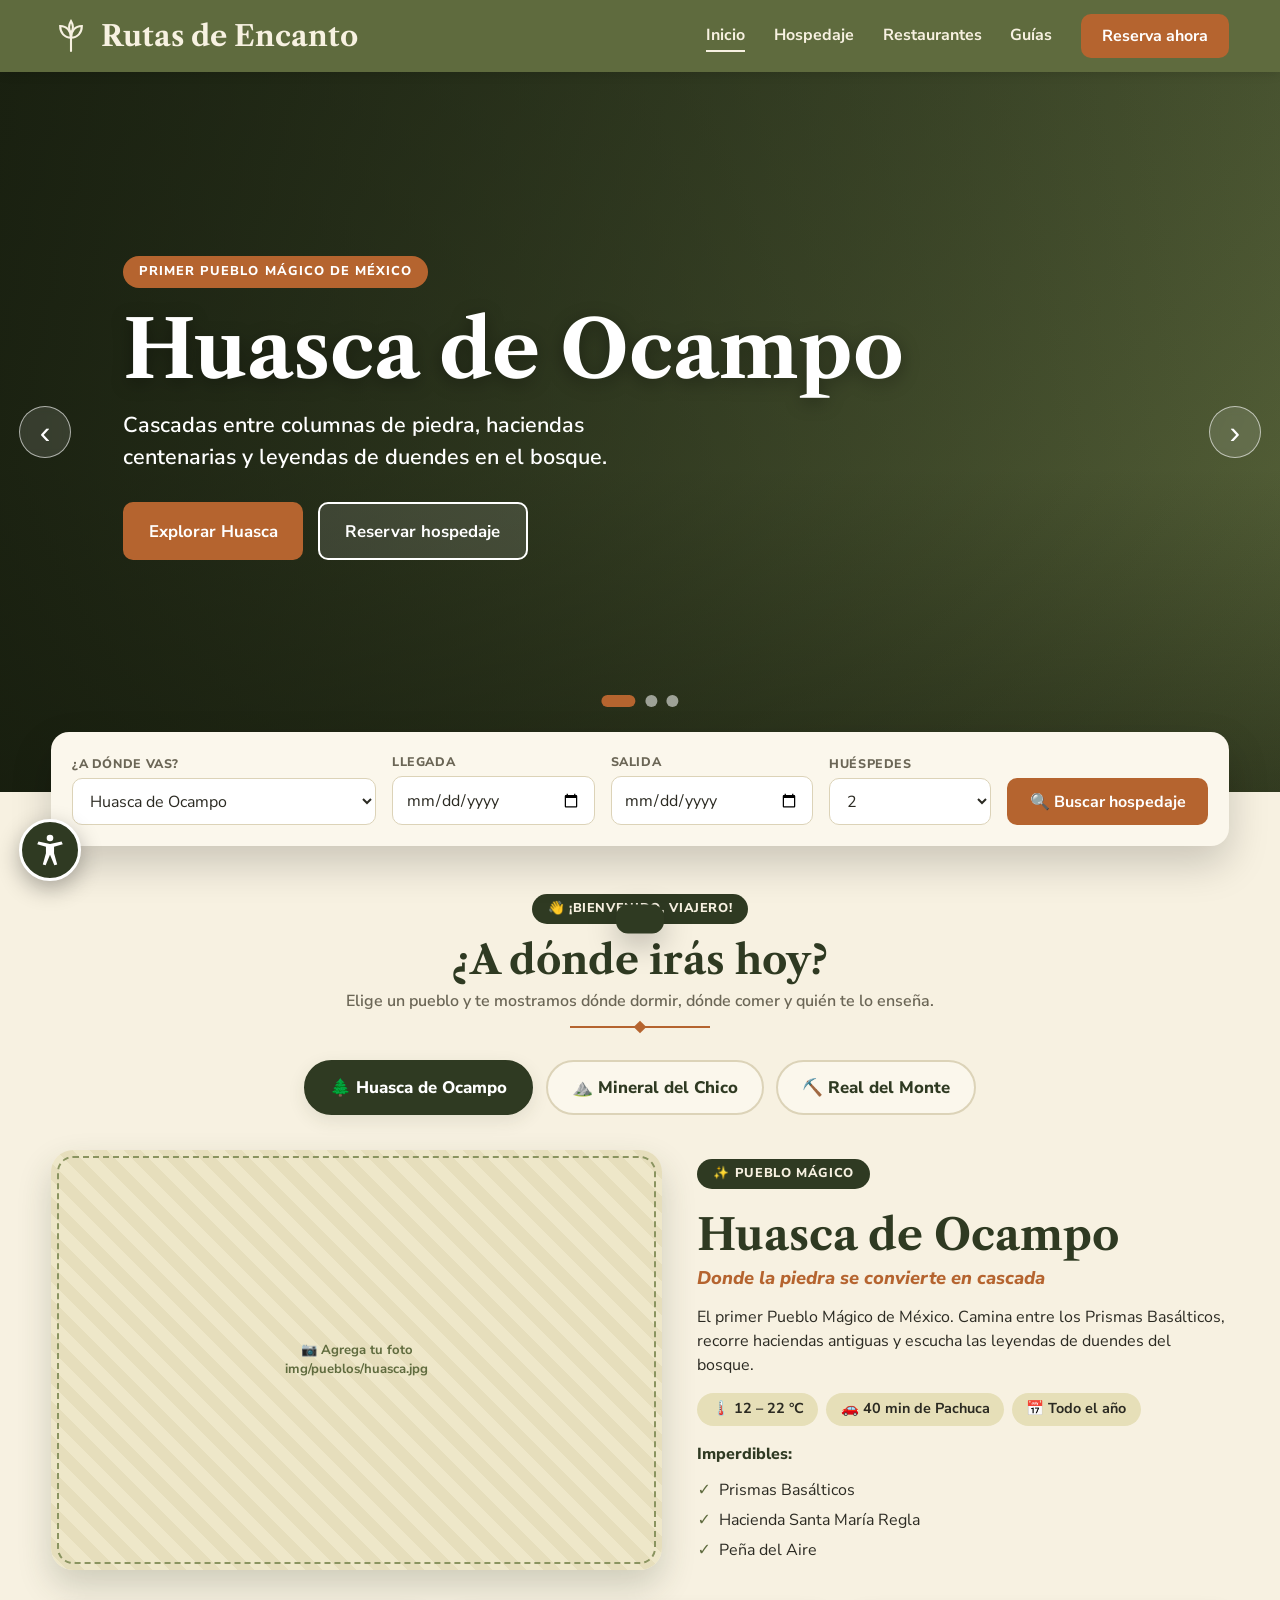
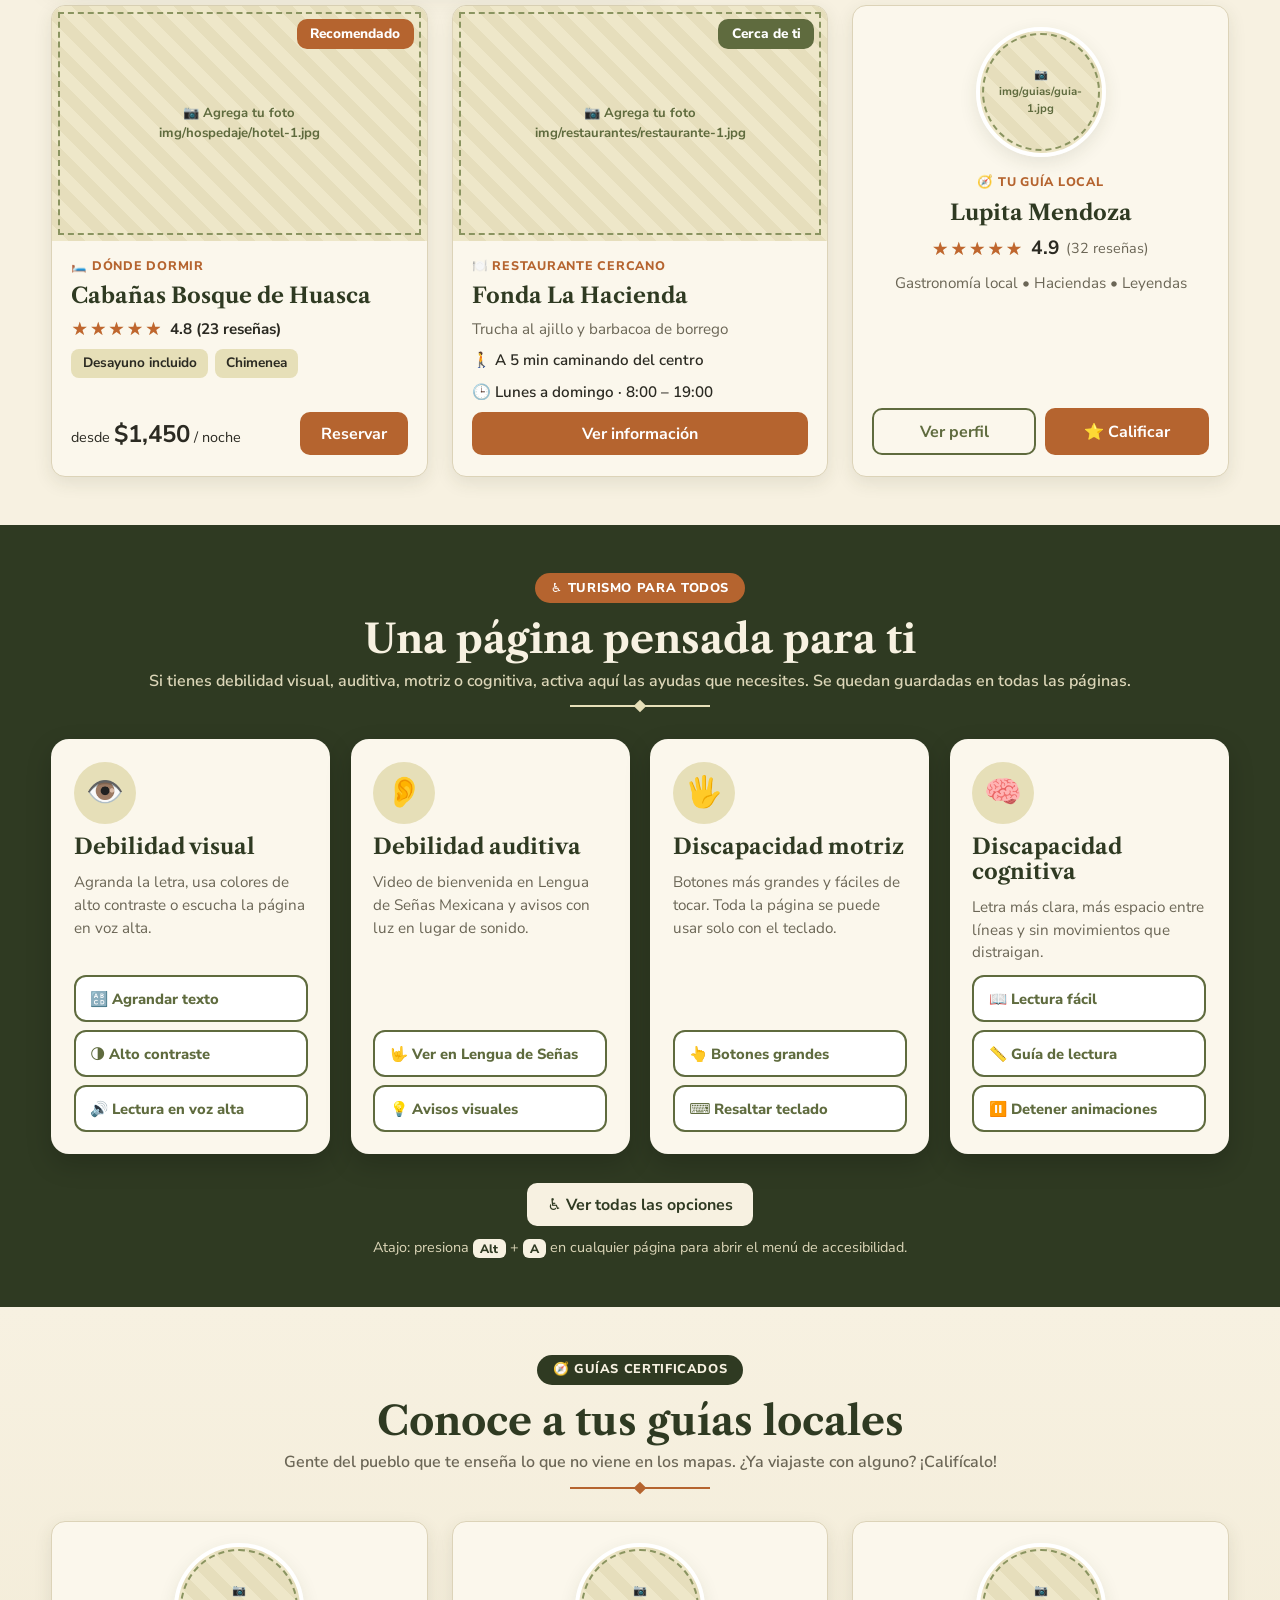
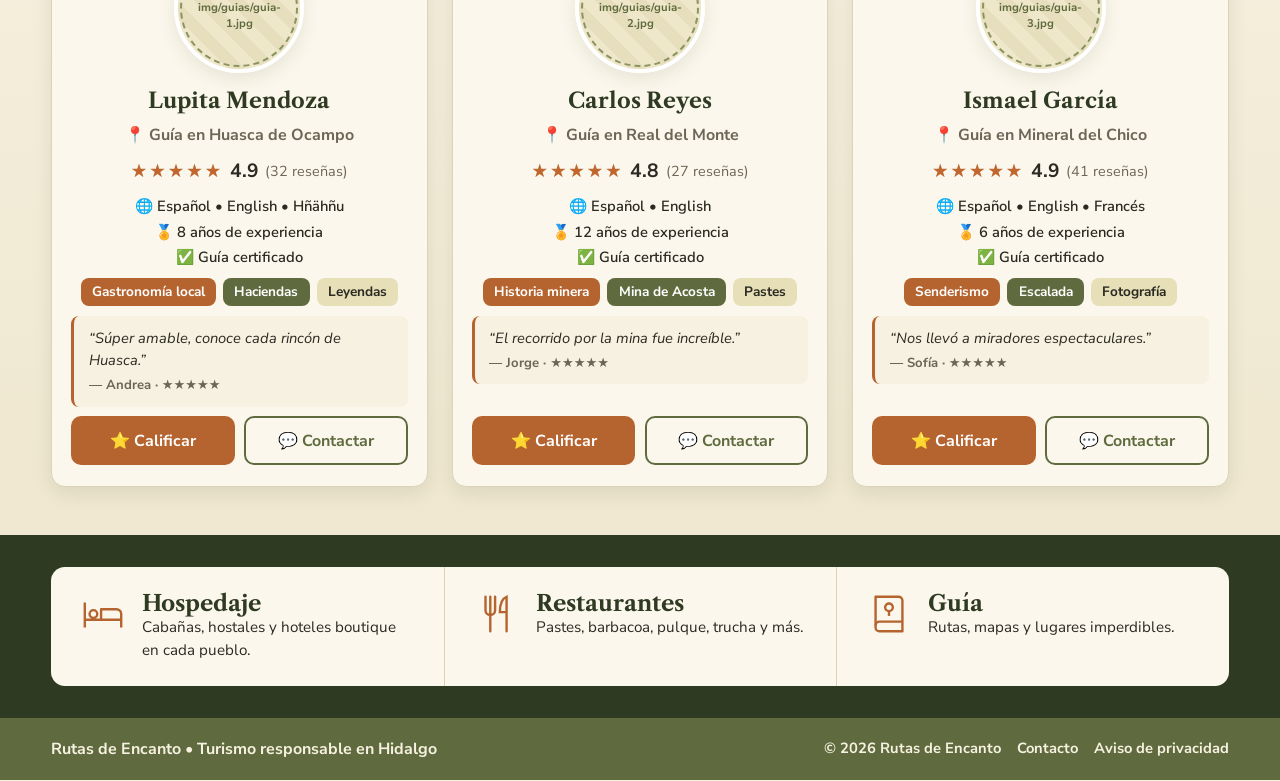
==== index.html @ 409a33c1 "Primera versión de Alba Guía" ====
<!DOCTYPE html>
<html lang="es">
<head>
  <meta charset="UTF-8">
  <meta name="viewport" content="width=device-width, initial-scale=1.0">
  <title>Rutas de Encanto | Pueblos Mágicos de Hidalgo</title>
  <link rel="preconnect" href="https://fonts.googleapis.com">
  <link href="https://fonts.googleapis.com/css2?family=Libre+Caslon+Text:wght@400;700&family=Nunito+Sans:wght@400;600;700;800&display=swap" rel="stylesheet">
  <link rel="stylesheet" href="css/styles.css">
  <link rel="stylesheet" href="css/accesibilidad.css">
</head>
<body>

  <!-- ========== ENCABEZADO ========== -->
  <header class="header">
    <div class="contenedor">
      <a href="index.html" class="logo">
        <svg viewBox="0 0 48 48" fill="none" stroke="currentColor" stroke-width="2.5" stroke-linecap="round"><path d="M24 42V20"/><path d="M24 26c-8 0-13-6-13-14 8 0 13 6 13 14Z"/><path d="M24 26c8 0 13-6 13-14-8 0-13 6-13 14Z"/><path d="M24 20c-3-4-3-9 0-14 3 5 3 10 0 14Z"/></svg>
        Rutas de Encanto
      </a>
      <button class="menu-btn" aria-label="Abrir menú">
        <svg viewBox="0 0 24 24" fill="none" stroke="currentColor" stroke-width="2"><path d="M3 6h18M3 12h18M3 18h18"/></svg>
      </button>
      <nav class="nav">
        <a href="index.html" class="activo">Inicio</a>
        <a href="hospedaje.html">Hospedaje</a>
        <a href="restaurantes.html">Restaurantes</a>
        <a href="#guias">Guías</a>
        <a href="#buscar" class="btn">Reserva ahora</a>
      </nav>
    </div>
  </header>

  <!-- ========== 1. PORTADA CON LOS 3 PUEBLOS (se cambian solas) ========== -->
  <section class="slider">

    <div class="slide activo">
      <img class="slide-img" src="img/pueblos/huasca.jpg" alt="" onerror="this.remove()">
      <div class="slide-texto contenedor">
        <span class="slide-etiqueta">Primer Pueblo Mágico de México</span>
        <h1>Huasca de Ocampo</h1>
        <p>Cascadas entre columnas de piedra, haciendas centenarias y leyendas de duendes en el bosque.</p>
        <div class="slide-botones">
          <a href="#explorar" class="btn" data-ir="huasca">Explorar Huasca</a>
          <a href="#" class="btn btn-claro" data-reservar="huasca">Reservar hospedaje</a>
        </div>
      </div>
    </div>

    <div class="slide">
      <img class="slide-img" src="img/pueblos/mineral-del-chico.jpg" alt="" onerror="this.remove()">
      <div class="slide-texto contenedor">
        <span class="slide-etiqueta">Bosque &amp; Aventura</span>
        <h1>Mineral del Chico</h1>
        <p>Un pueblo escondido entre pinos y peñas gigantes. Senderismo, escalada y aire puro.</p>
        <div class="slide-botones">
          <a href="#explorar" class="btn" data-ir="chico">Explorar Mineral del Chico</a>
          <a href="#" class="btn btn-claro" data-reservar="chico">Reservar hospedaje</a>
        </div>
      </div>
    </div>

    <div class="slide">
      <img class="slide-img" src="img/pueblos/real-del-monte.jpg" alt="" onerror="this.remove()">
      <div class="slide-texto contenedor">
        <span class="slide-etiqueta">Historia &amp; Sabor</span>
        <h1>Real del Monte</h1>
        <p>Calles empedradas, minas de plata y el aroma de los pastes recién horneados.</p>
        <div class="slide-botones">
          <a href="#explorar" class="btn" data-ir="real">Explorar Real del Monte</a>
          <a href="#" class="btn btn-claro" data-reservar="real">Reservar hospedaje</a>
        </div>
      </div>
    </div>

    <button class="slider-flecha izq" aria-label="Anterior">‹</button>
    <button class="slider-flecha der" aria-label="Siguiente">›</button>
    <div class="slider-puntos"></div>
  </section>

  <!-- ========== 2. BUSCADOR DE HOSPEDAJE ========== -->
  <section class="buscador-wrap" id="buscar">
    <div class="contenedor">
      <form class="buscador" id="buscador">
        <div class="campo">
          <label>¿A dónde vas?</label>
          <select name="destino">
            <option value="huasca">Huasca de Ocampo</option>
            <option value="chico">Mineral del Chico</option>
            <option value="real">Real del Monte</option>
          </select>
        </div>
        <div class="campo"><label>Llegada</label><input type="date" name="llegada"></div>
        <div class="campo"><label>Salida</label><input type="date" name="salida"></div>
        <div class="campo">
          <label>Huéspedes</label>
          <select name="huespedes"><option>1</option><option selected>2</option><option>3</option><option>4</option><option>5</option><option>6</option></select>
        </div>
        <button class="btn" type="submit">🔍 Buscar hospedaje</button>
      </form>
    </div>
  </section>

  <!-- ========== 3. BIENVENIDA: ¿A DÓNDE IRÁS HOY? ========== -->
  <section class="seccion" id="explorar">
    <div class="contenedor">
      <div class="titulo-seccion">
        <span class="pastilla">👋 ¡BIENVENIDO, VIAJERO!</span>
        <h2>¿A dónde irás hoy?</h2>
        <p>Elige un pueblo y te mostramos dónde dormir, dónde comer y quién te lo enseña.</p>
        <div class="adorno"></div>
      </div>

      <div class="tabs-pueblos">
        <button class="tab-pueblo" data-pueblo="huasca">🌲 Huasca de Ocampo</button>
        <button class="tab-pueblo" data-pueblo="chico">⛰️ Mineral del Chico</button>
        <button class="tab-pueblo" data-pueblo="real">⛏️ Real del Monte</button>
      </div>

      <!-- El contenido de aquí se llena solo desde js/main.js -->
      <div id="panel-pueblo" class="panel-pueblo"></div>
    </div>
  </section>

  <!-- ========== INCLUSIÓN: TURISMO PARA TODOS ========== -->
  <section class="seccion seccion-inclusion" id="inclusion">
    <div class="contenedor">
      <div class="titulo-seccion">
        <span class="pastilla">♿ TURISMO PARA TODOS</span>
        <h2>Una página pensada para ti</h2>
        <p>Si tienes debilidad visual, auditiva, motriz o cognitiva, activa aquí las ayudas que necesites.
           Se quedan guardadas en todas las páginas.</p>
        <div class="adorno"></div>
      </div>

      <div class="inclusion-grid">
        <article class="inclusion-card">
          <div class="inclusion-icono" aria-hidden="true">👁️</div>
          <h3>Debilidad visual</h3>
          <p>Agranda la letra, usa colores de alto contraste o escucha la página en voz alta.</p>
          <div class="inclusion-botones">
            <button data-a11y="texto+">🔠 Agrandar texto</button>
            <button data-a11y="contraste" aria-pressed="false">🌗 Alto contraste</button>
            <button data-a11y="voz" aria-pressed="false">🔊 Lectura en voz alta</button>
          </div>
        </article>

        <article class="inclusion-card">
          <div class="inclusion-icono" aria-hidden="true">👂</div>
          <h3>Debilidad auditiva</h3>
          <p>Video de bienvenida en Lengua de Señas Mexicana y avisos con luz en lugar de sonido.</p>
          <div class="inclusion-botones">
            <button data-a11y="lsm">🤟 Ver en Lengua de Señas</button>
            <button data-a11y="avisos" aria-pressed="false">💡 Avisos visuales</button>
          </div>
        </article>

        <article class="inclusion-card">
          <div class="inclusion-icono" aria-hidden="true">🖐️</div>
          <h3>Discapacidad motriz</h3>
          <p>Botones más grandes y fáciles de tocar. Toda la página se puede usar solo con el teclado.</p>
          <div class="inclusion-botones">
            <button data-a11y="botones" aria-pressed="false">👆 Botones grandes</button>
            <button data-a11y="foco" aria-pressed="false">⌨️ Resaltar teclado</button>
          </div>
        </article>

        <article class="inclusion-card">
          <div class="inclusion-icono" aria-hidden="true">🧠</div>
          <h3>Discapacidad cognitiva</h3>
          <p>Letra más clara, más espacio entre líneas y sin movimientos que distraigan.</p>
          <div class="inclusion-botones">
            <button data-a11y="lectura" aria-pressed="false">📖 Lectura fácil</button>
            <button data-a11y="regla" aria-pressed="false">📏 Guía de lectura</button>
            <button data-a11y="pausa" aria-pressed="false">⏸️ Detener animaciones</button>
          </div>
        </article>
      </div>

      <div class="inclusion-pie">
        <button class="btn" data-a11y="panel">♿ Ver todas las opciones</button>
        <p>Atajo: presiona <kbd>Alt</kbd> + <kbd>A</kbd> en cualquier página para abrir el menú de accesibilidad.</p>
      </div>
    </div>
  </section>

  <!-- ========== 4. GUÍAS LOCALES CON CALIFICACIÓN ========== -->
  <section class="seccion seccion-guias" id="guias">
    <div class="contenedor">
      <div class="titulo-seccion">
        <span class="pastilla">🧭 GUÍAS CERTIFICADOS</span>
        <h2>Conoce a tus guías locales</h2>
        <p>Gente del pueblo que te enseña lo que no viene en los mapas. ¿Ya viajaste con alguno? ¡Califícalo!</p>
        <div class="adorno"></div>
      </div>
      <!-- Las tarjetas se llenan solas desde js/main.js -->
      <div class="rejilla" id="lista-guias"></div>
    </div>
  </section>

  <!-- ========== 5. SERVICIOS ========== -->
  <section class="servicios">
    <div class="contenedor">
      <div class="servicios-caja">
        <a href="hospedaje.html" class="servicio">
          <svg viewBox="0 0 48 48" fill="none" stroke="currentColor" stroke-width="2.5" stroke-linejoin="round"><path d="M5 38V12M5 30h38v8M43 30v-6a5 5 0 0 0-5-5H22v11M10 24a4 4 0 1 0 8 0 4 4 0 0 0-8 0"/></svg>
          <div><h3>Hospedaje</h3><p>Cabañas, hostales y hoteles boutique en cada pueblo.</p></div>
        </a>
        <a href="restaurantes.html" class="servicio">
          <svg viewBox="0 0 48 48" fill="none" stroke="currentColor" stroke-width="2.5" stroke-linecap="round"><path d="M12 6v14a5 5 0 0 0 10 0V6M17 6v36M34 42V6c-5 2-7 8-7 16h7"/></svg>
          <div><h3>Restaurantes</h3><p>Pastes, barbacoa, pulque, trucha y más.</p></div>
        </a>
        <a href="guia.html" class="servicio">
          <svg viewBox="0 0 48 48" fill="none" stroke="currentColor" stroke-width="2.5" stroke-linejoin="round"><path d="M10 6h24a4 4 0 0 1 4 4v32H14a4 4 0 0 1-4-4Z"/><path d="M10 36a4 4 0 0 1 4-4h24"/><circle cx="24" cy="17" r="4"/><path d="M24 21v5"/></svg>
          <div><h3>Guía</h3><p>Rutas, mapas y lugares imperdibles.</p></div>
        </a>
      </div>
    </div>
  </section>

  <!-- ========== PIE ========== -->
  <footer class="footer">
    <div class="contenedor">
      <span>Rutas de Encanto • Turismo responsable en Hidalgo</span>
      <div class="footer-links">
        <span>© 2026 Rutas de Encanto</span>
        <a href="#">Contacto</a>
        <a href="#">Aviso de privacidad</a>
      </div>
    </div>
  </footer>

  <!-- Ventana emergente (reservar, restaurante, calificar) y aviso -->
  <div class="modal" id="modal" hidden>
    <div class="modal-caja">
      <button class="modal-cerrar" data-cerrar aria-label="Cerrar">×</button>
      <div id="modal-contenido"></div>
    </div>
  </div>
  <div class="toast" id="toast"></div>

  <script src="js/main.js"></script>
  <script src="js/accesibilidad.js"></script>
</body>
</html>
---- css/styles.css ----
/* =========================================================
   ALBA GUÍA — Estilos generales
   Cambia los colores aquí y se actualiza todo el sitio
   ========================================================= */
:root {
  --crema: #F7F1E1;
  --crema-2: #FBF7EC;
  --verde: #2F3A22;
  --olivo: #5F6B3E;
  --olivo-claro: #8A9460;
  --terracota: #B5642F;
  --terracota-osc: #97501F;
  --beige: #E6DFB8;
  --texto: #2B2A22;
  --gris: #6B6656;
  --borde: #DCD3B8;
  --estrella: #C0662E;
  --sombra: 0 6px 18px rgba(47, 58, 34, .10);
  --radio: 14px;
}

* { box-sizing: border-box; margin: 0; padding: 0; }
html { scroll-behavior: smooth; }
body {
  font-family: 'Nunito Sans', system-ui, sans-serif;
  background: var(--crema);
  color: var(--texto);
  line-height: 1.5;
}
img { max-width: 100%; display: block; }
a { color: inherit; text-decoration: none; }
h1, h2, h3, .logo { font-family: 'Libre Caslon Text', Georgia, serif; line-height: 1.15; }
.contenedor { width: min(1200px, 92%); margin-inline: auto; }

/* ---------- Encabezado ---------- */
.header {
  background: var(--olivo);
  color: var(--crema);
  position: sticky; top: 0; z-index: 50;
  box-shadow: 0 2px 10px rgba(0,0,0,.12);
}
.header .contenedor {
  display: flex; align-items: center; justify-content: space-between;
  gap: 1rem; padding: .85rem 0;
}
.logo { display: flex; align-items: center; gap: .6rem; font-size: 1.8rem; font-weight: 700; }
.logo svg { width: 40px; height: 40px; color: var(--crema); }
.nav { display: flex; align-items: center; gap: 1.8rem; }
.nav a:not(.btn) { font-weight: 700; padding: .2rem 0; border-bottom: 2px solid transparent; transition: border-color .2s; }
.nav a:not(.btn):hover, .nav a.activo { border-color: var(--crema); }
.menu-btn { display: none; background: none; border: 0; color: inherit; cursor: pointer; }
.menu-btn svg { width: 30px; height: 30px; }

.btn {
  display: inline-flex; align-items: center; justify-content: center; gap: .45rem;
  background: var(--terracota); color: #fff; font-weight: 700; font-family: inherit; font-size: 1rem;
  padding: .65rem 1.3rem; border-radius: 10px; border: 0; cursor: pointer;
  transition: background .2s, transform .2s;
}
.btn:hover { background: var(--terracota-osc); }
.btn svg { width: 18px; height: 18px; }
.btn-bloque { width: 100%; }

/* ---------- Hero (portada) ---------- */
.hero {
  min-height: 430px; display: grid; place-items: center; text-align: center; color: #fff;
  padding: 4rem 1rem;
  /* Pon tu foto en img/hero.jpg */
  background: linear-gradient(rgba(28, 36, 18, .55), rgba(28, 36, 18, .60)),
              url('../img/hero.jpg') center / cover no-repeat var(--verde);
}
.hero h1 { font-size: clamp(2.2rem, 6vw, 4rem); text-shadow: 0 3px 12px rgba(0,0,0,.4); }
.hero p { font-size: clamp(1rem, 2.2vw, 1.3rem); font-weight: 700; margin: .8rem auto 1.8rem; max-width: 760px; }
.hero-chips { display: flex; flex-wrap: wrap; gap: .8rem; justify-content: center; }
.hero-chip {
  display: inline-flex; align-items: center; gap: .5rem; font-weight: 700;
  padding: .6rem 1.2rem; border: 1px solid rgba(255,255,255,.6); border-radius: 12px;
  background: rgba(47, 58, 34, .55); backdrop-filter: blur(3px);
}

/* ---------- Encabezado de páginas internas ---------- */
.cabecera-pagina {
  padding: 3.5rem 0 1.5rem;
  background:
    radial-gradient(circle at 10% 0%, rgba(138,148,96,.18), transparent 40%),
    radial-gradient(circle at 90% 100%, rgba(181,100,47,.12), transparent 40%);
}
.cabecera-pagina h1 { font-size: clamp(2rem, 4.5vw, 3rem); color: var(--verde); }
.cabecera-pagina p { font-weight: 600; font-size: 1.1rem; margin-top: .6rem; max-width: 720px; }
.pastilla {
  display: inline-flex; align-items: center; gap: .4rem; background: var(--verde); color: var(--crema);
  font-size: .8rem; font-weight: 800; letter-spacing: .05em; padding: .35rem 1rem; border-radius: 999px; margin-bottom: 1rem;
}

/* ---------- Títulos de sección ---------- */
.seccion { padding: 3rem 0; }
.titulo-seccion { text-align: center; margin-bottom: 2rem; }
.titulo-seccion h2 { font-size: clamp(1.8rem, 4vw, 2.5rem); color: var(--verde); }
.titulo-seccion p { color: var(--gris); font-weight: 600; margin-top: .4rem; }
.adorno { width: 140px; height: 2px; margin: .8rem auto 0; background: var(--terracota); position: relative; }
.adorno::after {
  content: ""; position: absolute; left: 50%; top: 50%; width: 9px; height: 9px;
  background: var(--terracota); transform: translate(-50%, -50%) rotate(45deg);
}
.titulo-lateral { display: flex; align-items: baseline; flex-wrap: wrap; gap: .4rem 1.2rem; margin-bottom: 1.5rem; }
.titulo-lateral h2 { font-size: clamp(1.7rem, 3.5vw, 2.3rem); color: var(--verde); }
.titulo-lateral p { font-weight: 700; color: var(--gris); }

/* ---------- Rejillas ---------- */
.rejilla { display: grid; gap: 1.5rem; grid-template-columns: repeat(auto-fill, minmax(300px, 1fr)); }
.rejilla-4 { grid-template-columns: repeat(auto-fill, minmax(240px, 1fr)); }

/* ---------- Tarjetas ---------- */
.card {
  background: var(--crema-2); border: 1px solid var(--borde); border-radius: var(--radio);
  overflow: hidden; box-shadow: var(--sombra); display: flex; flex-direction: column;
  transition: transform .2s, box-shadow .2s;
}
.card:hover { transform: translateY(-4px); box-shadow: 0 12px 26px rgba(47,58,34,.16); }
.card-cuerpo { padding: 1rem 1.2rem 1.3rem; display: flex; flex-direction: column; gap: .55rem; flex: 1; }
.card-cuerpo h3 { font-size: 1.35rem; color: var(--verde); }
.card-centro { text-align: center; align-items: center; }
.card-desc { color: var(--gris); font-size: .95rem; }
.ubicacion { display: flex; align-items: center; gap: .35rem; font-weight: 600; font-size: .95rem; }
.ubicacion svg { width: 17px; height: 17px; flex: none; color: var(--olivo); }

/* ---------- Espacio para FOTO ----------
   Si la foto no existe, se ve un recuadro punteado
   que te dice qué nombre de archivo poner. */
.foto { position: relative; aspect-ratio: 16 / 10; background: var(--beige); overflow: hidden; }
.foto img { width: 100%; height: 100%; object-fit: cover; }
.foto.sin-foto {
  display: grid; place-items: center; padding: 1rem;
  background: repeating-linear-gradient(45deg, #EEE7C9 0 12px, #E6DEBC 12px 24px);
  outline: 2px dashed var(--olivo-claro); outline-offset: -8px;
}
.foto.sin-foto::after {
  content: "📷 Agrega tu foto\A" attr(data-ruta);
  white-space: pre-wrap; text-align: center; font-size: .82rem; font-weight: 700; color: var(--olivo);
}
.avatar {
  width: 130px; height: 130px; border-radius: 50%; aspect-ratio: 1;
  border: 4px solid #fff; box-shadow: var(--sombra); margin: 1.3rem auto 0;
}
.avatar.sin-foto::after { content: "📷\A" attr(data-ruta); font-size: .7rem; }

.badge {
  position: absolute; top: .8rem; right: .8rem; z-index: 2;
  background: var(--terracota); color: #fff; font-weight: 800; font-size: .85rem;
  padding: .3rem .85rem; border-radius: 10px;
}
.badge.verde { background: var(--olivo); }

/* ---------- Etiquetas y chips ---------- */
.etiquetas { display: flex; flex-wrap: wrap; gap: .45rem; }
.etiqueta { background: var(--beige); font-size: .85rem; font-weight: 700; padding: .25rem .7rem; border-radius: 8px; }
.etiqueta.terracota { background: var(--terracota); color: #fff; }
.etiqueta.olivo { background: var(--olivo); color: #fff; }
.categoria {
  align-self: center; background: var(--terracota); color: #fff; font-size: .82rem; font-weight: 800;
  padding: .2rem 1rem; border-radius: 8px;
}

.filtros { display: flex; flex-wrap: wrap; align-items: center; gap: .7rem; margin: 1.8rem 0 2rem; }
.chip {
  font-family: inherit; font-size: 1rem; font-weight: 700; color: var(--texto);
  background: var(--crema-2); border: 1.5px solid var(--borde); border-radius: 10px;
  padding: .5rem 1.1rem; cursor: pointer; transition: all .2s;
}
.chip:hover { border-color: var(--olivo); }
.chip.activo { background: var(--olivo); border-color: var(--olivo); color: #fff; }
.contador { margin-left: auto; font-weight: 800; }

/* ---------- Estrellas y precio ---------- */
.estrellas { display: flex; align-items: center; gap: .4rem; font-weight: 700; font-size: .95rem; }
.estrellas span { color: var(--estrella); letter-spacing: 2px; font-size: 1.1rem; }
.card-pie { display: flex; align-items: center; justify-content: space-between; gap: .8rem; margin-top: auto; padding-top: .6rem; }
.precio { font-size: .9rem; white-space: nowrap; }
.precio strong { font-size: 1.5rem; }

/* ---------- Franja de servicios ---------- */
.servicios { background: var(--verde); padding: 2rem 0; }
.servicios-caja {
  background: var(--crema-2); border-radius: var(--radio);
  display: grid; grid-template-columns: repeat(3, 1fr);
}
.servicio { display: flex; gap: 1rem; padding: 1.5rem 1.8rem; transition: background .2s; }
.servicio:hover { background: #F2EBD6; }
.servicio + .servicio { border-left: 1px solid var(--borde); }
.servicio svg { width: 46px; height: 46px; flex: none; color: var(--terracota); }
.servicio h3 { font-size: 1.4rem; color: var(--verde); }
.servicio p { font-size: .95rem; }

/* ---------- Pie de página ---------- */
.footer { background: var(--olivo); color: var(--crema); padding: 1.2rem 0; font-weight: 700; }
.footer .contenedor { display: flex; flex-wrap: wrap; justify-content: space-between; gap: .8rem; }
.footer-links { display: flex; flex-wrap: wrap; gap: .4rem 1rem; font-size: .92rem; }
.footer-links a:hover { text-decoration: underline; }

.separador {
  text-align: center; color: var(--terracota); letter-spacing: .5rem; margin: 2.5rem 0 1rem; font-size: 1.1rem;
}

/* ---------- Responsivo (celular / tablet) ---------- */
@media (max-width: 900px) {
  .menu-btn { display: block; }
  .nav {
    position: absolute; top: 100%; left: 0; right: 0; background: var(--olivo);
    flex-direction: column; align-items: stretch; gap: 0; padding: .5rem 4% 1.2rem;
    display: none;
  }
  .nav.abierto { display: flex; }
  .nav a:not(.btn) { padding: .8rem 0; border-bottom: 1px solid rgba(255,255,255,.15); }
  .nav .btn { margin-top: .8rem; }
  .servicios-caja { grid-template-columns: 1fr; }
  .servicio + .servicio { border-left: 0; border-top: 1px solid var(--borde); }
  .contador { margin-left: 0; width: 100%; }
}
/* =========================================================
   PÁGINA DE INICIO NUEVA
   ========================================================= */

/* ---------- Slider de portada ---------- */
.slider {
  position: relative;
  height: min(88vh, 720px);
  min-height: 540px;
  overflow: hidden;
  background: linear-gradient(135deg, var(--verde), var(--olivo));
}
.slide {
  position: absolute; inset: 0;
  display: flex; align-items: center;
  color: #fff;
  opacity: 0; visibility: hidden;
  transition: opacity 1s, visibility 1s;
}
.slide.activo { opacity: 1; visibility: visible; z-index: 1; }
.slide-img {
  position: absolute; inset: 0;
  width: 100%; height: 100%; object-fit: cover;
  transform: scale(1.12);
  transition: transform 7s ease-out;
}
.slide.activo .slide-img { transform: scale(1); }
.slide::after {
  content: ""; position: absolute; inset: 0;
  background:
    linear-gradient(90deg, rgba(20,26,12,.80) 0%, rgba(20,26,12,.35) 60%, rgba(20,26,12,.10) 100%),
    linear-gradient(0deg, rgba(20,26,12,.55), transparent 45%);
}
.slide-texto { position: relative; z-index: 2; padding-bottom: 3rem; }
.slide-texto > * { opacity: 0; }
.slide.activo .slide-texto > * { animation: subir .8s ease both; }
.slide.activo .slide-texto > *:nth-child(2) { animation-delay: .15s; }
.slide.activo .slide-texto > *:nth-child(3) { animation-delay: .3s; }
.slide.activo .slide-texto > *:nth-child(4) { animation-delay: .45s; }
.slide-etiqueta {
  display: inline-block;
  background: var(--terracota);
  font-size: .8rem; font-weight: 800; letter-spacing: .08em; text-transform: uppercase;
  padding: .4rem 1rem; border-radius: 999px;
}
.slide-texto h1 {
  font-size: clamp(2.6rem, 7vw, 5rem);
  margin: 1rem 0 .8rem;
  text-shadow: 0 4px 18px rgba(0,0,0,.35);
}
.slide-texto p { font-size: clamp(1.05rem, 2.2vw, 1.35rem); font-weight: 600; max-width: 560px; }
.slide-botones { display: flex; flex-wrap: wrap; gap: .9rem; margin-top: 1.8rem; }
.slide-botones .btn { padding: .9rem 1.6rem; font-size: 1.05rem; }
.btn-claro {
  background: rgba(255,255,255,.12);
  border: 2px solid #fff;
  backdrop-filter: blur(4px);
}
.btn-claro:hover { background: #fff; color: var(--verde); }

.slider-flecha {
  position: absolute; top: 50%; z-index: 3; transform: translateY(-50%);
  width: 52px; height: 52px; border-radius: 50%;
  border: 1.5px solid rgba(255,255,255,.6);
  background: rgba(255,255,255,.12); color: #fff;
  font-size: 2rem; line-height: 1; cursor: pointer;
  backdrop-filter: blur(4px); transition: background .2s;
}
.slider-flecha:hover { background: var(--terracota); border-color: var(--terracota); }
.slider-flecha.izq { left: 1.2rem; }
.slider-flecha.der { right: 1.2rem; }
.slider-puntos {
  position: absolute; bottom: 85px; left: 50%; transform: translateX(-50%);
  z-index: 3; display: flex; gap: .6rem;
}
.slider-puntos button {
  width: 12px; height: 12px; border-radius: 999px; border: 0;
  background: rgba(255,255,255,.55); cursor: pointer; transition: all .3s;
}
.slider-puntos button.activo { width: 34px; background: var(--terracota); }

/* ---------- Buscador ---------- */
.buscador-wrap { position: relative; z-index: 5; margin-top: -60px; }
.buscador {
  background: var(--crema-2);
  border-radius: 18px;
  box-shadow: 0 18px 40px rgba(0,0,0,.18);
  padding: 1.3rem;
  display: grid;
  grid-template-columns: 1.5fr 1fr 1fr .8fr auto;
  gap: 1rem; align-items: end;
}
.buscador .btn { padding: .78rem 1.4rem; }
.campo { min-width: 0; }
.campo label {
  display: block; margin-bottom: .3rem;
  font-size: .78rem; font-weight: 800; letter-spacing: .05em; text-transform: uppercase;
  color: var(--gris);
}
.campo input, .campo select, .campo textarea {
  width: 100%; font: inherit; color: var(--texto);
  padding: .65rem .8rem;
  border: 1.5px solid var(--borde); border-radius: 10px; background: #fff;
}
.campo input:focus, .campo select:focus, .campo textarea:focus { outline: 2px solid var(--olivo); border-color: var(--olivo); }

/* ---------- ¿A dónde irás hoy? ---------- */
#explorar, #guias, #buscar { scroll-margin-top: 90px; }
.titulo-seccion .pastilla { margin-bottom: .8rem; }
.tabs-pueblos { display: flex; flex-wrap: wrap; justify-content: center; gap: .8rem; margin-bottom: 2.2rem; }
.tab-pueblo {
  font: inherit; font-size: 1.05rem; font-weight: 800; color: var(--verde);
  padding: .8rem 1.5rem; border-radius: 999px;
  border: 2px solid var(--borde); background: var(--crema-2);
  cursor: pointer; transition: all .2s;
}
.tab-pueblo:hover { border-color: var(--olivo); }
.tab-pueblo.activo { background: var(--verde); border-color: var(--verde); color: #fff; box-shadow: var(--sombra); }

.panel-pueblo.animar { animation: aparecer .5s ease; }
.panel-intro {
  display: grid; grid-template-columns: 1.15fr 1fr; gap: 2.2rem; align-items: center;
  margin-bottom: 2.2rem;
}
.panel-foto { border-radius: 22px; aspect-ratio: 16 / 11; box-shadow: 0 16px 34px rgba(47,58,34,.2); }
.panel-info h3 { font-size: clamp(1.9rem, 4vw, 2.7rem); color: var(--verde); margin: .3rem 0; }
.panel-info > p { margin-bottom: .8rem; }
.frase-pueblo { color: var(--terracota); font-weight: 800; font-style: italic; font-size: 1.15rem; }
.datos-pueblo { display: flex; flex-wrap: wrap; gap: .5rem; margin: 1rem 0; }
.datos-pueblo span { background: var(--beige); padding: .35rem .9rem; border-radius: 999px; font-weight: 700; font-size: .9rem; }
.imperdibles-titulo { font-weight: 800; color: var(--verde); }
.imperdibles { list-style: none; display: grid; gap: .35rem; }
.imperdibles li::before { content: "✓"; color: var(--olivo); font-weight: 900; margin-right: .5rem; }

.panel-tarjetas { display: grid; grid-template-columns: repeat(auto-fit, minmax(280px, 1fr)); gap: 1.5rem; }
.card-tipo { font-size: .78rem; font-weight: 800; letter-spacing: .06em; text-transform: uppercase; color: var(--terracota); }
.dos-botones { display: grid; grid-template-columns: 1fr 1fr; gap: .6rem; width: 100%; margin-top: auto; }
.btn-borde { background: transparent; color: var(--olivo); border: 2px solid var(--olivo); }
.btn-borde:hover { background: var(--olivo); color: #fff; }

/* ---------- Estrellas de calificación ---------- */
.calif-estrellas,
.estrellas .calif-estrellas {
  position: relative; display: inline-block;
  color: #D9CFB0; font-size: 1.15rem; letter-spacing: 2px; line-height: 1;
}
.calif-estrellas::before {
  content: "★★★★★";
  position: absolute; left: 0; top: 0;
  width: var(--p); overflow: hidden; white-space: nowrap;
  color: var(--estrella);
}

/* ---------- Guías ---------- */
.seccion-guias { background: linear-gradient(var(--crema), #EFE7CF); }
.guia-card .card-cuerpo { gap: .6rem; }
.guia-pueblo { font-weight: 700; color: var(--gris); }
.guia-calif { display: flex; align-items: center; gap: .4rem; font-size: 1rem; }
.guia-calif strong { font-size: 1.2rem; }
.guia-calif span:last-child { color: var(--gris); font-size: .9rem; }
.guia-datos { list-style: none; font-size: .92rem; font-weight: 600; display: grid; gap: .2rem; }
.guia-comentario {
  width: 100%; text-align: left;
  background: var(--crema); border-left: 3px solid var(--terracota);
  padding: .7rem .9rem; border-radius: 8px;
  font-style: italic; font-size: .92rem;
}
.guia-comentario span { display: block; font-style: normal; font-weight: 700; color: var(--gris); font-size: .82rem; margin-top: .3rem; }
.resaltar { animation: resaltar 1.6s ease; }

/* ---------- Ventana emergente ---------- */
.modal {
  position: fixed; inset: 0; z-index: 100;
  display: grid; place-items: center; padding: 1rem;
  background: rgba(20,26,12,.6); backdrop-filter: blur(4px);
}
.modal[hidden] { display: none; }
.modal-caja {
  position: relative;
  width: min(540px, 100%); max-height: 92vh; overflow: auto;
  background: var(--crema-2); border-radius: 20px;
  padding: 1.8rem; animation: aparecer .3s ease;
}
.modal-cerrar {
  position: absolute; top: .8rem; right: .8rem; z-index: 3;
  width: 38px; height: 38px; border-radius: 50%; border: 0;
  background: var(--beige); font-size: 1.4rem; cursor: pointer;
}
.modal-cerrar:hover { background: var(--terracota); color: #fff; }
.modal h3 { font-size: 1.6rem; color: var(--verde); margin-bottom: .3rem; }
.modal-sub { color: var(--gris); font-weight: 700; margin-bottom: 1.1rem; }
.modal-foto { border-radius: 14px; aspect-ratio: 16 / 8; margin-bottom: 1.1rem; }
.form-grid { display: grid; grid-template-columns: 1fr 1fr; gap: .9rem; }
.completo { grid-column: 1 / -1; }
.resumen { background: var(--beige); padding: .8rem 1rem; border-radius: 10px; font-weight: 700; }
.info-lista { list-style: none; display: grid; gap: .6rem; margin: .5rem 0 1.4rem; font-weight: 600; }
.centrado { text-align: center; }
.estrellas-input { display: flex; justify-content: center; gap: .3rem; margin: .5rem 0 .2rem; }
.estrella-btn {
  background: none; border: 0; cursor: pointer; line-height: 1;
  font-size: 2.6rem; color: #D9CFB0; transition: transform .15s, color .15s;
}
.estrella-btn:hover { transform: scale(1.2); }
.estrella-btn.on { color: var(--estrella); }
.estrellas-texto { text-align: center; font-weight: 800; color: var(--terracota); min-height: 1.5em; margin-bottom: 1rem; }
.exito-icono { font-size: 3.5rem; }
.exito p { margin: .6rem 0 1.4rem; }

/* ---------- Aviso flotante ---------- */
.toast {
  position: fixed; bottom: 1.5rem; left: 50%; z-index: 200;
  transform: translate(-50%, 200%);
  background: var(--verde); color: #fff; font-weight: 700;
  padding: .9rem 1.5rem; border-radius: 12px;
  box-shadow: 0 10px 30px rgba(0,0,0,.25);
  transition: transform .35s ease;
}
.toast.visible { transform: translate(-50%, 0); }

/* ---------- Animaciones ---------- */
@keyframes subir    { from { opacity: 0; transform: translateY(24px); } to { opacity: 1; transform: none; } }
@keyframes aparecer { from { opacity: 0; transform: translateY(16px); } to { opacity: 1; transform: none; } }
@keyframes resaltar { 0%, 100% { box-shadow: var(--sombra); } 30% { box-shadow: 0 0 0 5px var(--terracota); } }

/* ---------- Pantallas grandes / celular ---------- */
@media (min-width: 901px) {
  .slide-texto { padding-left: 4.5rem; padding-right: 4.5rem; }
}
@media (max-width: 900px) {
  .buscador { grid-template-columns: 1fr 1fr; }
  .buscador .campo:first-child, .buscador .btn { grid-column: 1 / -1; }
  .panel-intro { grid-template-columns: 1fr; }
  .slider-flecha { display: none; }
}
@media (max-width: 520px) {
  .form-grid { grid-template-columns: 1fr; }
  .slide-botones .btn { width: 100%; }
}
---- css/accesibilidad.css ----
/* =========================================================
   ALBA GUÍA — Accesibilidad e inclusión
   ========================================================= */

/* Foco visible para todos (navegación con teclado) */
:focus-visible { outline: 3px solid var(--terracota); outline-offset: 2px; }
[tabindex="-1"]:focus { outline: none; }

/* Saltar al contenido */
.a11y-saltar {
  position: absolute; left: 1rem; top: -100px; z-index: 1000;
  background: var(--verde); color: #fff; font-weight: 800;
  padding: .8rem 1.2rem; border-radius: 10px;
}
.a11y-saltar:focus { top: 1rem; }
.a11y-oculto {
  position: absolute; width: 1px; height: 1px; overflow: hidden;
  clip: rect(0 0 0 0); white-space: nowrap;
}

/* ---------- Botón flotante ---------- */
.a11y-boton {
  position: fixed; left: 1.2rem; bottom: 1.2rem; z-index: 300;
  width: 62px; height: 62px; border-radius: 50%;
  border: 3px solid #fff; background: var(--verde); color: #fff;
  display: grid; place-items: center; cursor: pointer;
  box-shadow: 0 8px 22px rgba(0,0,0,.3);
  transition: transform .2s;
}
.a11y-boton:hover { transform: scale(1.08); }
.a11y-boton svg { width: 36px; height: 36px; }

/* ---------- Panel ---------- */
.a11y-panel {
  position: fixed; left: 1.2rem; bottom: 5.8rem; z-index: 300;
  width: min(360px, calc(100vw - 2.4rem));
  max-height: calc(100vh - 7.5rem); overflow: auto;
  background: var(--crema-2); border: 2px solid var(--verde); border-radius: 18px;
  box-shadow: 0 18px 40px rgba(0,0,0,.25);
  padding: 1.1rem;
}
.a11y-panel[hidden] { display: none; }
.a11y-cabeza { display: flex; justify-content: space-between; align-items: center; margin-bottom: .8rem; }
.a11y-cabeza h2 { font-size: 1.3rem; color: var(--verde); }
.a11y-cerrar {
  width: 38px; height: 38px; border-radius: 50%; border: 0;
  background: var(--beige); font-size: 1.3rem; cursor: pointer;
}
.a11y-texto {
  display: flex; justify-content: space-between; align-items: center; gap: .5rem;
  background: var(--beige); border-radius: 12px; padding: .6rem .8rem; font-weight: 800;
}
.a11y-texto div { display: flex; align-items: center; gap: .4rem; }
.a11y-texto button {
  width: 44px; height: 40px; border-radius: 10px; cursor: pointer;
  border: 2px solid var(--verde); background: #fff; color: var(--verde); font-weight: 800;
}
.a11y-texto output { min-width: 3.2rem; text-align: center; }
.a11y-panel fieldset { border: 0; margin-top: .8rem; }
.a11y-panel legend { font-weight: 800; color: var(--verde); margin-bottom: .4rem; }
.a11y-opciones { display: grid; grid-template-columns: 1fr 1fr; gap: .5rem; }
.a11y-op {
  display: flex; flex-direction: column; align-items: center; gap: .25rem;
  font: inherit; font-size: .85rem; font-weight: 700; text-align: center;
  padding: .7rem .4rem; border-radius: 12px; cursor: pointer;
  border: 2px solid var(--borde); background: #fff; color: var(--texto);
}
.a11y-op span { font-size: 1.4rem; }
.a11y-op:hover { border-color: var(--olivo); }
.a11y-op[aria-pressed="true"] { background: var(--verde); border-color: var(--verde); color: #fff; }
.a11y-reset {
  width: 100%; margin-top: 1rem; padding: .7rem; cursor: pointer;
  font: inherit; font-weight: 800; color: var(--terracota);
  border: 2px dashed var(--terracota); border-radius: 12px; background: transparent;
}

/* ---------- Botón "Escuchar" en cada tarjeta ---------- */
.a11y-escuchar {
  align-self: flex-start; margin-bottom: .3rem; cursor: pointer;
  font: inherit; font-size: .85rem; font-weight: 800;
  padding: .35rem .85rem; border-radius: 999px;
  border: 2px solid var(--olivo); background: #fff; color: var(--olivo);
}
.card-centro .a11y-escuchar { align-self: center; }
.cabecera-pagina .a11y-escuchar { margin-bottom: 1rem; }
.a11y-escuchar.sonando { background: var(--terracota); border-color: var(--terracota); color: #fff; }

/* ---------- Video LSM ---------- */
.a11y-video { aspect-ratio: 16 / 9; border-radius: 14px; margin-bottom: 1rem; background: #000; }
.a11y-video video { width: 100%; height: 100%; }
.a11y-transcripcion summary { cursor: pointer; font-weight: 800; color: var(--verde); }
.a11y-transcripcion p { margin-top: .5rem; line-height: 1.7; }

/* =================== MODOS =================== */

/* 👁️ Alto contraste */
html.a11y-contraste body,
html.a11y-contraste body * {
  background-color: #000 !important; background-image: none !important;
  color: #fff !important; border-color: #fff !important;
  box-shadow: none !important; text-shadow: none !important;
}
html.a11y-contraste a, html.a11y-contraste button,
html.a11y-contraste a *, html.a11y-contraste button * { color: #FFE500 !important; }
html.a11y-contraste .btn, html.a11y-contraste .chip.activo,
html.a11y-contraste .a11y-op[aria-pressed="true"] { background-color: #FFE500 !important; color: #000 !important; }
html.a11y-contraste .btn *, html.a11y-contraste .a11y-op[aria-pressed="true"] * { color: #000 !important; }
html.a11y-contraste .qr-caja { background-color: #fff !important; }
html.a11y-contraste .a11y-op[aria-pressed="true"] span { background-color: transparent !important; }
html.a11y-contraste .toast { border: 2px solid #FFE500; }

/* 👁️ Cursor grande */
html.a11y-cursor, html.a11y-cursor * {
  cursor: url("data:image/svg+xml;utf8,<svg xmlns='http://www.w3.org/2000/svg' width='48' height='48' viewBox='0 0 24 24'><path d='M4 2l16 10-7 1.5L16.5 21l-3 1.3-3.4-7.6L4 19z' fill='black' stroke='white' stroke-width='1.3'/></svg>") 4 2, auto !important;
}

/* 👁️ Resaltar enlaces y botones */
html.a11y-enlaces a { text-decoration: underline !important; text-underline-offset: 4px; text-decoration-thickness: 2px !important; }
html.a11y-enlaces a, html.a11y-enlaces button { outline: 2px dashed var(--terracota); outline-offset: 2px; }

/* 👂 Avisos visuales: destello amarillo en el borde de la pantalla */
html::after {
  content: ""; position: fixed; inset: 0; z-index: 400; pointer-events: none;
  border: 10px solid #FFE500; opacity: 0;
}
html.a11y-destello::after { animation: a11y-destello .6s ease 3; }
@keyframes a11y-destello { 0%, 100% { opacity: 0; } 50% { opacity: 1; } }

/* 🖐️ Botones grandes (fáciles de tocar) */
html.a11y-botones .btn, html.a11y-botones .chip,
html.a11y-botones .nav a, html.a11y-botones .a11y-escuchar {
  min-height: 56px; min-width: 56px; padding: .9rem 1.4rem; font-size: 1.1rem;
}
html.a11y-botones .card-pie { flex-wrap: wrap; }
html.a11y-botones .filtros { gap: 1rem; }

/* 🖐️ Resaltar el elemento seleccionado con el teclado */
html.a11y-foco *:focus-visible {
  outline: 4px solid var(--terracota) !important; outline-offset: 4px !important;
  box-shadow: 0 0 0 9px #FFE500 !important;
}

/* 🧠 Lectura fácil: letra clara y más espacio */
html.a11y-lectura body * {
  font-family: Verdana, Tahoma, 'Nunito Sans', sans-serif !important;
  letter-spacing: .03em !important; word-spacing: .12em !important;
}
html.a11y-lectura p, html.a11y-lectura li { line-height: 1.9 !important; }
html.a11y-lectura em, html.a11y-lectura i, html.a11y-lectura blockquote { font-style: normal !important; }

/* 🧠 Guía de lectura (franja que sigue al mouse) */
.a11y-banda {
  display: none; position: fixed; left: 0; right: 0; height: 48px;
  z-index: 250; pointer-events: none;
  background: rgba(255, 229, 0, .18);
  border-top: 3px solid var(--terracota); border-bottom: 3px solid var(--terracota);
}
html.a11y-regla .a11y-banda { display: block; }

/* 🧠 Detener animaciones (también si el sistema lo pide) */
html.a11y-pausa *, html.a11y-pausa *::before, html.a11y-pausa *::after {
  animation: none !important; transition: none !important; scroll-behavior: auto !important;
}
@media (prefers-reduced-motion: reduce) {
  *, *::before, *::after { animation-duration: .01ms !important; transition-duration: .01ms !important; }
}

/* =========================================================
   RESERVACIÓN CON CÓDIGO QR (IoT)
   ========================================================= */
.qr-caja {
  display: inline-block; margin: .4rem auto .6rem; line-height: 0;
  background: #fff; border: 3px solid var(--verde); border-radius: 16px; overflow: hidden;
}
.qr-caja canvas { width: 240px; height: 240px; image-rendering: pixelated; }
.qr-folio { font-size: 1.1rem; letter-spacing: .05em; }
.dos-botones > :only-child { grid-column: 1 / -1; }

/* Página de verificación para propietarios */
.verif-grid { display: grid; grid-template-columns: 1fr 1fr; gap: 1.5rem; align-items: start; }
.verif-grid .card:hover { transform: none; }
.verif-h2 { font-size: 1.4rem; color: var(--verde); }
.verif-lector { border-radius: 14px; overflow: hidden; background: var(--beige); }
.verif-lector:empty { aspect-ratio: 4 / 3; display: grid; place-items: center; }
.verif-lector:empty::before { content: "📷 Aquí aparecerá la cámara"; font-weight: 700; color: var(--olivo); }
.verif-lector video { width: 100% !important; display: block; }
.verif-pasos { padding-left: 1.3rem; display: grid; gap: .3rem; font-weight: 600; font-size: .95rem; margin-top: .4rem; }
#archivo-qr:focus-visible + label { outline: 3px solid var(--terracota); outline-offset: 3px; }
.verif-resultado { border-width: 3px; min-height: 300px; }
.verif-resultado.ok { border-color: #3C8D2F; }
.verif-resultado.aviso { border-color: #D99A00; }
.verif-resultado.error { border-color: #B3261E; }
.verif-titulo { display: flex; gap: .9rem; align-items: flex-start; }
.verif-titulo > span { font-size: 2.6rem; line-height: 1; }
.verif-titulo h2 { font-size: 1.5rem; color: var(--verde); }
.verif-vacio { font-size: 3.5rem; }
.verif-necesidad { background: var(--beige); padding: .5rem .7rem; border-radius: 8px; }

@media (max-width: 900px) {
  .verif-grid { grid-template-columns: 1fr; }
}

/* Al imprimir el QR solo sale la ventana de la reservación */
@media print {
  body > *:not(#modal) { display: none !important; }
  #modal { position: static; background: none; backdrop-filter: none; }
  .modal-caja { max-height: none; box-shadow: none; }
  .modal-cerrar, .modal .dos-botones { display: none !important; }
}

/* =========================================================
   PÁGINA PRINCIPAL: sección "Turismo para todos"
   ========================================================= */
.seccion-inclusion { background: var(--verde); color: var(--crema); }
.seccion-inclusion .titulo-seccion h2 { color: var(--crema); }
.seccion-inclusion .titulo-seccion p { color: #DCD6B8; }
.seccion-inclusion .pastilla { background: var(--terracota); color: #fff; }
.seccion-inclusion .adorno, .seccion-inclusion .adorno::after { background: #E6DFB8; }
.inclusion-grid { display: grid; gap: 1.3rem; grid-template-columns: repeat(auto-fit, minmax(250px, 1fr)); }
.inclusion-card {
  background: var(--crema-2); color: var(--texto);
  border-radius: 18px; padding: 1.4rem;
  display: flex; flex-direction: column; gap: .7rem;
  box-shadow: 0 10px 26px rgba(0,0,0,.18);
}
.inclusion-icono {
  width: 62px; height: 62px; border-radius: 50%;
  display: grid; place-items: center; font-size: 1.9rem;
  background: var(--beige);
}
.inclusion-card h3 { font-size: 1.35rem; color: var(--verde); }
.inclusion-card p { font-size: .95rem; color: var(--gris); }
.inclusion-botones { display: grid; gap: .5rem; margin-top: auto; }
.inclusion-botones button {
  font: inherit; font-weight: 800; font-size: .92rem; cursor: pointer;
  display: flex; align-items: center; gap: .5rem;
  padding: .65rem .9rem; border-radius: 12px;
  border: 2px solid var(--olivo); background: #fff; color: var(--olivo);
  transition: all .2s;
}
.inclusion-botones button:hover { background: var(--beige); }
.inclusion-botones button[aria-pressed="true"] { background: var(--olivo); color: #fff; }
.inclusion-botones button[aria-pressed="true"]::after { content: "✓ Activo"; margin-left: auto; font-size: .8rem; }
.inclusion-pie { text-align: center; margin-top: 1.8rem; }
.inclusion-pie .btn { background: var(--crema); color: var(--verde); }
.inclusion-pie .btn:hover { background: #fff; }
.inclusion-pie p { margin-top: .7rem; font-size: .9rem; color: #DCD6B8; }
kbd {
  background: var(--crema); color: var(--verde); border-radius: 6px;
  padding: .1rem .45rem; font-family: inherit; font-weight: 800; font-size: .85em;
}

/* Ajustes de los modos para la página principal */
html.a11y-pausa .slide-texto > * { opacity: 1 !important; }
html.a11y-contraste .tab-pueblo.activo,
html.a11y-contraste .inclusion-botones button[aria-pressed="true"] { background-color: #FFE500 !important; color: #000 !important; }
html.a11y-contraste .inclusion-botones button[aria-pressed="true"] * { color: #000 !important; }
html.a11y-botones .tab-pueblo, html.a11y-botones .inclusion-botones button { min-height: 56px; font-size: 1.1rem; }
html.a11y-botones .slider-flecha { width: 64px; height: 64px; }
html.a11y-contraste .slider-puntos button { background-color: #fff !important; }
html.a11y-contraste .slider-puntos button.activo { background-color: #FFE500 !important; }
.slide-texto .a11y-escuchar, .titulo-seccion .a11y-escuchar { align-self: center; margin-bottom: .8rem; }
.titulo-seccion .a11y-escuchar { display: inline-block; }
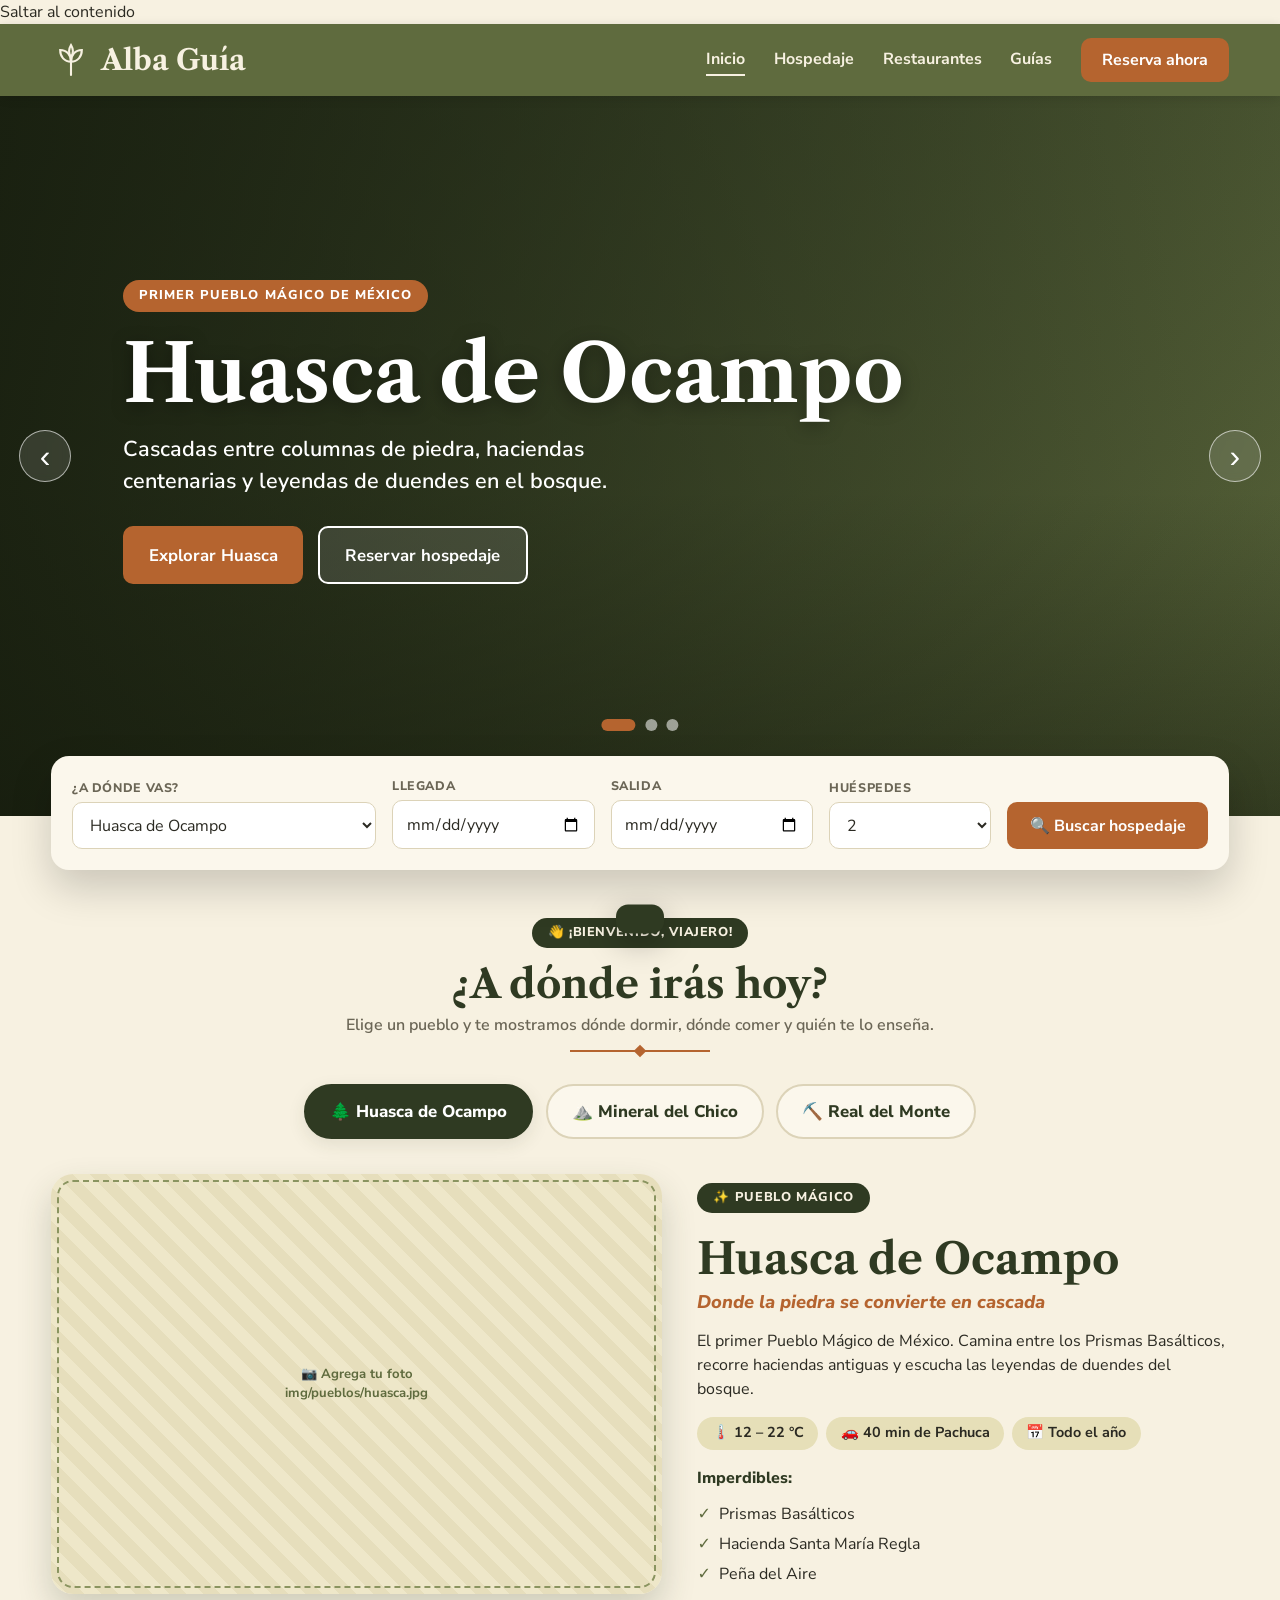
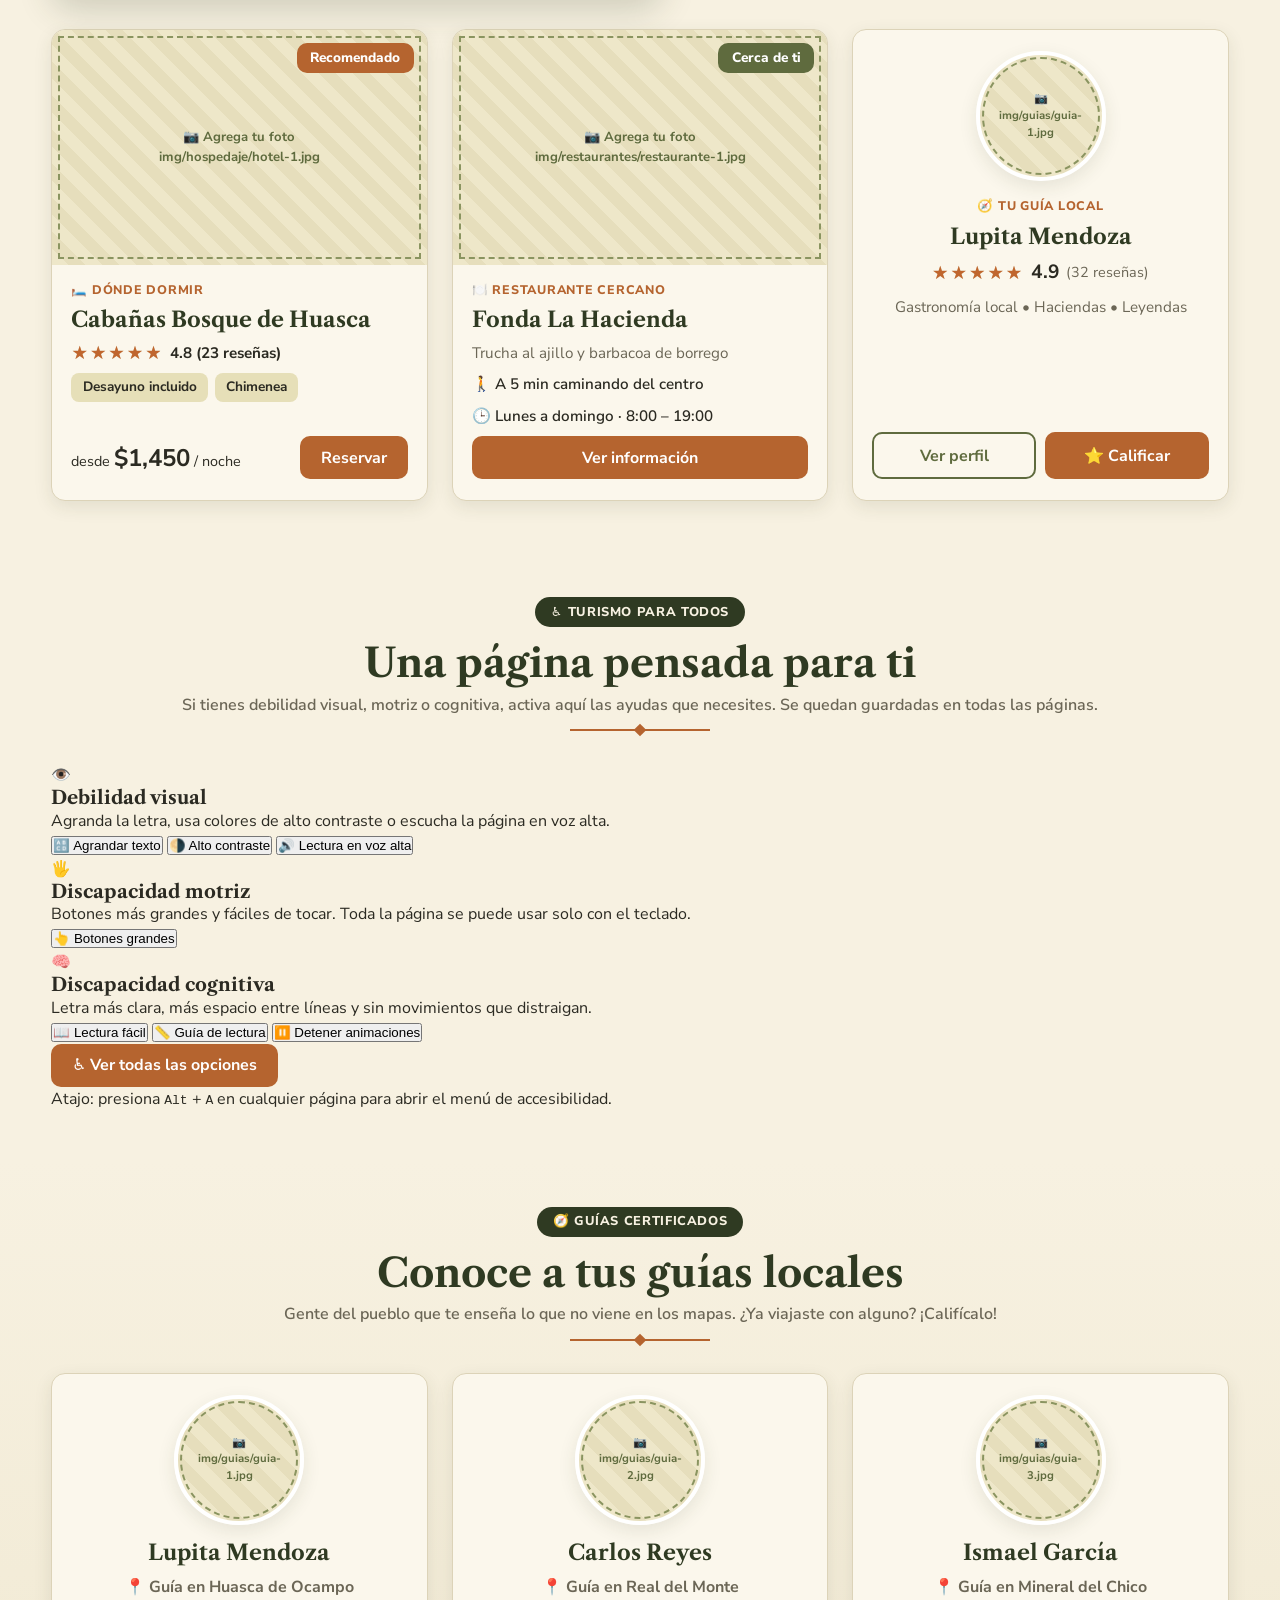
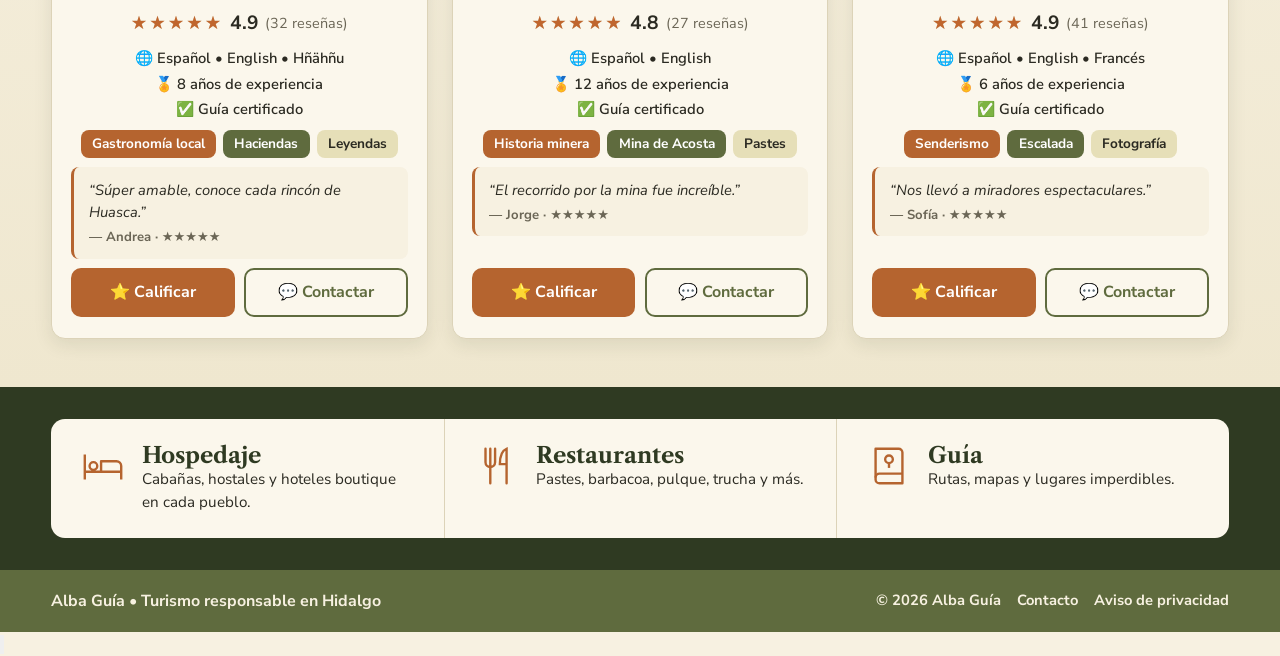
==== commit b2def48d: "Quitar botones No funcionales" ====
--- a/index.html
+++ b/index.html
@@ -3,7 +3,7 @@
 <head>
   <meta charset="UTF-8">
   <meta name="viewport" content="width=device-width, initial-scale=1.0">
-  <title>Rutas de Encanto | Pueblos Mágicos de Hidalgo</title>
+  <title>Alba Guía | Pueblos Mágicos de Hidalgo</title>
   <link rel="preconnect" href="https://fonts.googleapis.com">
   <link href="https://fonts.googleapis.com/css2?family=Libre+Caslon+Text:wght@400;700&family=Nunito+Sans:wght@400;600;700;800&display=swap" rel="stylesheet">
   <link rel="stylesheet" href="css/styles.css">
@@ -16,7 +16,7 @@
     <div class="contenedor">
       <a href="index.html" class="logo">
         <svg viewBox="0 0 48 48" fill="none" stroke="currentColor" stroke-width="2.5" stroke-linecap="round"><path d="M24 42V20"/><path d="M24 26c-8 0-13-6-13-14 8 0 13 6 13 14Z"/><path d="M24 26c8 0 13-6 13-14-8 0-13 6-13 14Z"/><path d="M24 20c-3-4-3-9 0-14 3 5 3 10 0 14Z"/></svg>
-        Rutas de Encanto
+        Alba Guía
       </a>
       <button class="menu-btn" aria-label="Abrir menú">
         <svg viewBox="0 0 24 24" fill="none" stroke="currentColor" stroke-width="2"><path d="M3 6h18M3 12h18M3 18h18"/></svg>
@@ -128,7 +128,7 @@
       <div class="titulo-seccion">
         <span class="pastilla">♿ TURISMO PARA TODOS</span>
         <h2>Una página pensada para ti</h2>
-        <p>Si tienes debilidad visual, auditiva, motriz o cognitiva, activa aquí las ayudas que necesites.
+        <p>Si tienes debilidad visual, motriz o cognitiva, activa aquí las ayudas que necesites.
            Se quedan guardadas en todas las páginas.</p>
         <div class="adorno"></div>
       </div>
@@ -146,22 +146,11 @@
         </article>
 
         <article class="inclusion-card">
-          <div class="inclusion-icono" aria-hidden="true">👂</div>
-          <h3>Debilidad auditiva</h3>
-          <p>Video de bienvenida en Lengua de Señas Mexicana y avisos con luz en lugar de sonido.</p>
-          <div class="inclusion-botones">
-            <button data-a11y="lsm">🤟 Ver en Lengua de Señas</button>
-            <button data-a11y="avisos" aria-pressed="false">💡 Avisos visuales</button>
-          </div>
-        </article>
-
-        <article class="inclusion-card">
           <div class="inclusion-icono" aria-hidden="true">🖐️</div>
           <h3>Discapacidad motriz</h3>
           <p>Botones más grandes y fáciles de tocar. Toda la página se puede usar solo con el teclado.</p>
           <div class="inclusion-botones">
             <button data-a11y="botones" aria-pressed="false">👆 Botones grandes</button>
-            <button data-a11y="foco" aria-pressed="false">⌨️ Resaltar teclado</button>
           </div>
         </article>
 
@@ -221,9 +210,9 @@
   <!-- ========== PIE ========== -->
   <footer class="footer">
     <div class="contenedor">
-      <span>Rutas de Encanto • Turismo responsable en Hidalgo</span>
+      <span>Alba Guía • Turismo responsable en Hidalgo</span>
       <div class="footer-links">
-        <span>© 2026 Rutas de Encanto</span>
+        <span>© 2026 Alba Guía</span>
         <a href="#">Contacto</a>
         <a href="#">Aviso de privacidad</a>
       </div>
--- a/css/accesibilidad.css
+++ b/css/accesibilidad.css
@@ -1,263 +1,240 @@
 /* =========================================================
    ALBA GUÍA — Accesibilidad e inclusión
+   Visual · Motriz · Cognitiva
    ========================================================= */
-
-/* Foco visible para todos (navegación con teclado) */
-:focus-visible { outline: 3px solid var(--terracota); outline-offset: 2px; }
-[tabindex="-1"]:focus { outline: none; }
-
-/* Saltar al contenido */
-.a11y-saltar {
-  position: absolute; left: 1rem; top: -100px; z-index: 1000;
-  background: var(--verde); color: #fff; font-weight: 800;
-  padding: .8rem 1.2rem; border-radius: 10px;
-}
-.a11y-saltar:focus { top: 1rem; }
-.a11y-oculto {
-  position: absolute; width: 1px; height: 1px; overflow: hidden;
-  clip: rect(0 0 0 0); white-space: nowrap;
-}
-
-/* ---------- Botón flotante ---------- */
-.a11y-boton {
-  position: fixed; left: 1.2rem; bottom: 1.2rem; z-index: 300;
-  width: 62px; height: 62px; border-radius: 50%;
-  border: 3px solid #fff; background: var(--verde); color: #fff;
-  display: grid; place-items: center; cursor: pointer;
-  box-shadow: 0 8px 22px rgba(0,0,0,.3);
-  transition: transform .2s;
-}
-.a11y-boton:hover { transform: scale(1.08); }
-.a11y-boton svg { width: 36px; height: 36px; }
-
-/* ---------- Panel ---------- */
-.a11y-panel {
-  position: fixed; left: 1.2rem; bottom: 5.8rem; z-index: 300;
-  width: min(360px, calc(100vw - 2.4rem));
-  max-height: calc(100vh - 7.5rem); overflow: auto;
-  background: var(--crema-2); border: 2px solid var(--verde); border-radius: 18px;
-  box-shadow: 0 18px 40px rgba(0,0,0,.25);
-  padding: 1.1rem;
-}
-.a11y-panel[hidden] { display: none; }
-.a11y-cabeza { display: flex; justify-content: space-between; align-items: center; margin-bottom: .8rem; }
-.a11y-cabeza h2 { font-size: 1.3rem; color: var(--verde); }
-.a11y-cerrar {
-  width: 38px; height: 38px; border-radius: 50%; border: 0;
-  background: var(--beige); font-size: 1.3rem; cursor: pointer;
-}
-.a11y-texto {
-  display: flex; justify-content: space-between; align-items: center; gap: .5rem;
-  background: var(--beige); border-radius: 12px; padding: .6rem .8rem; font-weight: 800;
-}
-.a11y-texto div { display: flex; align-items: center; gap: .4rem; }
-.a11y-texto button {
-  width: 44px; height: 40px; border-radius: 10px; cursor: pointer;
-  border: 2px solid var(--verde); background: #fff; color: var(--verde); font-weight: 800;
-}
-.a11y-texto output { min-width: 3.2rem; text-align: center; }
-.a11y-panel fieldset { border: 0; margin-top: .8rem; }
-.a11y-panel legend { font-weight: 800; color: var(--verde); margin-bottom: .4rem; }
-.a11y-opciones { display: grid; grid-template-columns: 1fr 1fr; gap: .5rem; }
-.a11y-op {
-  display: flex; flex-direction: column; align-items: center; gap: .25rem;
-  font: inherit; font-size: .85rem; font-weight: 700; text-align: center;
-  padding: .7rem .4rem; border-radius: 12px; cursor: pointer;
-  border: 2px solid var(--borde); background: #fff; color: var(--texto);
-}
-.a11y-op span { font-size: 1.4rem; }
-.a11y-op:hover { border-color: var(--olivo); }
-.a11y-op[aria-pressed="true"] { background: var(--verde); border-color: var(--verde); color: #fff; }
-.a11y-reset {
-  width: 100%; margin-top: 1rem; padding: .7rem; cursor: pointer;
-  font: inherit; font-weight: 800; color: var(--terracota);
-  border: 2px dashed var(--terracota); border-radius: 12px; background: transparent;
-}
-
-/* ---------- Botón "Escuchar" en cada tarjeta ---------- */
-.a11y-escuchar {
-  align-self: flex-start; margin-bottom: .3rem; cursor: pointer;
-  font: inherit; font-size: .85rem; font-weight: 800;
-  padding: .35rem .85rem; border-radius: 999px;
-  border: 2px solid var(--olivo); background: #fff; color: var(--olivo);
-}
-.card-centro .a11y-escuchar { align-self: center; }
-.cabecera-pagina .a11y-escuchar { margin-bottom: 1rem; }
-.a11y-escuchar.sonando { background: var(--terracota); border-color: var(--terracota); color: #fff; }
-
-/* ---------- Video LSM ---------- */
-.a11y-video { aspect-ratio: 16 / 9; border-radius: 14px; margin-bottom: 1rem; background: #000; }
-.a11y-video video { width: 100%; height: 100%; }
-.a11y-transcripcion summary { cursor: pointer; font-weight: 800; color: var(--verde); }
-.a11y-transcripcion p { margin-top: .5rem; line-height: 1.7; }
-
-/* =================== MODOS =================== */
-
-/* 👁️ Alto contraste */
-html.a11y-contraste body,
-html.a11y-contraste body * {
-  background-color: #000 !important; background-image: none !important;
-  color: #fff !important; border-color: #fff !important;
-  box-shadow: none !important; text-shadow: none !important;
-}
-html.a11y-contraste a, html.a11y-contraste button,
-html.a11y-contraste a *, html.a11y-contraste button * { color: #FFE500 !important; }
-html.a11y-contraste .btn, html.a11y-contraste .chip.activo,
-html.a11y-contraste .a11y-op[aria-pressed="true"] { background-color: #FFE500 !important; color: #000 !important; }
-html.a11y-contraste .btn *, html.a11y-contraste .a11y-op[aria-pressed="true"] * { color: #000 !important; }
-html.a11y-contraste .qr-caja { background-color: #fff !important; }
-html.a11y-contraste .a11y-op[aria-pressed="true"] span { background-color: transparent !important; }
-html.a11y-contraste .toast { border: 2px solid #FFE500; }
-
-/* 👁️ Cursor grande */
-html.a11y-cursor, html.a11y-cursor * {
-  cursor: url("data:image/svg+xml;utf8,<svg xmlns='http://www.w3.org/2000/svg' width='48' height='48' viewBox='0 0 24 24'><path d='M4 2l16 10-7 1.5L16.5 21l-3 1.3-3.4-7.6L4 19z' fill='black' stroke='white' stroke-width='1.3'/></svg>") 4 2, auto !important;
-}
-
-/* 👁️ Resaltar enlaces y botones */
-html.a11y-enlaces a { text-decoration: underline !important; text-underline-offset: 4px; text-decoration-thickness: 2px !important; }
-html.a11y-enlaces a, html.a11y-enlaces button { outline: 2px dashed var(--terracota); outline-offset: 2px; }
-
-/* 👂 Avisos visuales: destello amarillo en el borde de la pantalla */
-html::after {
-  content: ""; position: fixed; inset: 0; z-index: 400; pointer-events: none;
-  border: 10px solid #FFE500; opacity: 0;
-}
-html.a11y-destello::after { animation: a11y-destello .6s ease 3; }
-@keyframes a11y-destello { 0%, 100% { opacity: 0; } 50% { opacity: 1; } }
-
-/* 🖐️ Botones grandes (fáciles de tocar) */
-html.a11y-botones .btn, html.a11y-botones .chip,
-html.a11y-botones .nav a, html.a11y-botones .a11y-escuchar {
-  min-height: 56px; min-width: 56px; padding: .9rem 1.4rem; font-size: 1.1rem;
-}
-html.a11y-botones .card-pie { flex-wrap: wrap; }
-html.a11y-botones .filtros { gap: 1rem; }
-
-/* 🖐️ Resaltar el elemento seleccionado con el teclado */
-html.a11y-foco *:focus-visible {
-  outline: 4px solid var(--terracota) !important; outline-offset: 4px !important;
-  box-shadow: 0 0 0 9px #FFE500 !important;
-}
-
-/* 🧠 Lectura fácil: letra clara y más espacio */
-html.a11y-lectura body * {
-  font-family: Verdana, Tahoma, 'Nunito Sans', sans-serif !important;
-  letter-spacing: .03em !important; word-spacing: .12em !important;
-}
-html.a11y-lectura p, html.a11y-lectura li { line-height: 1.9 !important; }
-html.a11y-lectura em, html.a11y-lectura i, html.a11y-lectura blockquote { font-style: normal !important; }
-
-/* 🧠 Guía de lectura (franja que sigue al mouse) */
-.a11y-banda {
-  display: none; position: fixed; left: 0; right: 0; height: 48px;
-  z-index: 250; pointer-events: none;
-  background: rgba(255, 229, 0, .18);
-  border-top: 3px solid var(--terracota); border-bottom: 3px solid var(--terracota);
-}
-html.a11y-regla .a11y-banda { display: block; }
-
-/* 🧠 Detener animaciones (también si el sistema lo pide) */
-html.a11y-pausa *, html.a11y-pausa *::before, html.a11y-pausa *::after {
-  animation: none !important; transition: none !important; scroll-behavior: auto !important;
-}
-@media (prefers-reduced-motion: reduce) {
-  *, *::before, *::after { animation-duration: .01ms !important; transition-duration: .01ms !important; }
-}
-
-/* =========================================================
-   RESERVACIÓN CON CÓDIGO QR (IoT)
-   ========================================================= */
-.qr-caja {
-  display: inline-block; margin: .4rem auto .6rem; line-height: 0;
-  background: #fff; border: 3px solid var(--verde); border-radius: 16px; overflow: hidden;
-}
-.qr-caja canvas { width: 240px; height: 240px; image-rendering: pixelated; }
-.qr-folio { font-size: 1.1rem; letter-spacing: .05em; }
-.dos-botones > :only-child { grid-column: 1 / -1; }
-
-/* Página de verificación para propietarios */
-.verif-grid { display: grid; grid-template-columns: 1fr 1fr; gap: 1.5rem; align-items: start; }
-.verif-grid .card:hover { transform: none; }
-.verif-h2 { font-size: 1.4rem; color: var(--verde); }
-.verif-lector { border-radius: 14px; overflow: hidden; background: var(--beige); }
-.verif-lector:empty { aspect-ratio: 4 / 3; display: grid; place-items: center; }
-.verif-lector:empty::before { content: "📷 Aquí aparecerá la cámara"; font-weight: 700; color: var(--olivo); }
-.verif-lector video { width: 100% !important; display: block; }
-.verif-pasos { padding-left: 1.3rem; display: grid; gap: .3rem; font-weight: 600; font-size: .95rem; margin-top: .4rem; }
-#archivo-qr:focus-visible + label { outline: 3px solid var(--terracota); outline-offset: 3px; }
-.verif-resultado { border-width: 3px; min-height: 300px; }
-.verif-resultado.ok { border-color: #3C8D2F; }
-.verif-resultado.aviso { border-color: #D99A00; }
-.verif-resultado.error { border-color: #B3261E; }
-.verif-titulo { display: flex; gap: .9rem; align-items: flex-start; }
-.verif-titulo > span { font-size: 2.6rem; line-height: 1; }
-.verif-titulo h2 { font-size: 1.5rem; color: var(--verde); }
-.verif-vacio { font-size: 3.5rem; }
-.verif-necesidad { background: var(--beige); padding: .5rem .7rem; border-radius: 8px; }
-
-@media (max-width: 900px) {
-  .verif-grid { grid-template-columns: 1fr; }
-}
-
-/* Al imprimir el QR solo sale la ventana de la reservación */
-@media print {
-  body > *:not(#modal) { display: none !important; }
-  #modal { position: static; background: none; backdrop-filter: none; }
-  .modal-caja { max-height: none; box-shadow: none; }
-  .modal-cerrar, .modal .dos-botones { display: none !important; }
-}
-
-/* =========================================================
-   PÁGINA PRINCIPAL: sección "Turismo para todos"
-   ========================================================= */
-.seccion-inclusion { background: var(--verde); color: var(--crema); }
-.seccion-inclusion .titulo-seccion h2 { color: var(--crema); }
-.seccion-inclusion .titulo-seccion p { color: #DCD6B8; }
-.seccion-inclusion .pastilla { background: var(--terracota); color: #fff; }
-.seccion-inclusion .adorno, .seccion-inclusion .adorno::after { background: #E6DFB8; }
-.inclusion-grid { display: grid; gap: 1.3rem; grid-template-columns: repeat(auto-fit, minmax(250px, 1fr)); }
-.inclusion-card {
-  background: var(--crema-2); color: var(--texto);
-  border-radius: 18px; padding: 1.4rem;
-  display: flex; flex-direction: column; gap: .7rem;
-  box-shadow: 0 10px 26px rgba(0,0,0,.18);
-}
-.inclusion-icono {
-  width: 62px; height: 62px; border-radius: 50%;
-  display: grid; place-items: center; font-size: 1.9rem;
-  background: var(--beige);
-}
-.inclusion-card h3 { font-size: 1.35rem; color: var(--verde); }
-.inclusion-card p { font-size: .95rem; color: var(--gris); }
-.inclusion-botones { display: grid; gap: .5rem; margin-top: auto; }
-.inclusion-botones button {
-  font: inherit; font-weight: 800; font-size: .92rem; cursor: pointer;
-  display: flex; align-items: center; gap: .5rem;
-  padding: .65rem .9rem; border-radius: 12px;
-  border: 2px solid var(--olivo); background: #fff; color: var(--olivo);
-  transition: all .2s;
-}
-.inclusion-botones button:hover { background: var(--beige); }
-.inclusion-botones button[aria-pressed="true"] { background: var(--olivo); color: #fff; }
-.inclusion-botones button[aria-pressed="true"]::after { content: "✓ Activo"; margin-left: auto; font-size: .8rem; }
-.inclusion-pie { text-align: center; margin-top: 1.8rem; }
-.inclusion-pie .btn { background: var(--crema); color: var(--verde); }
-.inclusion-pie .btn:hover { background: #fff; }
-.inclusion-pie p { margin-top: .7rem; font-size: .9rem; color: #DCD6B8; }
-kbd {
-  background: var(--crema); color: var(--verde); border-radius: 6px;
-  padding: .1rem .45rem; font-family: inherit; font-weight: 800; font-size: .85em;
-}
-
-/* Ajustes de los modos para la página principal */
-html.a11y-pausa .slide-texto > * { opacity: 1 !important; }
-html.a11y-contraste .tab-pueblo.activo,
-html.a11y-contraste .inclusion-botones button[aria-pressed="true"] { background-color: #FFE500 !important; color: #000 !important; }
-html.a11y-contraste .inclusion-botones button[aria-pressed="true"] * { color: #000 !important; }
-html.a11y-botones .tab-pueblo, html.a11y-botones .inclusion-botones button { min-height: 56px; font-size: 1.1rem; }
-html.a11y-botones .slider-flecha { width: 64px; height: 64px; }
-html.a11y-contraste .slider-puntos button { background-color: #fff !important; }
-html.a11y-contraste .slider-puntos button.activo { background-color: #FFE500 !important; }
-.slide-texto .a11y-escuchar, .titulo-seccion .a11y-escuchar { align-self: center; margin-bottom: .8rem; }
-.titulo-seccion .a11y-escuchar { display: inline-block; }+(function () {
+  const raiz = document.documentElement;
+  const CLAVE = 'albaGuia_accesibilidad';
+  let ajustes = { texto: 100 };
+  try { ajustes = Object.assign(ajustes, JSON.parse(localStorage.getItem(CLAVE)) || {}); } catch (e) {}
+  const guardar = () => { try { localStorage.setItem(CLAVE, JSON.stringify(ajustes)); } catch (e) {} };
+
+  /* ---------- Opciones del panel ---------- */
+  const OPCIONES = [
+    { grupo: '👁️ Visual', items: [
+      { id: 'contraste', icono: '🌗', texto: 'Alto contraste' },
+      { id: 'cursor', icono: '➚', texto: 'Cursor grande' },
+      { id: 'voz', icono: '🔊', texto: 'Lectura en voz alta' },
+      { id: 'enlaces', icono: '🔗', texto: 'Resaltar enlaces' }
+    ]},
+    { grupo: '🖐️ Motriz', items: [
+      { id: 'botones', icono: '👆', texto: 'Botones grandes' }
+    ]},
+    { grupo: '🧠 Cognitiva', items: [
+      { id: 'lectura', icono: '📖', texto: 'Lectura fácil' },
+      { id: 'regla', icono: '📏', texto: 'Guía de lectura' },
+      { id: 'pausa', icono: '⏸️', texto: 'Detener animaciones' }
+    ]}
+  ];
+
+  /* ---------- Enlace "Saltar al contenido" (teclado y lectores de pantalla) ---------- */
+  const principal = document.querySelector('.cabecera-pagina') || document.getElementById('explorar') || document.querySelector('main, section');
+  if (principal) { principal.id = principal.id || 'contenido'; principal.tabIndex = -1; }
+  const saltar = document.createElement('a');
+  saltar.href = '#' + (principal ? principal.id : '');
+  saltar.className = 'a11y-saltar';
+  saltar.textContent = 'Saltar al contenido';
+  document.body.prepend(saltar);
+
+  /* ---------- Botón flotante y panel ---------- */
+  const boton = document.createElement('button');
+  boton.className = 'a11y-boton';
+  boton.setAttribute('aria-label', 'Opciones de accesibilidad (Alt + A)');
+  boton.setAttribute('aria-expanded', 'false');
+  boton.setAttribute('aria-controls', 'a11y-panel');
+  boton.innerHTML = '<svg viewBox="0 0 24 24" fill="currentColor" aria-hidden="true"><circle cx="12" cy="4" r="2.2"/><path d="M3.5 8.2 4.3 6.4 12 8l7.7-1.6.8 1.8-5.8 1.6v4.4l2.1 7.4-1.9.6L12 15.1l-2.9 7.1-1.9-.6 2.1-7.4V9.8z"/></svg>';
+
+  const panel = document.createElement('div');
+  panel.id = 'a11y-panel';
+  panel.className = 'a11y-panel';
+  panel.hidden = true;
+  panel.setAttribute('role', 'dialog');
+  panel.setAttribute('aria-label', 'Opciones de accesibilidad');
+  panel.innerHTML = `
+    <div class="a11y-cabeza">
+      <h2>♿ Accesibilidad</h2>
+      <button class="a11y-cerrar" aria-label="Cerrar panel">×</button>
+    </div>
+    <div class="a11y-texto">
+      <span>Tamaño de texto</span>
+      <div>
+        <button data-texto="-10" aria-label="Reducir texto">A−</button>
+        <output id="a11y-pct">100%</output>
+        <button data-texto="10" aria-label="Aumentar texto">A+</button>
+      </div>
+    </div>
+    ${OPCIONES.map(g => `
+      <fieldset>
+        <legend>${g.grupo}</legend>
+        <div class="a11y-opciones">
+          ${g.items.map(o => `<button class="a11y-op" data-op="${o.id}" ${o.accion ? '' : 'aria-pressed="false"'}><span aria-hidden="true">${o.icono}</span>${o.texto}</button>`).join('')}
+        </div>
+      </fieldset>`).join('')}
+    <button class="a11y-reset">↺ Restablecer todo</button>`;
+
+  const banda = document.createElement('div');           // guía de lectura
+  banda.className = 'a11y-banda';
+  banda.setAttribute('aria-hidden', 'true');
+  const vivo = document.createElement('div');            // avisos para lectores de pantalla
+  vivo.className = 'a11y-oculto';
+  vivo.setAttribute('aria-live', 'polite');
+  document.body.append(boton, panel, banda, vivo);
+  document.addEventListener('mousemove', e => { banda.style.top = (e.clientY - 24) + 'px'; });
+
+  /* ---------- Avisos en pantalla ---------- */
+  function avisar(texto) {
+    let t = document.getElementById('toast');
+    if (!t) { t = document.createElement('div'); t.id = 'toast'; t.className = 'toast'; document.body.append(t); }
+    t.textContent = texto;
+    t.classList.add('visible');
+    vivo.textContent = texto;
+    if (navigator.vibrate) navigator.vibrate(150);
+    clearTimeout(avisar.t);
+    avisar.t = setTimeout(() => t.classList.remove('visible'), 3500);
+  }
+  window.AlbaAviso = avisar;
+
+  /* ---------- Ventana emergente compartida ---------- */
+  let ultimoFoco;
+  function asegurarModal() {
+    let m = document.getElementById('modal');
+    if (!m) {
+      m = document.createElement('div');
+      m.id = 'modal'; m.className = 'modal'; m.hidden = true;
+      m.setAttribute('role', 'dialog'); m.setAttribute('aria-modal', 'true');
+      m.innerHTML = '<div class="modal-caja"><button class="modal-cerrar" data-cerrar aria-label="Cerrar">×</button><div id="modal-contenido"></div></div>';
+      document.body.append(m);
+      m.addEventListener('click', e => { if (e.target === m || e.target.closest('[data-cerrar]')) cerrarModal(); });
+    }
+    return m;
+  }
+  function abrirModal(html) {
+    const m = asegurarModal();
+    ultimoFoco = document.activeElement;
+    m.querySelector('#modal-contenido').innerHTML = html;
+    m.hidden = false;
+    document.body.style.overflow = 'hidden';
+    m.querySelector('.modal-cerrar').focus();
+  }
+  function cerrarModal() {
+    const m = document.getElementById('modal');
+    if (!m || m.hidden) return;
+    m.hidden = true;
+    document.body.style.overflow = '';
+    if (ultimoFoco) ultimoFoco.focus();
+  }
+  window.AlbaModal = { abrir: abrirModal, cerrar: cerrarModal };
+
+  /* ---------- Lectura en voz alta ---------- */
+  const puedeHablar = 'speechSynthesis' in window;
+  function hablar(texto, b) {
+    if (!puedeHablar) return avisar('Tu navegador no permite la lectura en voz alta');
+    const yaSonaba = b && b.classList.contains('sonando');
+    speechSynthesis.cancel();
+    document.querySelectorAll('.a11y-escuchar.sonando').forEach(x => { x.classList.remove('sonando'); x.textContent = '🔊 Escuchar'; });
+    if (yaSonaba) return;
+    const voz = new SpeechSynthesisUtterance(texto);
+    voz.lang = 'es-MX';
+    voz.rate = 0.95;
+    if (b) {
+      b.classList.add('sonando');
+      b.textContent = '⏹️ Detener';
+      voz.onend = () => { b.classList.remove('sonando'); b.textContent = '🔊 Escuchar'; };
+    }
+    speechSynthesis.speak(voz);
+  }
+  window.AlbaHablar = hablar;
+  function textoDe(el) {
+    const copia = el.cloneNode(true);
+    copia.querySelectorAll('button, .btn, .badge, svg').forEach(x => x.remove());
+    return copia.textContent.replace(/[★☆]/g, '').replace(/\s+/g, ' ').trim();
+  }
+  const ZONAS_VOZ = '.card, .cabecera-pagina .contenedor, .titulo-seccion, .panel-info, .inclusion-card';
+  function ponerBotonesVoz() {
+    if (!ajustes.voz) {
+      document.querySelectorAll('.a11y-escuchar').forEach(b => b.remove());
+      if (puedeHablar) speechSynthesis.cancel();
+      return;
+    }
+    document.querySelectorAll(ZONAS_VOZ).forEach(zona => {
+      const destino = zona.querySelector(':scope > .card-cuerpo') || zona;
+      if (destino.querySelector(':scope > .a11y-escuchar')) return;   // ya tiene botón
+      if (zona.closest('.a11y-panel, .modal')) return;
+      const b = document.createElement('button');
+      b.type = 'button';
+      b.className = 'a11y-escuchar';
+      b.textContent = '🔊 Escuchar';
+      b.setAttribute('aria-label', 'Escuchar esta sección');
+      b.addEventListener('click', e => { e.stopPropagation(); hablar(textoDe(zona), b); });
+      destino.prepend(b);
+    });
+  }
+  // Si la página cambia (pestañas, calificaciones...), vuelve a poner los botones
+  new MutationObserver(() => { if (ajustes.voz) ponerBotonesVoz(); })
+    .observe(document.body, { childList: true, subtree: true });
+
+  /* ---------- Aplicar ajustes ---------- */
+  function aplicar() {
+    raiz.style.fontSize = ajustes.texto + '%';
+    panel.querySelector('#a11y-pct').textContent = ajustes.texto + '%';
+    OPCIONES.forEach(g => g.items.forEach(o => {
+      if (o.accion) return;
+      raiz.classList.toggle('a11y-' + o.id, !!ajustes[o.id]);
+      panel.querySelector(`[data-op="${o.id}"]`).setAttribute('aria-pressed', String(!!ajustes[o.id]));
+    }));
+    document.querySelectorAll('[data-a11y]').forEach(b => {
+      if (b.dataset.a11y in ajustes || OPCIONES.some(g => g.items.some(o => o.id === b.dataset.a11y && !o.accion)))
+        b.setAttribute('aria-pressed', String(!!ajustes[b.dataset.a11y]));
+    });
+    ponerBotonesVoz();
+    guardar();
+  }
+
+  function alternarPanel(abrir = panel.hidden) {
+    panel.hidden = !abrir;
+    boton.setAttribute('aria-expanded', String(abrir));
+    if (abrir) panel.querySelector('.a11y-cerrar').focus();
+  }
+
+  boton.addEventListener('click', () => alternarPanel());
+  panel.querySelector('.a11y-cerrar').addEventListener('click', () => { alternarPanel(false); boton.focus(); });
+  function accion(id, b) {
+    if (id === 'panel') return alternarPanel(true);
+    if (id === 'texto+' || id === 'texto-') {
+      ajustes.texto = Math.min(160, Math.max(80, ajustes.texto + (id === 'texto+' ? 10 : -10)));
+      aplicar();
+      return avisar('Texto al ' + ajustes.texto + '%');
+    }
+    ajustes[id] = !ajustes[id];
+    aplicar();
+    const nombre = OPCIONES.flatMap(g => g.items).find(o => o.id === id);
+    avisar((nombre ? nombre.texto : id) + (ajustes[id] ? ': activado' : ': desactivado'));
+  }
+  window.AlbaA11y = { accion };
+
+  panel.addEventListener('click', e => {
+    const tx = e.target.closest('[data-texto]');
+    const op = e.target.closest('[data-op]');
+    if (tx) accion(Number(tx.dataset.texto) > 0 ? 'texto+' : 'texto-');
+    if (op) accion(op.dataset.op);
+  });
+  // Botones en la página con data-a11y="contraste", "voz", "texto+", "panel"...
+  document.addEventListener('click', e => {
+    const b = e.target.closest('[data-a11y]');
+    if (b) accion(b.dataset.a11y, b);
+  });
+  panel.querySelector('.a11y-reset').addEventListener('click', () => {
+    ajustes = { texto: 100 };
+    aplicar();
+    avisar('Ajustes restablecidos');
+  });
+  document.addEventListener('keydown', e => {
+    if (e.altKey && e.key.toLowerCase() === 'a') { e.preventDefault(); alternarPanel(); }
+    if (e.key === 'Escape') {
+      if (!panel.hidden) { alternarPanel(false); boton.focus(); }
+      else cerrarModal();
+    }
+  });
+
+  aplicar();
+})();
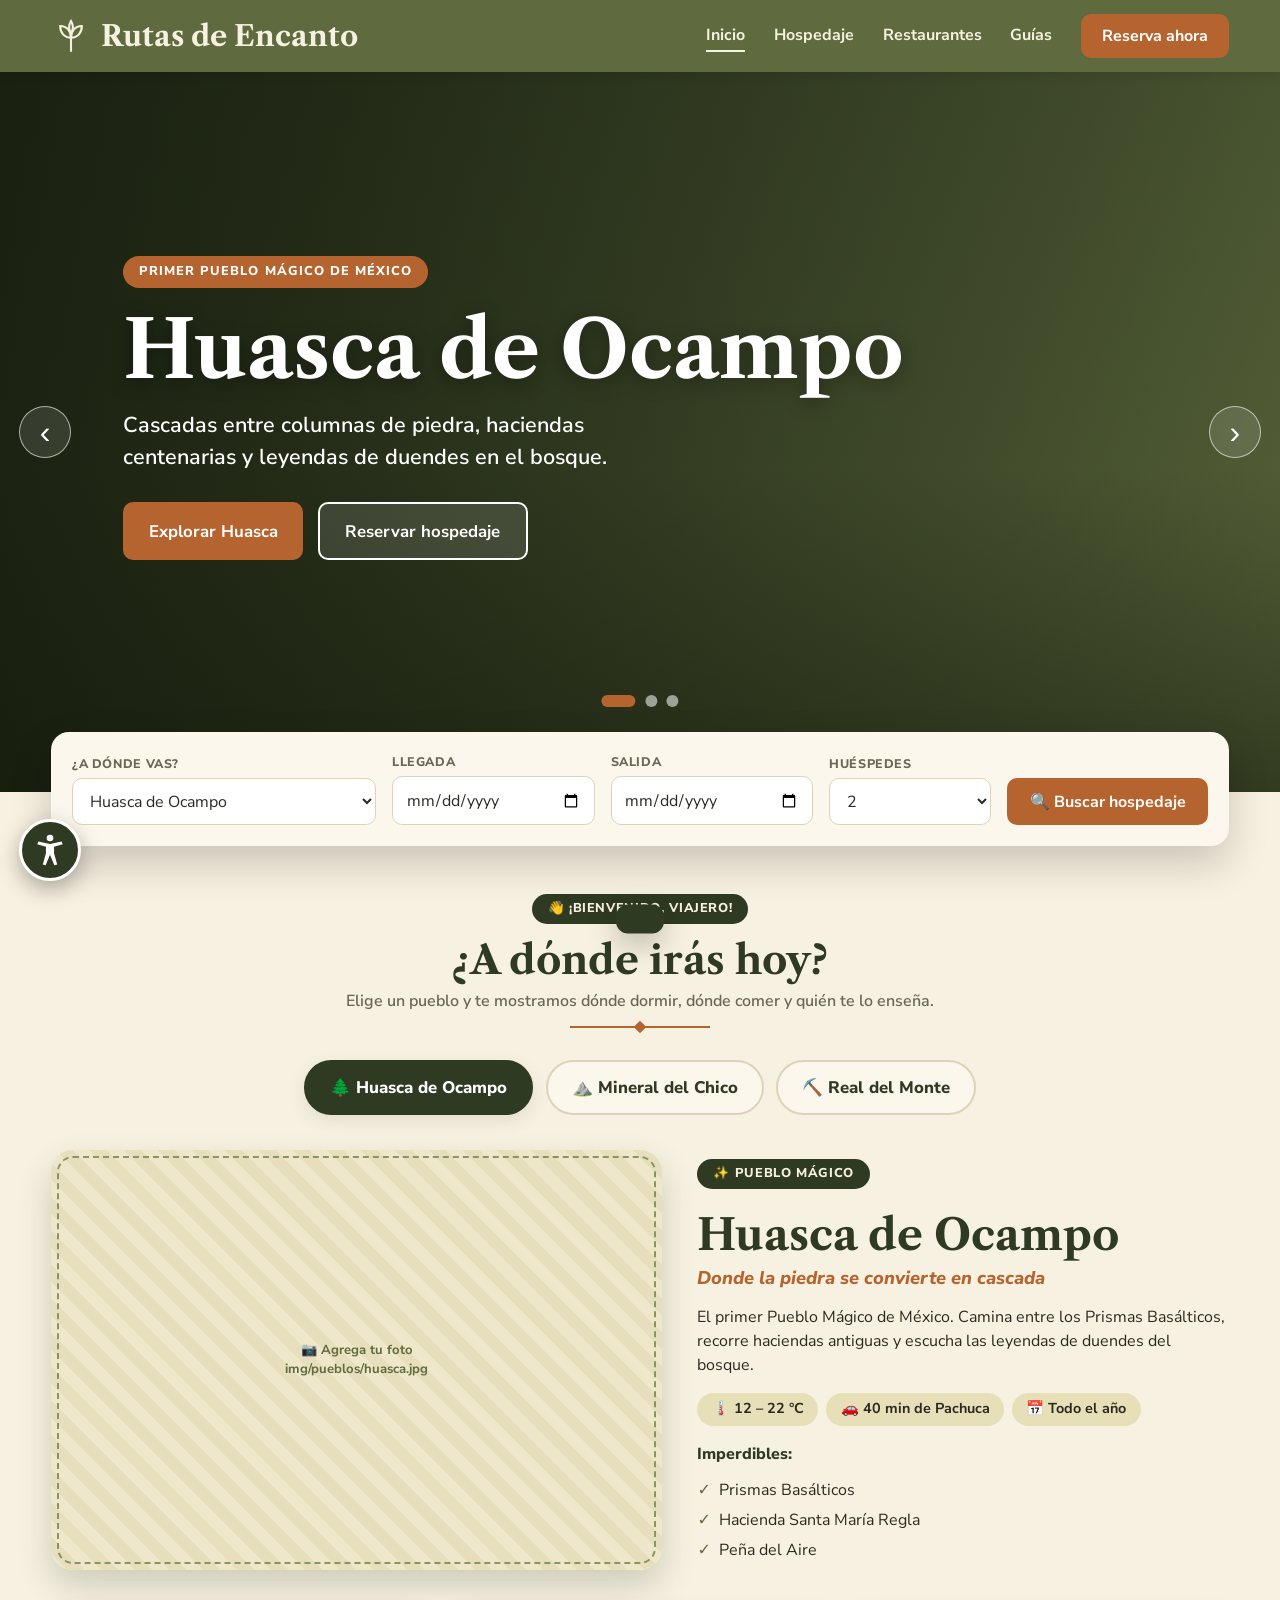
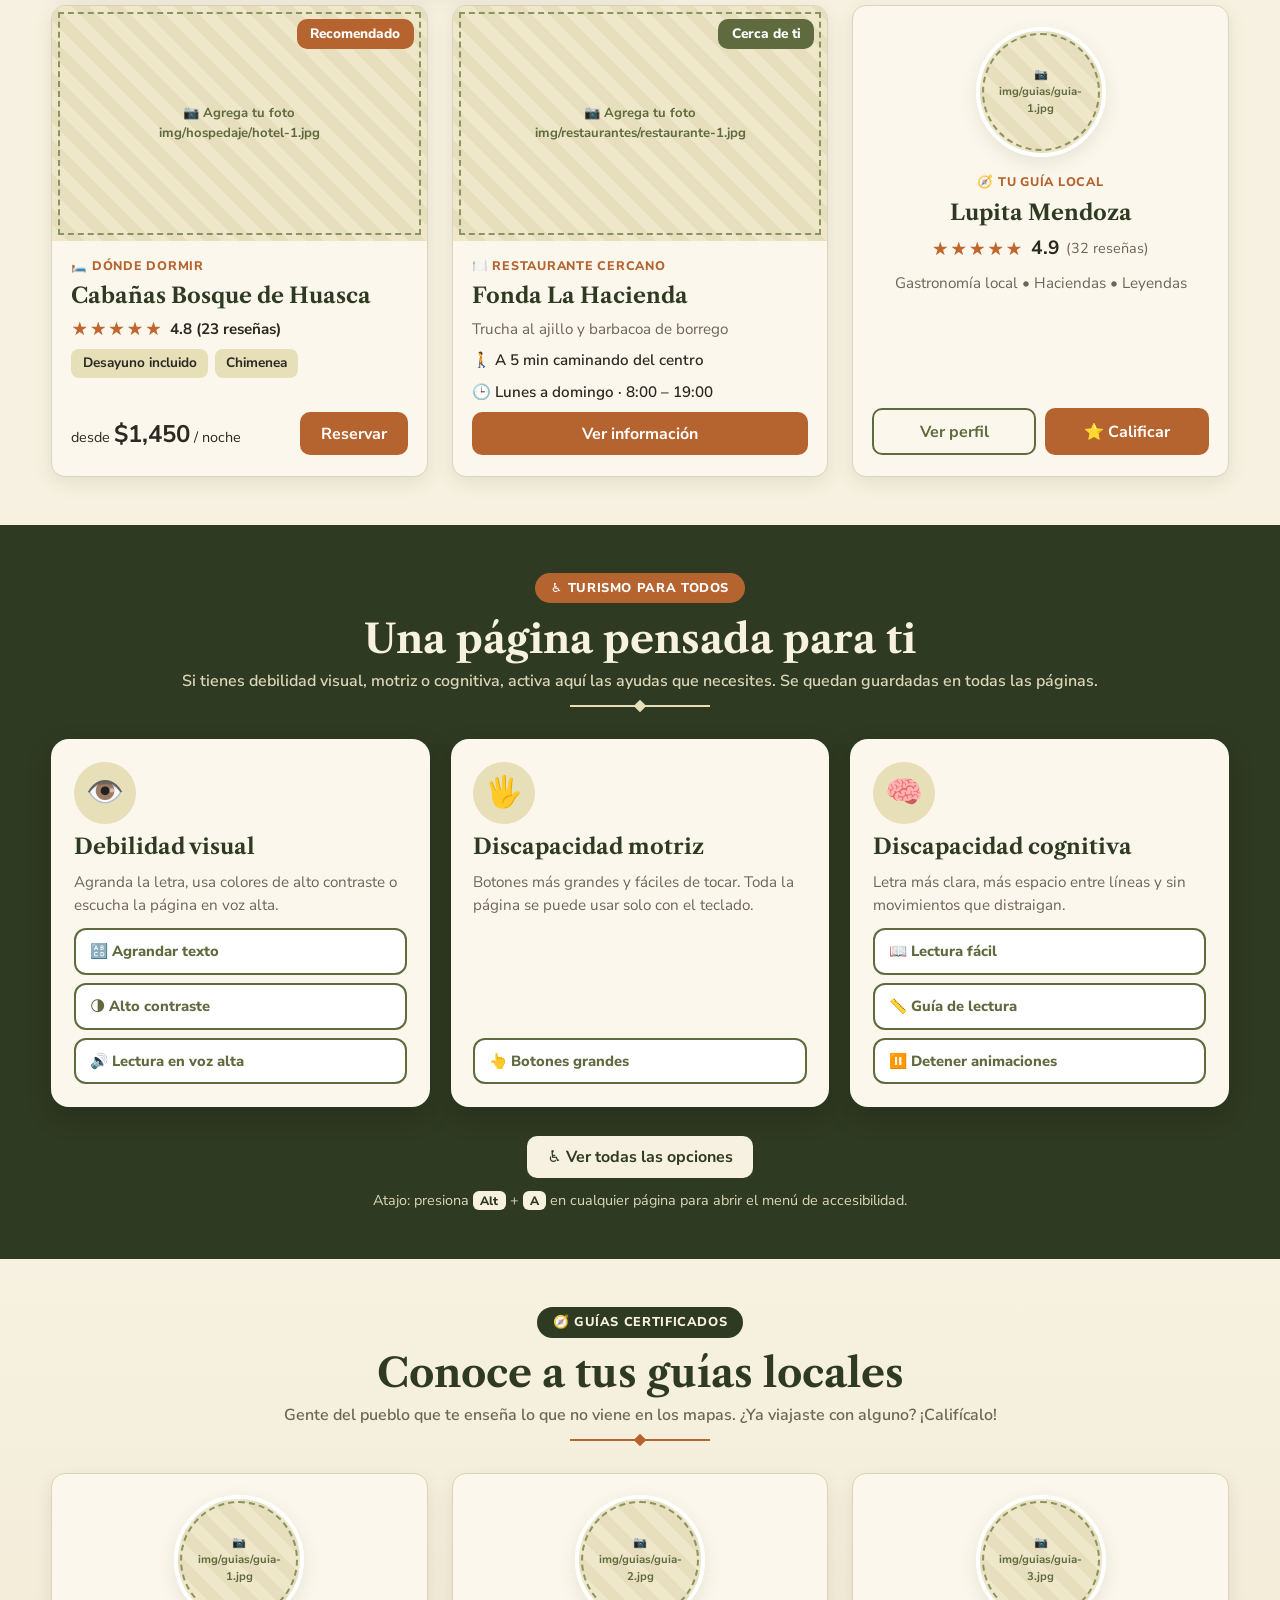
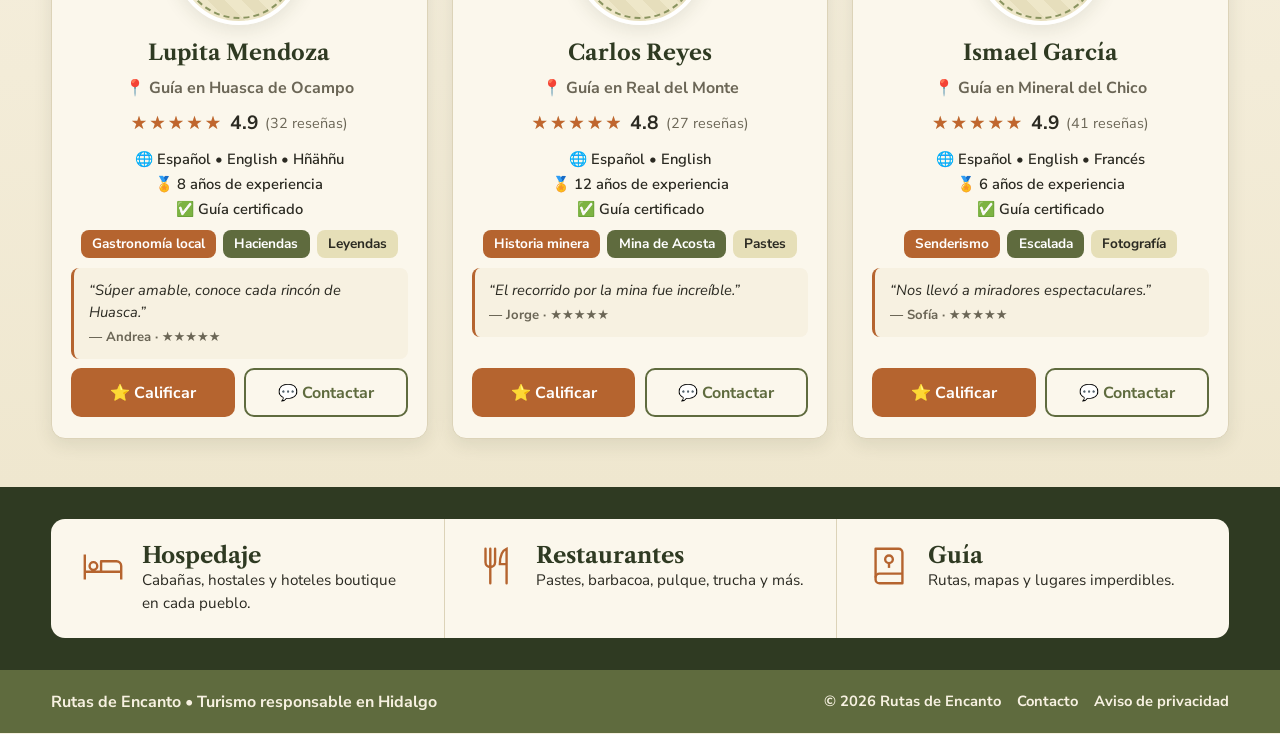
==== commit 8011d152: "Quitar botones No funcionales" ====
--- a/index.html
+++ b/index.html
@@ -3,7 +3,7 @@
 <head>
   <meta charset="UTF-8">
   <meta name="viewport" content="width=device-width, initial-scale=1.0">
-  <title>Alba Guía | Pueblos Mágicos de Hidalgo</title>
+  <title>Rutas de Encanto | Pueblos Mágicos de Hidalgo</title>
   <link rel="preconnect" href="https://fonts.googleapis.com">
   <link href="https://fonts.googleapis.com/css2?family=Libre+Caslon+Text:wght@400;700&family=Nunito+Sans:wght@400;600;700;800&display=swap" rel="stylesheet">
   <link rel="stylesheet" href="css/styles.css">
@@ -16,7 +16,7 @@
     <div class="contenedor">
       <a href="index.html" class="logo">
         <svg viewBox="0 0 48 48" fill="none" stroke="currentColor" stroke-width="2.5" stroke-linecap="round"><path d="M24 42V20"/><path d="M24 26c-8 0-13-6-13-14 8 0 13 6 13 14Z"/><path d="M24 26c8 0 13-6 13-14-8 0-13 6-13 14Z"/><path d="M24 20c-3-4-3-9 0-14 3 5 3 10 0 14Z"/></svg>
-        Alba Guía
+        Rutas de Encanto
       </a>
       <button class="menu-btn" aria-label="Abrir menú">
         <svg viewBox="0 0 24 24" fill="none" stroke="currentColor" stroke-width="2"><path d="M3 6h18M3 12h18M3 18h18"/></svg>
@@ -210,9 +210,9 @@
   <!-- ========== PIE ========== -->
   <footer class="footer">
     <div class="contenedor">
-      <span>Alba Guía • Turismo responsable en Hidalgo</span>
+      <span>Rutas de Encanto • Turismo responsable en Hidalgo</span>
       <div class="footer-links">
-        <span>© 2026 Alba Guía</span>
+        <span>© 2026 Rutas de Encanto</span>
         <a href="#">Contacto</a>
         <a href="#">Aviso de privacidad</a>
       </div>
--- a/css/accesibilidad.css
+++ b/css/accesibilidad.css
@@ -1,240 +1,263 @@
 /* =========================================================
    ALBA GUÍA — Accesibilidad e inclusión
-   Visual · Motriz · Cognitiva
    ========================================================= */
-(function () {
-  const raiz = document.documentElement;
-  const CLAVE = 'albaGuia_accesibilidad';
-  let ajustes = { texto: 100 };
-  try { ajustes = Object.assign(ajustes, JSON.parse(localStorage.getItem(CLAVE)) || {}); } catch (e) {}
-  const guardar = () => { try { localStorage.setItem(CLAVE, JSON.stringify(ajustes)); } catch (e) {} };
-
-  /* ---------- Opciones del panel ---------- */
-  const OPCIONES = [
-    { grupo: '👁️ Visual', items: [
-      { id: 'contraste', icono: '🌗', texto: 'Alto contraste' },
-      { id: 'cursor', icono: '➚', texto: 'Cursor grande' },
-      { id: 'voz', icono: '🔊', texto: 'Lectura en voz alta' },
-      { id: 'enlaces', icono: '🔗', texto: 'Resaltar enlaces' }
-    ]},
-    { grupo: '🖐️ Motriz', items: [
-      { id: 'botones', icono: '👆', texto: 'Botones grandes' }
-    ]},
-    { grupo: '🧠 Cognitiva', items: [
-      { id: 'lectura', icono: '📖', texto: 'Lectura fácil' },
-      { id: 'regla', icono: '📏', texto: 'Guía de lectura' },
-      { id: 'pausa', icono: '⏸️', texto: 'Detener animaciones' }
-    ]}
-  ];
-
-  /* ---------- Enlace "Saltar al contenido" (teclado y lectores de pantalla) ---------- */
-  const principal = document.querySelector('.cabecera-pagina') || document.getElementById('explorar') || document.querySelector('main, section');
-  if (principal) { principal.id = principal.id || 'contenido'; principal.tabIndex = -1; }
-  const saltar = document.createElement('a');
-  saltar.href = '#' + (principal ? principal.id : '');
-  saltar.className = 'a11y-saltar';
-  saltar.textContent = 'Saltar al contenido';
-  document.body.prepend(saltar);
-
-  /* ---------- Botón flotante y panel ---------- */
-  const boton = document.createElement('button');
-  boton.className = 'a11y-boton';
-  boton.setAttribute('aria-label', 'Opciones de accesibilidad (Alt + A)');
-  boton.setAttribute('aria-expanded', 'false');
-  boton.setAttribute('aria-controls', 'a11y-panel');
-  boton.innerHTML = '<svg viewBox="0 0 24 24" fill="currentColor" aria-hidden="true"><circle cx="12" cy="4" r="2.2"/><path d="M3.5 8.2 4.3 6.4 12 8l7.7-1.6.8 1.8-5.8 1.6v4.4l2.1 7.4-1.9.6L12 15.1l-2.9 7.1-1.9-.6 2.1-7.4V9.8z"/></svg>';
-
-  const panel = document.createElement('div');
-  panel.id = 'a11y-panel';
-  panel.className = 'a11y-panel';
-  panel.hidden = true;
-  panel.setAttribute('role', 'dialog');
-  panel.setAttribute('aria-label', 'Opciones de accesibilidad');
-  panel.innerHTML = `
-    <div class="a11y-cabeza">
-      <h2>♿ Accesibilidad</h2>
-      <button class="a11y-cerrar" aria-label="Cerrar panel">×</button>
-    </div>
-    <div class="a11y-texto">
-      <span>Tamaño de texto</span>
-      <div>
-        <button data-texto="-10" aria-label="Reducir texto">A−</button>
-        <output id="a11y-pct">100%</output>
-        <button data-texto="10" aria-label="Aumentar texto">A+</button>
-      </div>
-    </div>
-    ${OPCIONES.map(g => `
-      <fieldset>
-        <legend>${g.grupo}</legend>
-        <div class="a11y-opciones">
-          ${g.items.map(o => `<button class="a11y-op" data-op="${o.id}" ${o.accion ? '' : 'aria-pressed="false"'}><span aria-hidden="true">${o.icono}</span>${o.texto}</button>`).join('')}
-        </div>
-      </fieldset>`).join('')}
-    <button class="a11y-reset">↺ Restablecer todo</button>`;
-
-  const banda = document.createElement('div');           // guía de lectura
-  banda.className = 'a11y-banda';
-  banda.setAttribute('aria-hidden', 'true');
-  const vivo = document.createElement('div');            // avisos para lectores de pantalla
-  vivo.className = 'a11y-oculto';
-  vivo.setAttribute('aria-live', 'polite');
-  document.body.append(boton, panel, banda, vivo);
-  document.addEventListener('mousemove', e => { banda.style.top = (e.clientY - 24) + 'px'; });
-
-  /* ---------- Avisos en pantalla ---------- */
-  function avisar(texto) {
-    let t = document.getElementById('toast');
-    if (!t) { t = document.createElement('div'); t.id = 'toast'; t.className = 'toast'; document.body.append(t); }
-    t.textContent = texto;
-    t.classList.add('visible');
-    vivo.textContent = texto;
-    if (navigator.vibrate) navigator.vibrate(150);
-    clearTimeout(avisar.t);
-    avisar.t = setTimeout(() => t.classList.remove('visible'), 3500);
-  }
-  window.AlbaAviso = avisar;
-
-  /* ---------- Ventana emergente compartida ---------- */
-  let ultimoFoco;
-  function asegurarModal() {
-    let m = document.getElementById('modal');
-    if (!m) {
-      m = document.createElement('div');
-      m.id = 'modal'; m.className = 'modal'; m.hidden = true;
-      m.setAttribute('role', 'dialog'); m.setAttribute('aria-modal', 'true');
-      m.innerHTML = '<div class="modal-caja"><button class="modal-cerrar" data-cerrar aria-label="Cerrar">×</button><div id="modal-contenido"></div></div>';
-      document.body.append(m);
-      m.addEventListener('click', e => { if (e.target === m || e.target.closest('[data-cerrar]')) cerrarModal(); });
-    }
-    return m;
-  }
-  function abrirModal(html) {
-    const m = asegurarModal();
-    ultimoFoco = document.activeElement;
-    m.querySelector('#modal-contenido').innerHTML = html;
-    m.hidden = false;
-    document.body.style.overflow = 'hidden';
-    m.querySelector('.modal-cerrar').focus();
-  }
-  function cerrarModal() {
-    const m = document.getElementById('modal');
-    if (!m || m.hidden) return;
-    m.hidden = true;
-    document.body.style.overflow = '';
-    if (ultimoFoco) ultimoFoco.focus();
-  }
-  window.AlbaModal = { abrir: abrirModal, cerrar: cerrarModal };
-
-  /* ---------- Lectura en voz alta ---------- */
-  const puedeHablar = 'speechSynthesis' in window;
-  function hablar(texto, b) {
-    if (!puedeHablar) return avisar('Tu navegador no permite la lectura en voz alta');
-    const yaSonaba = b && b.classList.contains('sonando');
-    speechSynthesis.cancel();
-    document.querySelectorAll('.a11y-escuchar.sonando').forEach(x => { x.classList.remove('sonando'); x.textContent = '🔊 Escuchar'; });
-    if (yaSonaba) return;
-    const voz = new SpeechSynthesisUtterance(texto);
-    voz.lang = 'es-MX';
-    voz.rate = 0.95;
-    if (b) {
-      b.classList.add('sonando');
-      b.textContent = '⏹️ Detener';
-      voz.onend = () => { b.classList.remove('sonando'); b.textContent = '🔊 Escuchar'; };
-    }
-    speechSynthesis.speak(voz);
-  }
-  window.AlbaHablar = hablar;
-  function textoDe(el) {
-    const copia = el.cloneNode(true);
-    copia.querySelectorAll('button, .btn, .badge, svg').forEach(x => x.remove());
-    return copia.textContent.replace(/[★☆]/g, '').replace(/\s+/g, ' ').trim();
-  }
-  const ZONAS_VOZ = '.card, .cabecera-pagina .contenedor, .titulo-seccion, .panel-info, .inclusion-card';
-  function ponerBotonesVoz() {
-    if (!ajustes.voz) {
-      document.querySelectorAll('.a11y-escuchar').forEach(b => b.remove());
-      if (puedeHablar) speechSynthesis.cancel();
-      return;
-    }
-    document.querySelectorAll(ZONAS_VOZ).forEach(zona => {
-      const destino = zona.querySelector(':scope > .card-cuerpo') || zona;
-      if (destino.querySelector(':scope > .a11y-escuchar')) return;   // ya tiene botón
-      if (zona.closest('.a11y-panel, .modal')) return;
-      const b = document.createElement('button');
-      b.type = 'button';
-      b.className = 'a11y-escuchar';
-      b.textContent = '🔊 Escuchar';
-      b.setAttribute('aria-label', 'Escuchar esta sección');
-      b.addEventListener('click', e => { e.stopPropagation(); hablar(textoDe(zona), b); });
-      destino.prepend(b);
-    });
-  }
-  // Si la página cambia (pestañas, calificaciones...), vuelve a poner los botones
-  new MutationObserver(() => { if (ajustes.voz) ponerBotonesVoz(); })
-    .observe(document.body, { childList: true, subtree: true });
-
-  /* ---------- Aplicar ajustes ---------- */
-  function aplicar() {
-    raiz.style.fontSize = ajustes.texto + '%';
-    panel.querySelector('#a11y-pct').textContent = ajustes.texto + '%';
-    OPCIONES.forEach(g => g.items.forEach(o => {
-      if (o.accion) return;
-      raiz.classList.toggle('a11y-' + o.id, !!ajustes[o.id]);
-      panel.querySelector(`[data-op="${o.id}"]`).setAttribute('aria-pressed', String(!!ajustes[o.id]));
-    }));
-    document.querySelectorAll('[data-a11y]').forEach(b => {
-      if (b.dataset.a11y in ajustes || OPCIONES.some(g => g.items.some(o => o.id === b.dataset.a11y && !o.accion)))
-        b.setAttribute('aria-pressed', String(!!ajustes[b.dataset.a11y]));
-    });
-    ponerBotonesVoz();
-    guardar();
-  }
-
-  function alternarPanel(abrir = panel.hidden) {
-    panel.hidden = !abrir;
-    boton.setAttribute('aria-expanded', String(abrir));
-    if (abrir) panel.querySelector('.a11y-cerrar').focus();
-  }
-
-  boton.addEventListener('click', () => alternarPanel());
-  panel.querySelector('.a11y-cerrar').addEventListener('click', () => { alternarPanel(false); boton.focus(); });
-  function accion(id, b) {
-    if (id === 'panel') return alternarPanel(true);
-    if (id === 'texto+' || id === 'texto-') {
-      ajustes.texto = Math.min(160, Math.max(80, ajustes.texto + (id === 'texto+' ? 10 : -10)));
-      aplicar();
-      return avisar('Texto al ' + ajustes.texto + '%');
-    }
-    ajustes[id] = !ajustes[id];
-    aplicar();
-    const nombre = OPCIONES.flatMap(g => g.items).find(o => o.id === id);
-    avisar((nombre ? nombre.texto : id) + (ajustes[id] ? ': activado' : ': desactivado'));
-  }
-  window.AlbaA11y = { accion };
-
-  panel.addEventListener('click', e => {
-    const tx = e.target.closest('[data-texto]');
-    const op = e.target.closest('[data-op]');
-    if (tx) accion(Number(tx.dataset.texto) > 0 ? 'texto+' : 'texto-');
-    if (op) accion(op.dataset.op);
-  });
-  // Botones en la página con data-a11y="contraste", "voz", "texto+", "panel"...
-  document.addEventListener('click', e => {
-    const b = e.target.closest('[data-a11y]');
-    if (b) accion(b.dataset.a11y, b);
-  });
-  panel.querySelector('.a11y-reset').addEventListener('click', () => {
-    ajustes = { texto: 100 };
-    aplicar();
-    avisar('Ajustes restablecidos');
-  });
-  document.addEventListener('keydown', e => {
-    if (e.altKey && e.key.toLowerCase() === 'a') { e.preventDefault(); alternarPanel(); }
-    if (e.key === 'Escape') {
-      if (!panel.hidden) { alternarPanel(false); boton.focus(); }
-      else cerrarModal();
-    }
-  });
-
-  aplicar();
-})();+
+/* Foco visible para todos (navegación con teclado) */
+:focus-visible { outline: 3px solid var(--terracota); outline-offset: 2px; }
+[tabindex="-1"]:focus { outline: none; }
+
+/* Saltar al contenido */
+.a11y-saltar {
+  position: absolute; left: 1rem; top: -100px; z-index: 1000;
+  background: var(--verde); color: #fff; font-weight: 800;
+  padding: .8rem 1.2rem; border-radius: 10px;
+}
+.a11y-saltar:focus { top: 1rem; }
+.a11y-oculto {
+  position: absolute; width: 1px; height: 1px; overflow: hidden;
+  clip: rect(0 0 0 0); white-space: nowrap;
+}
+
+/* ---------- Botón flotante ---------- */
+.a11y-boton {
+  position: fixed; left: 1.2rem; bottom: 1.2rem; z-index: 300;
+  width: 62px; height: 62px; border-radius: 50%;
+  border: 3px solid #fff; background: var(--verde); color: #fff;
+  display: grid; place-items: center; cursor: pointer;
+  box-shadow: 0 8px 22px rgba(0,0,0,.3);
+  transition: transform .2s;
+}
+.a11y-boton:hover { transform: scale(1.08); }
+.a11y-boton svg { width: 36px; height: 36px; }
+
+/* ---------- Panel ---------- */
+.a11y-panel {
+  position: fixed; left: 1.2rem; bottom: 5.8rem; z-index: 300;
+  width: min(360px, calc(100vw - 2.4rem));
+  max-height: calc(100vh - 7.5rem); overflow: auto;
+  background: var(--crema-2); border: 2px solid var(--verde); border-radius: 18px;
+  box-shadow: 0 18px 40px rgba(0,0,0,.25);
+  padding: 1.1rem;
+}
+.a11y-panel[hidden] { display: none; }
+.a11y-cabeza { display: flex; justify-content: space-between; align-items: center; margin-bottom: .8rem; }
+.a11y-cabeza h2 { font-size: 1.3rem; color: var(--verde); }
+.a11y-cerrar {
+  width: 38px; height: 38px; border-radius: 50%; border: 0;
+  background: var(--beige); font-size: 1.3rem; cursor: pointer;
+}
+.a11y-texto {
+  display: flex; justify-content: space-between; align-items: center; gap: .5rem;
+  background: var(--beige); border-radius: 12px; padding: .6rem .8rem; font-weight: 800;
+}
+.a11y-texto div { display: flex; align-items: center; gap: .4rem; }
+.a11y-texto button {
+  width: 44px; height: 40px; border-radius: 10px; cursor: pointer;
+  border: 2px solid var(--verde); background: #fff; color: var(--verde); font-weight: 800;
+}
+.a11y-texto output { min-width: 3.2rem; text-align: center; }
+.a11y-panel fieldset { border: 0; margin-top: .8rem; }
+.a11y-panel legend { font-weight: 800; color: var(--verde); margin-bottom: .4rem; }
+.a11y-opciones { display: grid; grid-template-columns: 1fr 1fr; gap: .5rem; }
+.a11y-op {
+  display: flex; flex-direction: column; align-items: center; gap: .25rem;
+  font: inherit; font-size: .85rem; font-weight: 700; text-align: center;
+  padding: .7rem .4rem; border-radius: 12px; cursor: pointer;
+  border: 2px solid var(--borde); background: #fff; color: var(--texto);
+}
+.a11y-op span { font-size: 1.4rem; }
+.a11y-op:hover { border-color: var(--olivo); }
+.a11y-op[aria-pressed="true"] { background: var(--verde); border-color: var(--verde); color: #fff; }
+.a11y-reset {
+  width: 100%; margin-top: 1rem; padding: .7rem; cursor: pointer;
+  font: inherit; font-weight: 800; color: var(--terracota);
+  border: 2px dashed var(--terracota); border-radius: 12px; background: transparent;
+}
+
+/* ---------- Botón "Escuchar" en cada tarjeta ---------- */
+.a11y-escuchar {
+  align-self: flex-start; margin-bottom: .3rem; cursor: pointer;
+  font: inherit; font-size: .85rem; font-weight: 800;
+  padding: .35rem .85rem; border-radius: 999px;
+  border: 2px solid var(--olivo); background: #fff; color: var(--olivo);
+}
+.card-centro .a11y-escuchar { align-self: center; }
+.cabecera-pagina .a11y-escuchar { margin-bottom: 1rem; }
+.a11y-escuchar.sonando { background: var(--terracota); border-color: var(--terracota); color: #fff; }
+
+/* ---------- Video LSM ---------- */
+.a11y-video { aspect-ratio: 16 / 9; border-radius: 14px; margin-bottom: 1rem; background: #000; }
+.a11y-video video { width: 100%; height: 100%; }
+.a11y-transcripcion summary { cursor: pointer; font-weight: 800; color: var(--verde); }
+.a11y-transcripcion p { margin-top: .5rem; line-height: 1.7; }
+
+/* =================== MODOS =================== */
+
+/* 👁️ Alto contraste */
+html.a11y-contraste body,
+html.a11y-contraste body * {
+  background-color: #000 !important; background-image: none !important;
+  color: #fff !important; border-color: #fff !important;
+  box-shadow: none !important; text-shadow: none !important;
+}
+html.a11y-contraste a, html.a11y-contraste button,
+html.a11y-contraste a *, html.a11y-contraste button * { color: #FFE500 !important; }
+html.a11y-contraste .btn, html.a11y-contraste .chip.activo,
+html.a11y-contraste .a11y-op[aria-pressed="true"] { background-color: #FFE500 !important; color: #000 !important; }
+html.a11y-contraste .btn *, html.a11y-contraste .a11y-op[aria-pressed="true"] * { color: #000 !important; }
+html.a11y-contraste .qr-caja { background-color: #fff !important; }
+html.a11y-contraste .a11y-op[aria-pressed="true"] span { background-color: transparent !important; }
+html.a11y-contraste .toast { border: 2px solid #FFE500; }
+
+/* 👁️ Cursor grande */
+html.a11y-cursor, html.a11y-cursor * {
+  cursor: url("data:image/svg+xml;utf8,<svg xmlns='http://www.w3.org/2000/svg' width='48' height='48' viewBox='0 0 24 24'><path d='M4 2l16 10-7 1.5L16.5 21l-3 1.3-3.4-7.6L4 19z' fill='black' stroke='white' stroke-width='1.3'/></svg>") 4 2, auto !important;
+}
+
+/* 👁️ Resaltar enlaces y botones */
+html.a11y-enlaces a { text-decoration: underline !important; text-underline-offset: 4px; text-decoration-thickness: 2px !important; }
+html.a11y-enlaces a, html.a11y-enlaces button { outline: 2px dashed var(--terracota); outline-offset: 2px; }
+
+/* 👂 Avisos visuales: destello amarillo en el borde de la pantalla */
+html::after {
+  content: ""; position: fixed; inset: 0; z-index: 400; pointer-events: none;
+  border: 10px solid #FFE500; opacity: 0;
+}
+html.a11y-destello::after { animation: a11y-destello .6s ease 3; }
+@keyframes a11y-destello { 0%, 100% { opacity: 0; } 50% { opacity: 1; } }
+
+/* 🖐️ Botones grandes (fáciles de tocar) */
+html.a11y-botones .btn, html.a11y-botones .chip,
+html.a11y-botones .nav a, html.a11y-botones .a11y-escuchar {
+  min-height: 56px; min-width: 56px; padding: .9rem 1.4rem; font-size: 1.1rem;
+}
+html.a11y-botones .card-pie { flex-wrap: wrap; }
+html.a11y-botones .filtros { gap: 1rem; }
+
+/* 🖐️ Resaltar el elemento seleccionado con el teclado */
+html.a11y-foco *:focus-visible {
+  outline: 4px solid var(--terracota) !important; outline-offset: 4px !important;
+  box-shadow: 0 0 0 9px #FFE500 !important;
+}
+
+/* 🧠 Lectura fácil: letra clara y más espacio */
+html.a11y-lectura body * {
+  font-family: Verdana, Tahoma, 'Nunito Sans', sans-serif !important;
+  letter-spacing: .03em !important; word-spacing: .12em !important;
+}
+html.a11y-lectura p, html.a11y-lectura li { line-height: 1.9 !important; }
+html.a11y-lectura em, html.a11y-lectura i, html.a11y-lectura blockquote { font-style: normal !important; }
+
+/* 🧠 Guía de lectura (franja que sigue al mouse) */
+.a11y-banda {
+  display: none; position: fixed; left: 0; right: 0; height: 48px;
+  z-index: 250; pointer-events: none;
+  background: rgba(255, 229, 0, .18);
+  border-top: 3px solid var(--terracota); border-bottom: 3px solid var(--terracota);
+}
+html.a11y-regla .a11y-banda { display: block; }
+
+/* 🧠 Detener animaciones (también si el sistema lo pide) */
+html.a11y-pausa *, html.a11y-pausa *::before, html.a11y-pausa *::after {
+  animation: none !important; transition: none !important; scroll-behavior: auto !important;
+}
+@media (prefers-reduced-motion: reduce) {
+  *, *::before, *::after { animation-duration: .01ms !important; transition-duration: .01ms !important; }
+}
+
+/* =========================================================
+   RESERVACIÓN CON CÓDIGO QR (IoT)
+   ========================================================= */
+.qr-caja {
+  display: inline-block; margin: .4rem auto .6rem; line-height: 0;
+  background: #fff; border: 3px solid var(--verde); border-radius: 16px; overflow: hidden;
+}
+.qr-caja canvas { width: 240px; height: 240px; image-rendering: pixelated; }
+.qr-folio { font-size: 1.1rem; letter-spacing: .05em; }
+.dos-botones > :only-child { grid-column: 1 / -1; }
+
+/* Página de verificación para propietarios */
+.verif-grid { display: grid; grid-template-columns: 1fr 1fr; gap: 1.5rem; align-items: start; }
+.verif-grid .card:hover { transform: none; }
+.verif-h2 { font-size: 1.4rem; color: var(--verde); }
+.verif-lector { border-radius: 14px; overflow: hidden; background: var(--beige); }
+.verif-lector:empty { aspect-ratio: 4 / 3; display: grid; place-items: center; }
+.verif-lector:empty::before { content: "📷 Aquí aparecerá la cámara"; font-weight: 700; color: var(--olivo); }
+.verif-lector video { width: 100% !important; display: block; }
+.verif-pasos { padding-left: 1.3rem; display: grid; gap: .3rem; font-weight: 600; font-size: .95rem; margin-top: .4rem; }
+#archivo-qr:focus-visible + label { outline: 3px solid var(--terracota); outline-offset: 3px; }
+.verif-resultado { border-width: 3px; min-height: 300px; }
+.verif-resultado.ok { border-color: #3C8D2F; }
+.verif-resultado.aviso { border-color: #D99A00; }
+.verif-resultado.error { border-color: #B3261E; }
+.verif-titulo { display: flex; gap: .9rem; align-items: flex-start; }
+.verif-titulo > span { font-size: 2.6rem; line-height: 1; }
+.verif-titulo h2 { font-size: 1.5rem; color: var(--verde); }
+.verif-vacio { font-size: 3.5rem; }
+.verif-necesidad { background: var(--beige); padding: .5rem .7rem; border-radius: 8px; }
+
+@media (max-width: 900px) {
+  .verif-grid { grid-template-columns: 1fr; }
+}
+
+/* Al imprimir el QR solo sale la ventana de la reservación */
+@media print {
+  body > *:not(#modal) { display: none !important; }
+  #modal { position: static; background: none; backdrop-filter: none; }
+  .modal-caja { max-height: none; box-shadow: none; }
+  .modal-cerrar, .modal .dos-botones { display: none !important; }
+}
+
+/* =========================================================
+   PÁGINA PRINCIPAL: sección "Turismo para todos"
+   ========================================================= */
+.seccion-inclusion { background: var(--verde); color: var(--crema); }
+.seccion-inclusion .titulo-seccion h2 { color: var(--crema); }
+.seccion-inclusion .titulo-seccion p { color: #DCD6B8; }
+.seccion-inclusion .pastilla { background: var(--terracota); color: #fff; }
+.seccion-inclusion .adorno, .seccion-inclusion .adorno::after { background: #E6DFB8; }
+.inclusion-grid { display: grid; gap: 1.3rem; grid-template-columns: repeat(auto-fit, minmax(250px, 1fr)); }
+.inclusion-card {
+  background: var(--crema-2); color: var(--texto);
+  border-radius: 18px; padding: 1.4rem;
+  display: flex; flex-direction: column; gap: .7rem;
+  box-shadow: 0 10px 26px rgba(0,0,0,.18);
+}
+.inclusion-icono {
+  width: 62px; height: 62px; border-radius: 50%;
+  display: grid; place-items: center; font-size: 1.9rem;
+  background: var(--beige);
+}
+.inclusion-card h3 { font-size: 1.35rem; color: var(--verde); }
+.inclusion-card p { font-size: .95rem; color: var(--gris); }
+.inclusion-botones { display: grid; gap: .5rem; margin-top: auto; }
+.inclusion-botones button {
+  font: inherit; font-weight: 800; font-size: .92rem; cursor: pointer;
+  display: flex; align-items: center; gap: .5rem;
+  padding: .65rem .9rem; border-radius: 12px;
+  border: 2px solid var(--olivo); background: #fff; color: var(--olivo);
+  transition: all .2s;
+}
+.inclusion-botones button:hover { background: var(--beige); }
+.inclusion-botones button[aria-pressed="true"] { background: var(--olivo); color: #fff; }
+.inclusion-botones button[aria-pressed="true"]::after { content: "✓ Activo"; margin-left: auto; font-size: .8rem; }
+.inclusion-pie { text-align: center; margin-top: 1.8rem; }
+.inclusion-pie .btn { background: var(--crema); color: var(--verde); }
+.inclusion-pie .btn:hover { background: #fff; }
+.inclusion-pie p { margin-top: .7rem; font-size: .9rem; color: #DCD6B8; }
+kbd {
+  background: var(--crema); color: var(--verde); border-radius: 6px;
+  padding: .1rem .45rem; font-family: inherit; font-weight: 800; font-size: .85em;
+}
+
+/* Ajustes de los modos para la página principal */
+html.a11y-pausa .slide-texto > * { opacity: 1 !important; }
+html.a11y-contraste .tab-pueblo.activo,
+html.a11y-contraste .inclusion-botones button[aria-pressed="true"] { background-color: #FFE500 !important; color: #000 !important; }
+html.a11y-contraste .inclusion-botones button[aria-pressed="true"] * { color: #000 !important; }
+html.a11y-botones .tab-pueblo, html.a11y-botones .inclusion-botones button { min-height: 56px; font-size: 1.1rem; }
+html.a11y-botones .slider-flecha { width: 64px; height: 64px; }
+html.a11y-contraste .slider-puntos button { background-color: #fff !important; }
+html.a11y-contraste .slider-puntos button.activo { background-color: #FFE500 !important; }
+.slide-texto .a11y-escuchar, .titulo-seccion .a11y-escuchar { align-self: center; margin-bottom: .8rem; }
+.titulo-seccion .a11y-escuchar { display: inline-block; }
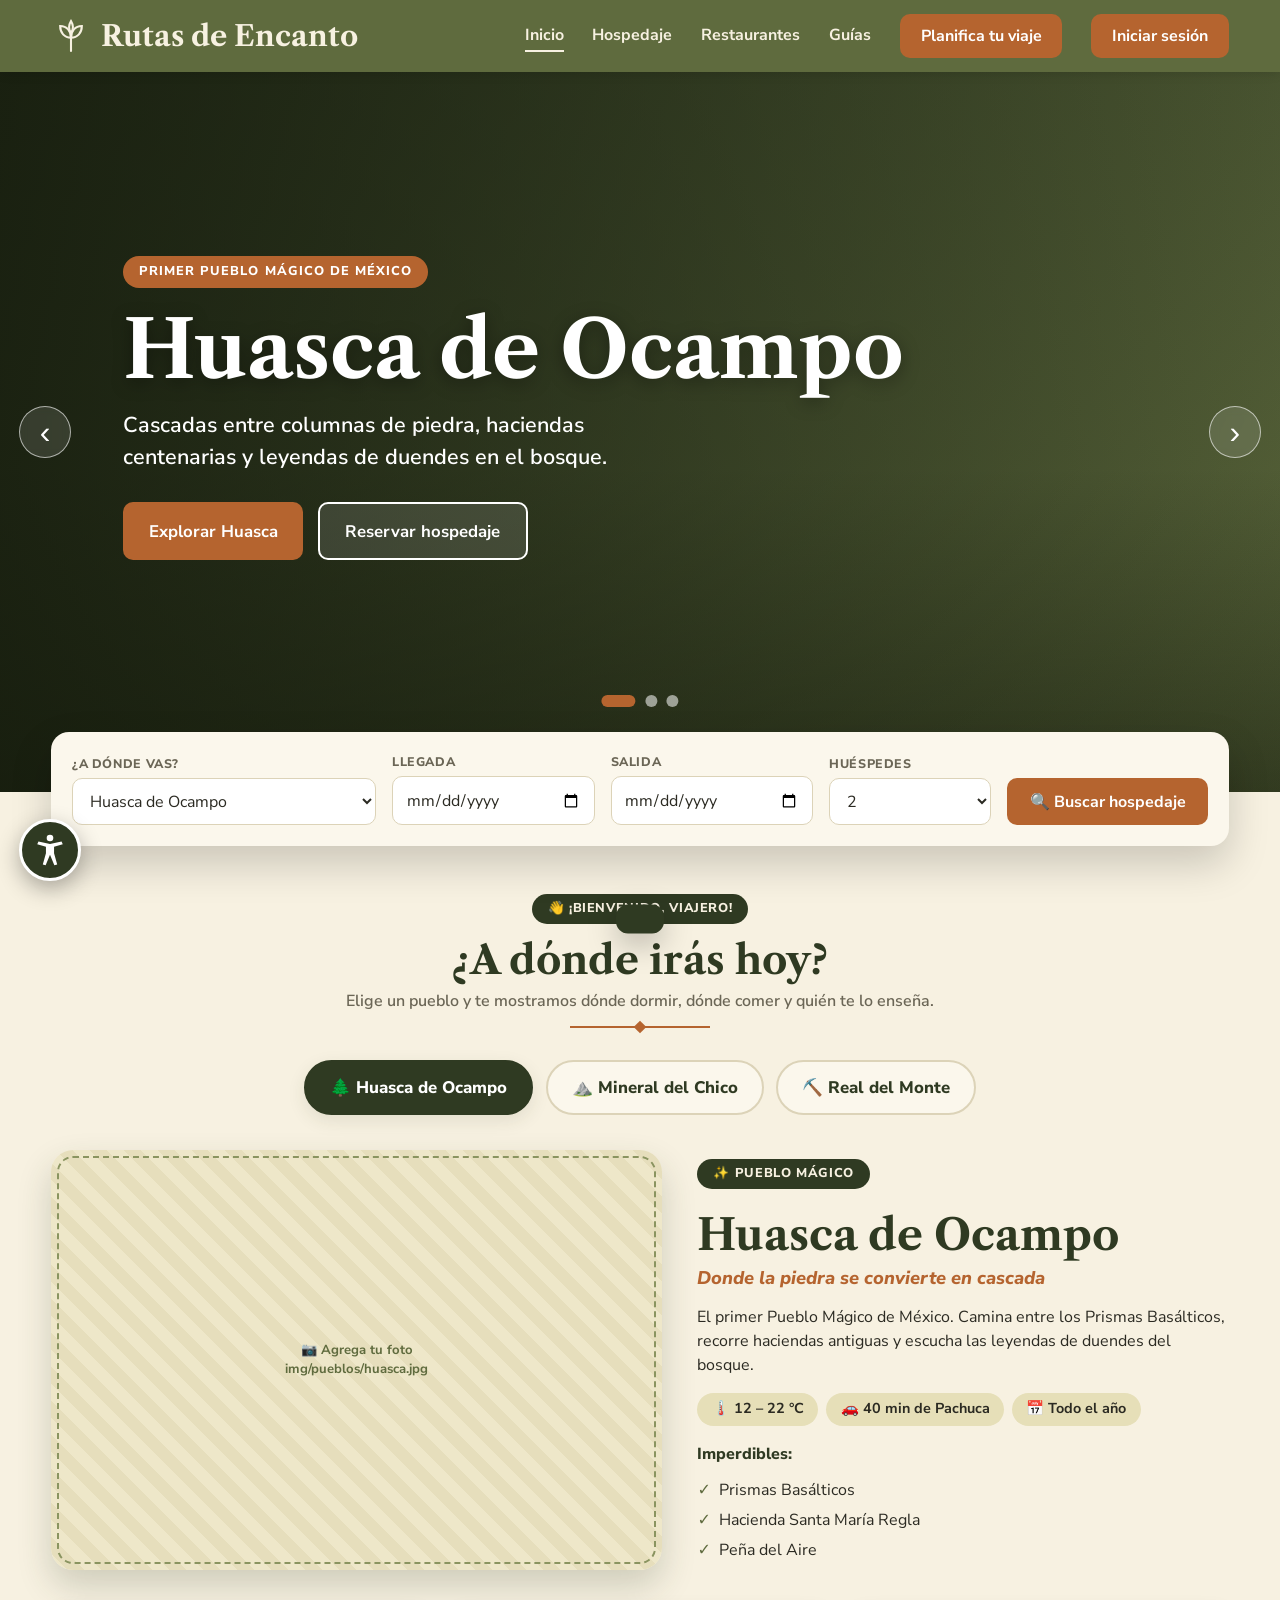
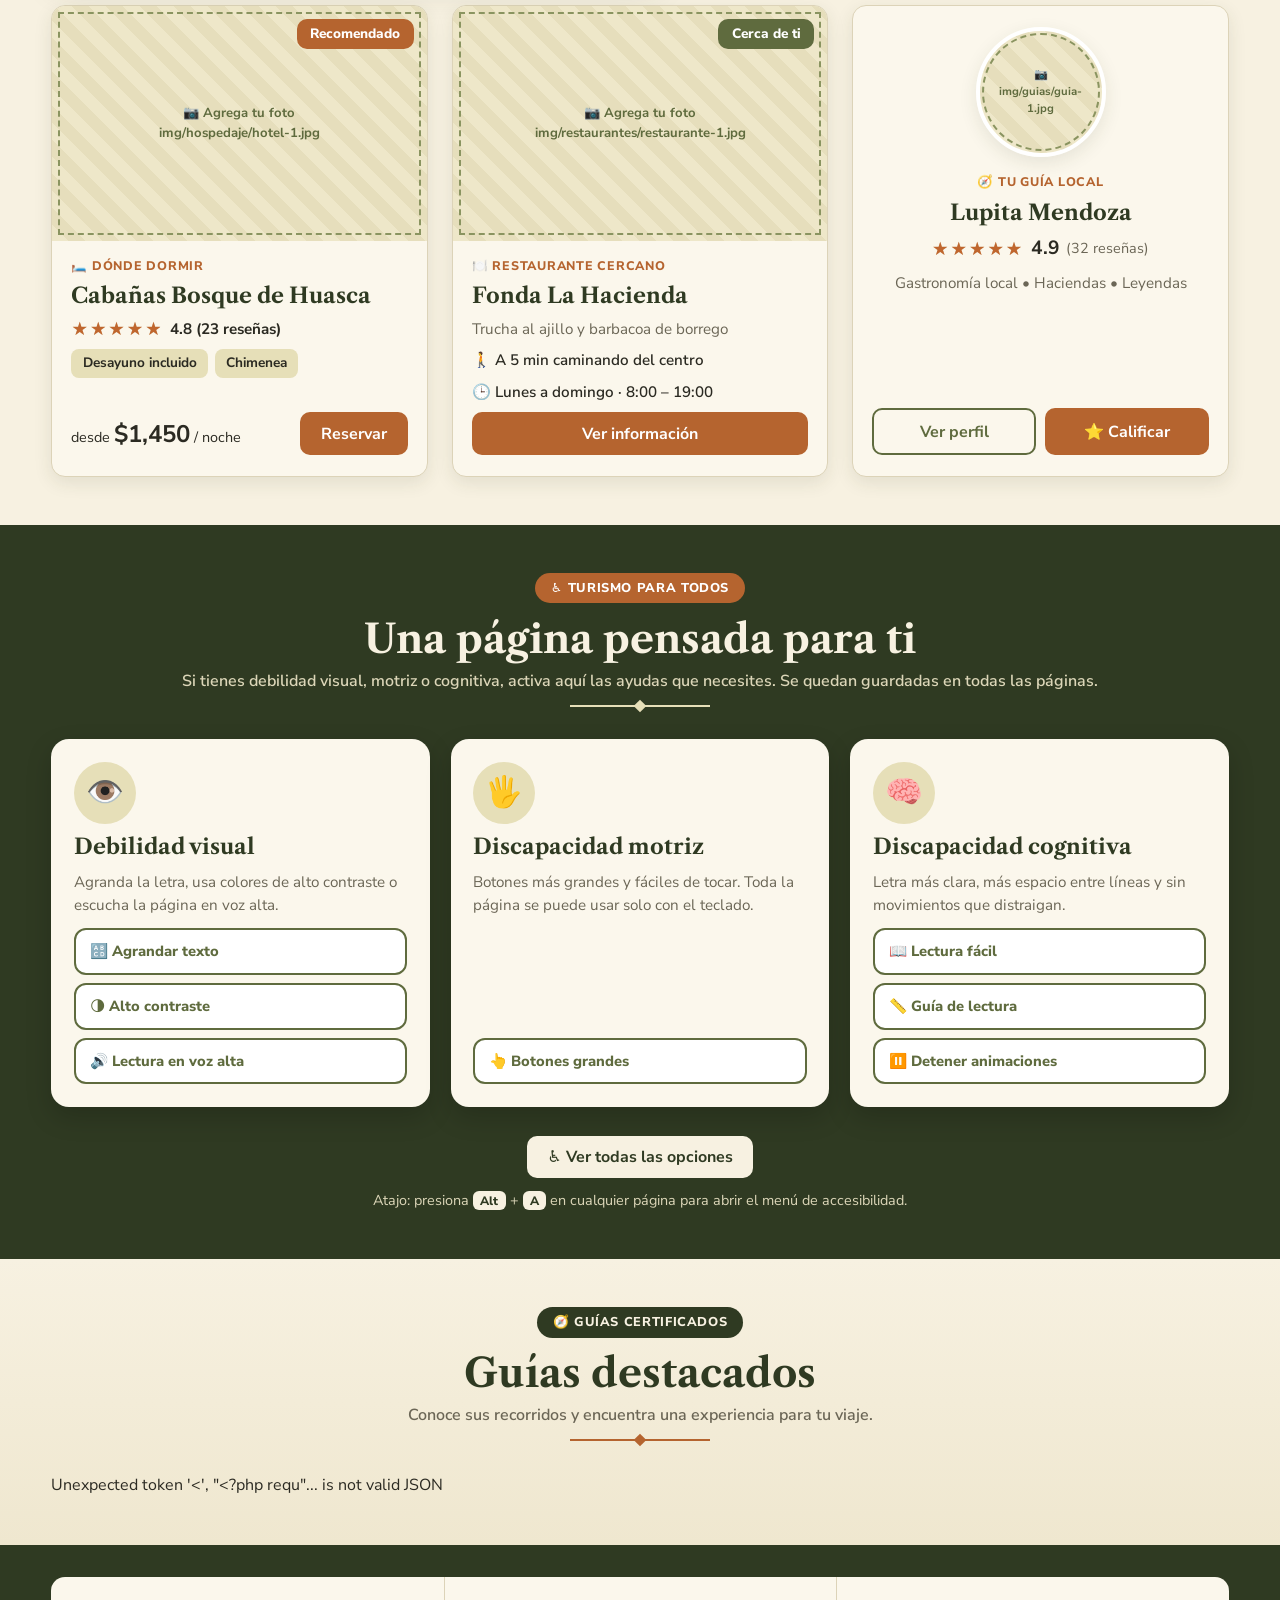
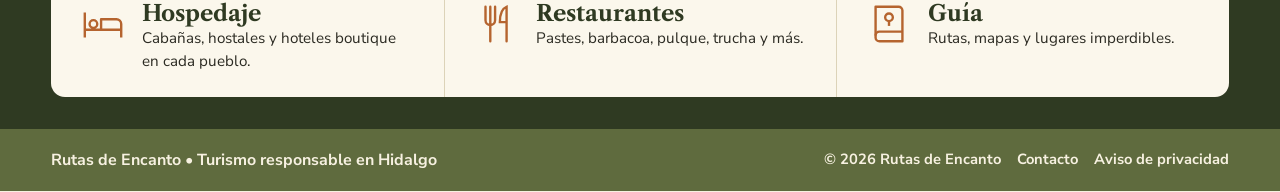
==== commit 6dea5d47: "Agrega login, roles, reservas, guías y página de planificar" ====
--- a/index.html
+++ b/index.html
@@ -21,12 +21,15 @@
       <button class="menu-btn" aria-label="Abrir menú">
         <svg viewBox="0 0 24 24" fill="none" stroke="currentColor" stroke-width="2"><path d="M3 6h18M3 12h18M3 18h18"/></svg>
       </button>
-      <nav class="nav">
+      <nav class="nav" aria-label="Principal">
         <a href="index.html" class="activo">Inicio</a>
         <a href="hospedaje.html">Hospedaje</a>
         <a href="restaurantes.html">Restaurantes</a>
-        <a href="#guias">Guías</a>
-        <a href="#buscar" class="btn">Reserva ahora</a>
+        <a href="guia.html">Guías</a>
+        <a href="php/panel_guia.php" data-rol="guia,admin" hidden>Mi perfil de guía</a>
+        <a href="verificar.php" data-rol="recepcion,admin" hidden>Verificar QR</a>
+        <a href="planificar.html" class="btn">Planifica tu viaje</a>
+        <a id="btn-sesion" href="php/login.php" class="btn">Iniciar sesión</a>
       </nav>
     </div>
   </header>
@@ -173,17 +176,17 @@
     </div>
   </section>
 
-  <!-- ========== 4. GUÍAS LOCALES CON CALIFICACIÓN ========== -->
+  <!-- ========== 4. GUÍAS DESTACADOS ========== -->
   <section class="seccion seccion-guias" id="guias">
     <div class="contenedor">
       <div class="titulo-seccion">
         <span class="pastilla">🧭 GUÍAS CERTIFICADOS</span>
-        <h2>Conoce a tus guías locales</h2>
-        <p>Gente del pueblo que te enseña lo que no viene en los mapas. ¿Ya viajaste con alguno? ¡Califícalo!</p>
+        <h2>Guías destacados</h2>
+        <p>Conoce sus recorridos y encuentra una experiencia para tu viaje.</p>
         <div class="adorno"></div>
       </div>
-      <!-- Las tarjetas se llenan solas desde js/main.js -->
-      <div class="rejilla" id="lista-guias"></div>
+      <p id="estado-guias" role="status" aria-live="polite">Cargando guías...</p>
+      <div class="rejilla" id="lista-guias" data-api="php/guias.php"></div>
     </div>
   </section>
 
@@ -228,7 +231,10 @@
   </div>
   <div class="toast" id="toast"></div>
 
+  <script src="js/validar-fechas.js"></script>
+  <script src="js/sesion.js" data-base=""></script>
   <script src="js/main.js"></script>
   <script src="js/accesibilidad.js"></script>
+  <script src="js/guias.js"></script>
 </body>
 </html>
--- a/css/styles.css
+++ b/css/styles.css
@@ -1,5 +1,5 @@
 /* =========================================================
-   ALBA GUÍA — Estilos generales
+   Rutas de encanto — Estilos generales
    Cambia los colores aquí y se actualiza todo el sitio
    ========================================================= */
 :root {
@@ -454,3 +454,21 @@
   .form-grid { grid-template-columns: 1fr; }
   .slide-botones .btn { width: 100%; }
 }
+
+.aviso-contacto {
+  display: flex; flex-direction: column; align-items: center; gap: .9rem;
+  padding: 1rem; text-align: center;
+  background: var(--crema); border: 1px solid var(--borde); border-radius: var(--radio);
+}
+.aviso-contacto__acciones { display: flex; justify-content: center; gap: .8rem; }
+.aviso-contacto__acciones .btn-secundario {
+  display: inline-flex; align-items: center; justify-content: center;
+  padding: .65rem 1.3rem; border: 2px solid var(--olivo); border-radius: 10px;
+  background: transparent; color: var(--olivo); font: 700 1rem 'Nunito Sans', system-ui, sans-serif;
+  cursor: pointer; transition: background .2s, color .2s;
+}
+.aviso-contacto__acciones .btn-secundario:hover { background: var(--olivo); color: #fff; }
+@media (max-width: 480px) {
+  .aviso-contacto__acciones { width: 100%; flex-direction: column; }
+  .aviso-contacto__acciones a { width: 100%; }
+}
--- a/css/accesibilidad.css
+++ b/css/accesibilidad.css
@@ -1,5 +1,5 @@
 /* =========================================================
-   ALBA GUÍA — Accesibilidad e inclusión
+   Rutas de encanto — Accesibilidad e inclusión
    ========================================================= */
 
 /* Foco visible para todos (navegación con teclado) */
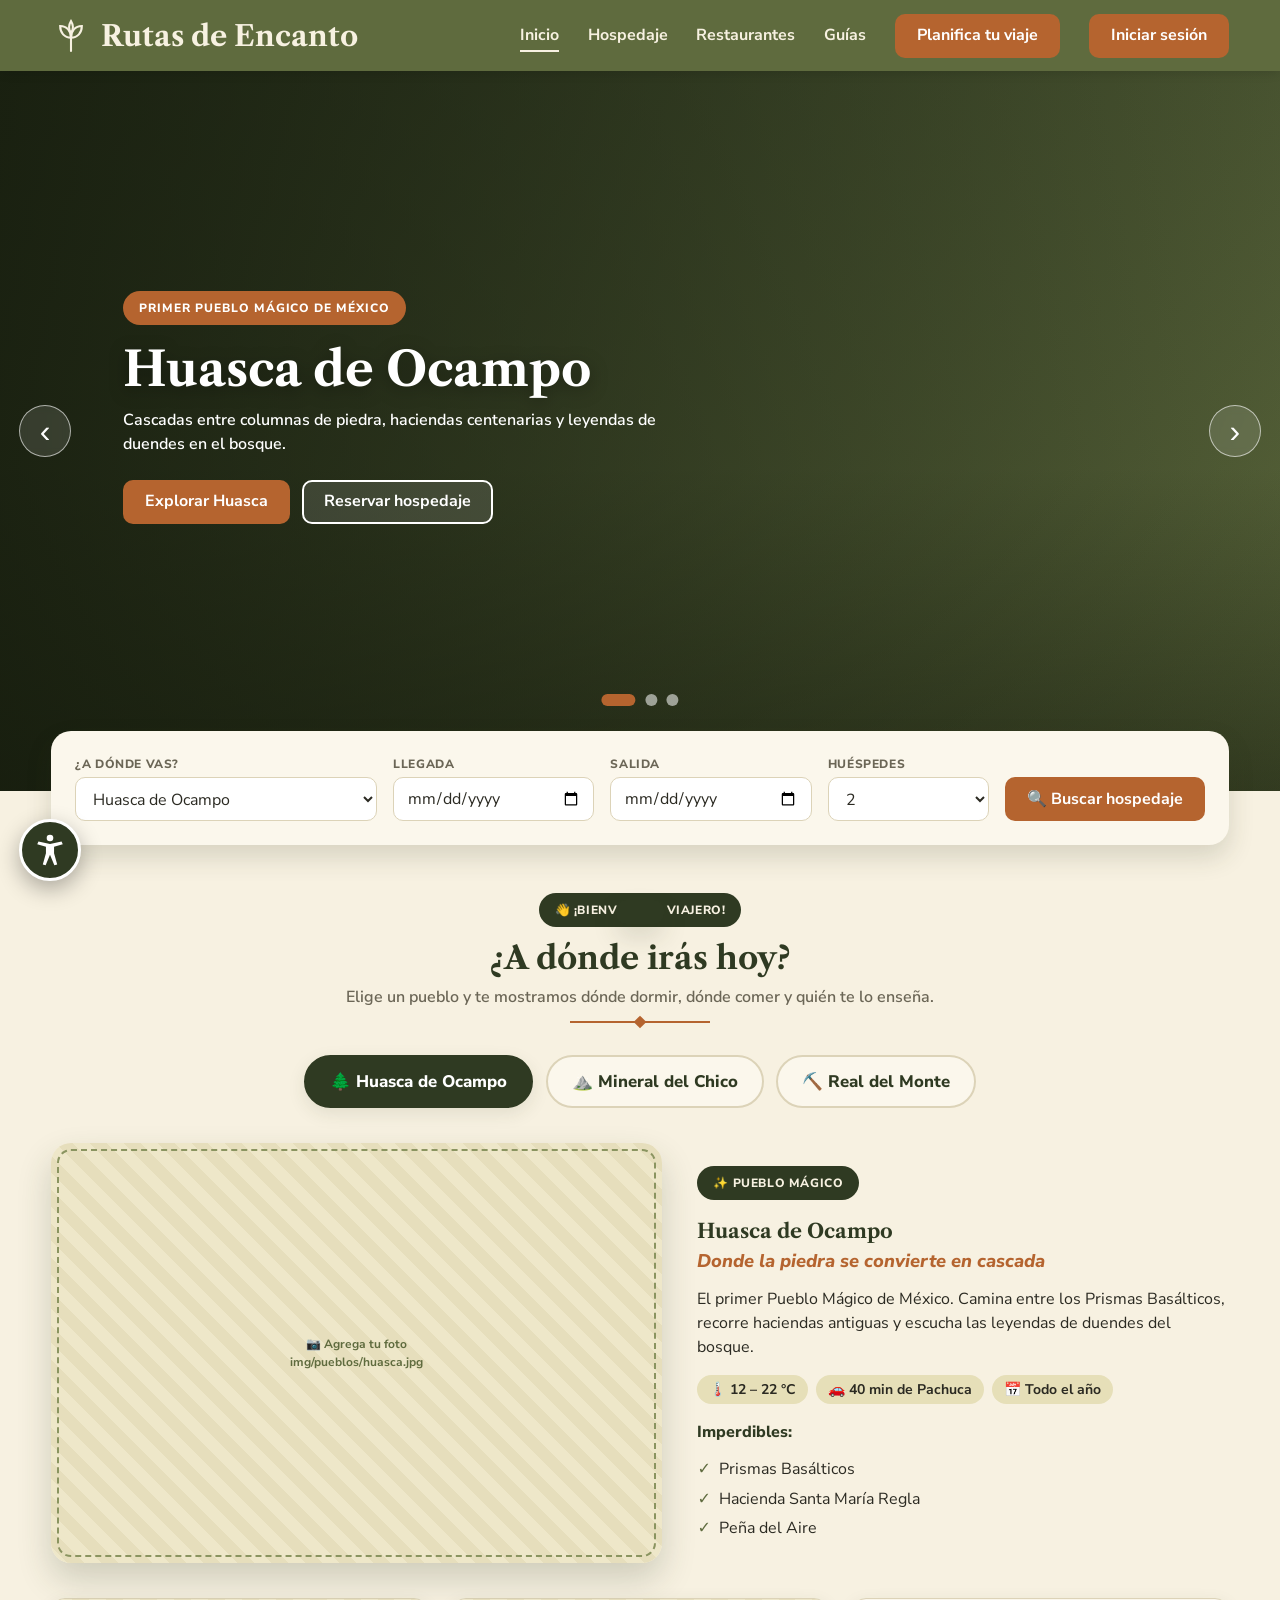
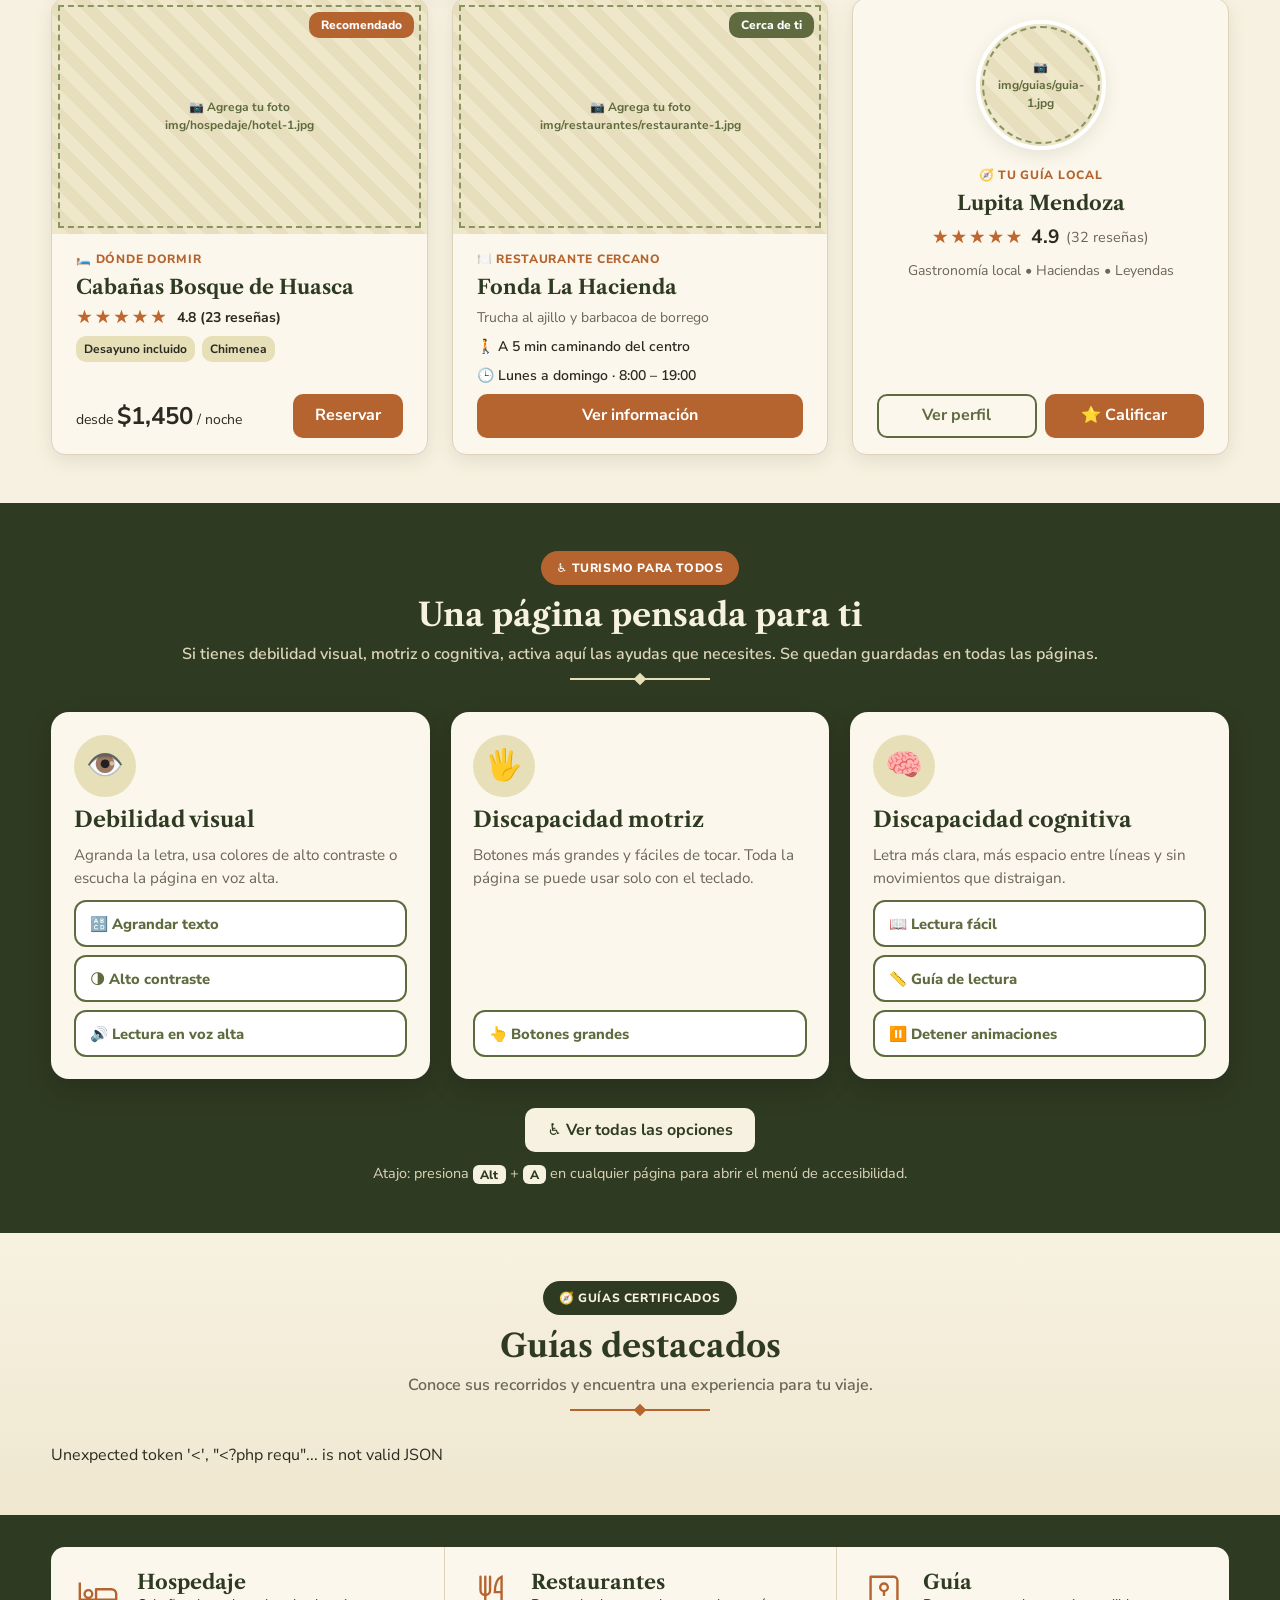
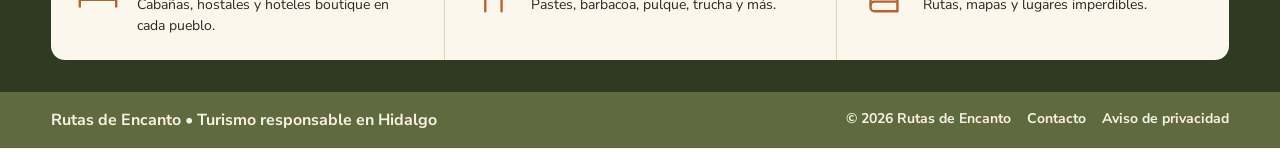
==== commit ecca50b3: "Unifica tipografía, botones, campos y tarjetas" ====
--- a/index.html
+++ b/index.html
@@ -45,7 +45,7 @@
         <p>Cascadas entre columnas de piedra, haciendas centenarias y leyendas de duendes en el bosque.</p>
         <div class="slide-botones">
           <a href="#explorar" class="btn" data-ir="huasca">Explorar Huasca</a>
-          <a href="#" class="btn btn-claro" data-reservar="huasca">Reservar hospedaje</a>
+          <a href="#" class="btn-secundario btn-secundario--claro" data-reservar="huasca">Reservar hospedaje</a>
         </div>
       </div>
     </div>
@@ -58,7 +58,7 @@
         <p>Un pueblo escondido entre pinos y peñas gigantes. Senderismo, escalada y aire puro.</p>
         <div class="slide-botones">
           <a href="#explorar" class="btn" data-ir="chico">Explorar Mineral del Chico</a>
-          <a href="#" class="btn btn-claro" data-reservar="chico">Reservar hospedaje</a>
+          <a href="#" class="btn-secundario btn-secundario--claro" data-reservar="chico">Reservar hospedaje</a>
         </div>
       </div>
     </div>
@@ -71,7 +71,7 @@
         <p>Calles empedradas, minas de plata y el aroma de los pastes recién horneados.</p>
         <div class="slide-botones">
           <a href="#explorar" class="btn" data-ir="real">Explorar Real del Monte</a>
-          <a href="#" class="btn btn-claro" data-reservar="real">Reservar hospedaje</a>
+          <a href="#" class="btn-secundario btn-secundario--claro" data-reservar="real">Reservar hospedaje</a>
         </div>
       </div>
     </div>
--- a/css/styles.css
+++ b/css/styles.css
@@ -15,21 +15,53 @@
   --gris: #6B6656;
   --borde: #DCD3B8;
   --estrella: #C0662E;
-  --sombra: 0 6px 18px rgba(47, 58, 34, .10);
-  --radio: 14px;
+  --fuente-titulo: 'Libre Caslon Text', Georgia, serif;
+  --fuente-texto: 'Nunito Sans', system-ui, sans-serif;
+  --tam-h1: clamp(2rem, 4.5vw, 3rem);
+  --tam-h2: clamp(1.5rem, 3vw, 2rem);
+  --tam-h3: 1.25rem;
+  --tam-texto: 1rem;
+  --tam-texto-secundario: .875rem;
+  --tam-etiqueta: .75rem;
+  --interlineado-titulo: 1.15;
+  --espacio-1: .25rem;
+  --espacio-2: .5rem;
+  --espacio-3: .75rem;
+  --espacio-4: 1rem;
+  --espacio-5: 1.5rem;
+  --espacio-6: 2rem;
+  --espacio-7: 3rem;
+  --radio-control: 10px;
+  --radio-card: 14px;
+  --radio-grande: 20px;
+  --radio-pill: 999px;
+  --radio-circular: 50%;
+  --sombra-card: 0 6px 18px rgba(47, 58, 34, .10);
+  --sombra-elevada: 0 12px 26px rgba(47, 58, 34, .16);
+  --sombra-header: 0 2px 10px rgba(0, 0, 0, .12);
+  --sombra-imagen: 0 16px 34px rgba(47, 58, 34, .2);
+  --sombra: var(--sombra-card);
+  --radio: var(--radio-card);
+  --alto-control: 44px;
+  --padding-boton-y: .625rem;
+  --padding-boton-x: 1.25rem;
 }
 
 * { box-sizing: border-box; margin: 0; padding: 0; }
 html { scroll-behavior: smooth; }
 body {
-  font-family: 'Nunito Sans', system-ui, sans-serif;
+  font-family: var(--fuente-texto);
+  font-size: var(--tam-texto);
   background: var(--crema);
   color: var(--texto);
   line-height: 1.5;
 }
 img { max-width: 100%; display: block; }
 a { color: inherit; text-decoration: none; }
-h1, h2, h3, .logo { font-family: 'Libre Caslon Text', Georgia, serif; line-height: 1.15; }
+h1, h2, h3, .logo { font-family: var(--fuente-titulo); line-height: var(--interlineado-titulo); }
+h1 { font-size: var(--tam-h1); text-align: left; }
+h2 { font-size: var(--tam-h2); }
+h3 { font-size: var(--tam-h3); }
 .contenedor { width: min(1200px, 92%); margin-inline: auto; }
 
 /* ---------- Encabezado ---------- */
@@ -37,7 +69,7 @@
   background: var(--olivo);
   color: var(--crema);
   position: sticky; top: 0; z-index: 50;
-  box-shadow: 0 2px 10px rgba(0,0,0,.12);
+  box-shadow: var(--sombra-header);
 }
 .header .contenedor {
   display: flex; align-items: center; justify-content: space-between;
@@ -51,13 +83,22 @@
 .menu-btn { display: none; background: none; border: 0; color: inherit; cursor: pointer; }
 .menu-btn svg { width: 30px; height: 30px; }
 
-.btn {
-  display: inline-flex; align-items: center; justify-content: center; gap: .45rem;
-  background: var(--terracota); color: #fff; font-weight: 700; font-family: inherit; font-size: 1rem;
-  padding: .65rem 1.3rem; border-radius: 10px; border: 0; cursor: pointer;
-  transition: background .2s, transform .2s;
-}
-.btn:hover { background: var(--terracota-osc); }
+.btn, .btn-secundario, .btn-sm {
+  display: inline-flex; align-items: center; justify-content: center; gap: var(--espacio-2);
+  min-height: var(--alto-control); padding: var(--padding-boton-y) var(--padding-boton-x);
+  border: 2px solid transparent; border-radius: var(--radio-control);
+  font: 700 var(--tam-texto)/1.2 var(--fuente-texto); text-align: center;
+  cursor: pointer; transition: background .2s, color .2s, border-color .2s, transform .2s;
+}
+.btn, .btn-sm { background: var(--terracota); color: #fff; }
+.btn:hover, .btn-sm:hover { background: var(--terracota-osc); }
+.btn-secundario { background: transparent; color: var(--olivo); border-color: var(--olivo); }
+.btn-secundario:hover { background: var(--olivo); color: #fff; }
+.btn-secundario--claro { background: rgba(255,255,255,.12); color: #fff; border-color: #fff; backdrop-filter: blur(4px); }
+.btn-secundario--claro:hover { background: #fff; color: var(--verde); }
+.btn:focus-visible, .btn-secundario:focus-visible, .btn-sm:focus-visible {
+  outline: 3px solid var(--olivo); outline-offset: 2px;
+}
 .btn svg { width: 18px; height: 18px; }
 .btn-bloque { width: 100%; }
 
@@ -69,59 +110,62 @@
   background: linear-gradient(rgba(28, 36, 18, .55), rgba(28, 36, 18, .60)),
               url('../img/hero.jpg') center / cover no-repeat var(--verde);
 }
-.hero h1 { font-size: clamp(2.2rem, 6vw, 4rem); text-shadow: 0 3px 12px rgba(0,0,0,.4); }
-.hero p { font-size: clamp(1rem, 2.2vw, 1.3rem); font-weight: 700; margin: .8rem auto 1.8rem; max-width: 760px; }
+.hero h1 { text-shadow: 0 3px 12px rgba(0,0,0,.4); }
+.hero p { font-size: var(--tam-texto); font-weight: 700; margin: var(--espacio-3) auto var(--espacio-5); max-width: 760px; }
 .hero-chips { display: flex; flex-wrap: wrap; gap: .8rem; justify-content: center; }
 .hero-chip {
   display: inline-flex; align-items: center; gap: .5rem; font-weight: 700;
-  padding: .6rem 1.2rem; border: 1px solid rgba(255,255,255,.6); border-radius: 12px;
+  padding: var(--espacio-3) var(--espacio-4); border: 1px solid rgba(255,255,255,.6); border-radius: var(--radio-control);
   background: rgba(47, 58, 34, .55); backdrop-filter: blur(3px);
 }
 
 /* ---------- Encabezado de páginas internas ---------- */
 .cabecera-pagina {
-  padding: 3.5rem 0 1.5rem;
+  padding: var(--espacio-7) 0 var(--espacio-5);
   background:
     radial-gradient(circle at 10% 0%, rgba(138,148,96,.18), transparent 40%),
     radial-gradient(circle at 90% 100%, rgba(181,100,47,.12), transparent 40%);
 }
-.cabecera-pagina h1 { font-size: clamp(2rem, 4.5vw, 3rem); color: var(--verde); }
-.cabecera-pagina p { font-weight: 600; font-size: 1.1rem; margin-top: .6rem; max-width: 720px; }
+.cabecera-pagina h1 { color: var(--verde); }
+.cabecera-pagina p { font-weight: 600; font-size: var(--tam-texto); margin-top: var(--espacio-2); max-width: 720px; }
+.titulo-pagina { text-align: left; }
+.titulo-pagina .adorno { margin-left: 0; margin-right: auto; }
 .pastilla {
   display: inline-flex; align-items: center; gap: .4rem; background: var(--verde); color: var(--crema);
-  font-size: .8rem; font-weight: 800; letter-spacing: .05em; padding: .35rem 1rem; border-radius: 999px; margin-bottom: 1rem;
+  font-size: var(--tam-etiqueta); font-weight: 800; letter-spacing: .05em; padding: var(--espacio-2) var(--espacio-4); border-radius: var(--radio-pill); margin-bottom: var(--espacio-4);
 }
 
 /* ---------- Títulos de sección ---------- */
-.seccion { padding: 3rem 0; }
-.titulo-seccion { text-align: center; margin-bottom: 2rem; }
-.titulo-seccion h2 { font-size: clamp(1.8rem, 4vw, 2.5rem); color: var(--verde); }
-.titulo-seccion p { color: var(--gris); font-weight: 600; margin-top: .4rem; }
-.adorno { width: 140px; height: 2px; margin: .8rem auto 0; background: var(--terracota); position: relative; }
+.seccion { padding: var(--espacio-7) 0; }
+.seccion--compacta { padding-top: var(--espacio-4); }
+.titulo-seccion { text-align: center; margin-bottom: var(--espacio-6); }
+.titulo-seccion h2 { color: var(--verde); }
+.titulo-seccion p { color: var(--gris); font-weight: 600; margin-top: var(--espacio-2); }
+.adorno { width: 140px; height: 2px; margin: var(--espacio-3) auto 0; background: var(--terracota); position: relative; }
 .adorno::after {
   content: ""; position: absolute; left: 50%; top: 50%; width: 9px; height: 9px;
   background: var(--terracota); transform: translate(-50%, -50%) rotate(45deg);
 }
-.titulo-lateral { display: flex; align-items: baseline; flex-wrap: wrap; gap: .4rem 1.2rem; margin-bottom: 1.5rem; }
-.titulo-lateral h2 { font-size: clamp(1.7rem, 3.5vw, 2.3rem); color: var(--verde); }
+.titulo-lateral { display: flex; align-items: baseline; flex-wrap: wrap; gap: var(--espacio-2) var(--espacio-5); margin-bottom: var(--espacio-5); }
+.titulo-lateral h2 { color: var(--verde); }
 .titulo-lateral p { font-weight: 700; color: var(--gris); }
 
 /* ---------- Rejillas ---------- */
-.rejilla { display: grid; gap: 1.5rem; grid-template-columns: repeat(auto-fill, minmax(300px, 1fr)); }
+.rejilla { display: grid; gap: var(--espacio-5); grid-template-columns: repeat(auto-fill, minmax(min(300px, 100%), 1fr)); }
 .rejilla-4 { grid-template-columns: repeat(auto-fill, minmax(240px, 1fr)); }
 
 /* ---------- Tarjetas ---------- */
 .card {
-  background: var(--crema-2); border: 1px solid var(--borde); border-radius: var(--radio);
-  overflow: hidden; box-shadow: var(--sombra); display: flex; flex-direction: column;
+  background: var(--crema-2); border: 1px solid var(--borde); border-radius: var(--radio-card);
+  overflow: hidden; box-shadow: var(--sombra-card); display: flex; flex-direction: column;
   transition: transform .2s, box-shadow .2s;
 }
-.card:hover { transform: translateY(-4px); box-shadow: 0 12px 26px rgba(47,58,34,.16); }
-.card-cuerpo { padding: 1rem 1.2rem 1.3rem; display: flex; flex-direction: column; gap: .55rem; flex: 1; }
-.card-cuerpo h3 { font-size: 1.35rem; color: var(--verde); }
+.card:hover { transform: translateY(-4px); box-shadow: var(--sombra-elevada); }
+.card-cuerpo { padding: var(--espacio-4) var(--espacio-5); display: flex; flex-direction: column; gap: var(--espacio-2); flex: 1; }
+.card-cuerpo h3 { color: var(--verde); }
 .card-centro { text-align: center; align-items: center; }
-.card-desc { color: var(--gris); font-size: .95rem; }
-.ubicacion { display: flex; align-items: center; gap: .35rem; font-weight: 600; font-size: .95rem; }
+.card-desc { color: var(--gris); font-size: var(--tam-texto-secundario); }
+.ubicacion { display: flex; align-items: center; gap: var(--espacio-1); font-weight: 600; font-size: var(--tam-texto-secundario); }
 .ubicacion svg { width: 17px; height: 17px; flex: none; color: var(--olivo); }
 
 /* ---------- Espacio para FOTO ----------
@@ -130,71 +174,72 @@
 .foto { position: relative; aspect-ratio: 16 / 10; background: var(--beige); overflow: hidden; }
 .foto img { width: 100%; height: 100%; object-fit: cover; }
 .foto.sin-foto {
-  display: grid; place-items: center; padding: 1rem;
+  display: grid; place-items: center; padding: var(--espacio-4);
   background: repeating-linear-gradient(45deg, #EEE7C9 0 12px, #E6DEBC 12px 24px);
   outline: 2px dashed var(--olivo-claro); outline-offset: -8px;
 }
 .foto.sin-foto::after {
   content: "📷 Agrega tu foto\A" attr(data-ruta);
-  white-space: pre-wrap; text-align: center; font-size: .82rem; font-weight: 700; color: var(--olivo);
+  white-space: pre-wrap; text-align: center; font-size: var(--tam-etiqueta); font-weight: 700; color: var(--olivo);
 }
 .avatar {
-  width: 130px; height: 130px; border-radius: 50%; aspect-ratio: 1;
+  width: 130px; height: 130px; border-radius: var(--radio-circular); aspect-ratio: 1;
   border: 4px solid #fff; box-shadow: var(--sombra); margin: 1.3rem auto 0;
 }
-.avatar.sin-foto::after { content: "📷\A" attr(data-ruta); font-size: .7rem; }
+.avatar.sin-foto::after { content: "📷\A" attr(data-ruta); font-size: var(--tam-etiqueta); }
 
 .badge {
   position: absolute; top: .8rem; right: .8rem; z-index: 2;
-  background: var(--terracota); color: #fff; font-weight: 800; font-size: .85rem;
-  padding: .3rem .85rem; border-radius: 10px;
+  background: var(--terracota); color: #fff; font-weight: 800; font-size: var(--tam-etiqueta);
+  padding: var(--espacio-1) var(--espacio-3); border-radius: var(--radio-control);
 }
 .badge.verde { background: var(--olivo); }
 
 /* ---------- Etiquetas y chips ---------- */
 .etiquetas { display: flex; flex-wrap: wrap; gap: .45rem; }
-.etiqueta { background: var(--beige); font-size: .85rem; font-weight: 700; padding: .25rem .7rem; border-radius: 8px; }
+.etiquetas-centradas { justify-content: center; }
+.etiqueta { display: inline-flex; align-items: center; gap: var(--espacio-2); background: var(--beige); font-size: var(--tam-etiqueta); font-weight: 700; padding: var(--espacio-1) var(--espacio-2); border-radius: var(--radio-control); }
 .etiqueta.terracota { background: var(--terracota); color: #fff; }
 .etiqueta.olivo { background: var(--olivo); color: #fff; }
 .categoria {
-  align-self: center; background: var(--terracota); color: #fff; font-size: .82rem; font-weight: 800;
-  padding: .2rem 1rem; border-radius: 8px;
-}
-
-.filtros { display: flex; flex-wrap: wrap; align-items: center; gap: .7rem; margin: 1.8rem 0 2rem; }
+  align-self: center; background: var(--terracota); color: #fff; font-size: var(--tam-etiqueta); font-weight: 800;
+  padding: var(--espacio-1) var(--espacio-4); border-radius: var(--radio-control);
+}
+
+.filtros { display: flex; flex-wrap: wrap; align-items: center; gap: var(--espacio-2); margin: var(--espacio-5) 0 var(--espacio-6); }
 .chip {
-  font-family: inherit; font-size: 1rem; font-weight: 700; color: var(--texto);
-  background: var(--crema-2); border: 1.5px solid var(--borde); border-radius: 10px;
-  padding: .5rem 1.1rem; cursor: pointer; transition: all .2s;
+  min-height: var(--alto-control); font: 700 var(--tam-texto)/1.2 var(--fuente-texto); color: var(--texto);
+  background: var(--crema-2); border: 1.5px solid var(--borde); border-radius: var(--radio-control);
+  padding: var(--padding-boton-y) var(--padding-boton-x); cursor: pointer; transition: all .2s;
 }
 .chip:hover { border-color: var(--olivo); }
 .chip.activo { background: var(--olivo); border-color: var(--olivo); color: #fff; }
 .contador { margin-left: auto; font-weight: 800; }
 
 /* ---------- Estrellas y precio ---------- */
-.estrellas { display: flex; align-items: center; gap: .4rem; font-weight: 700; font-size: .95rem; }
+.estrellas { display: flex; align-items: center; gap: var(--espacio-2); font-weight: 700; font-size: var(--tam-texto-secundario); }
 .estrellas span { color: var(--estrella); letter-spacing: 2px; font-size: 1.1rem; }
-.card-pie { display: flex; align-items: center; justify-content: space-between; gap: .8rem; margin-top: auto; padding-top: .6rem; }
-.precio { font-size: .9rem; white-space: nowrap; }
+.card-pie { display: flex; align-items: center; justify-content: space-between; gap: var(--espacio-3); margin-top: auto; padding-top: var(--espacio-2); }
+.precio { font-size: var(--tam-texto-secundario); white-space: nowrap; }
 .precio strong { font-size: 1.5rem; }
 
 /* ---------- Franja de servicios ---------- */
-.servicios { background: var(--verde); padding: 2rem 0; }
+.servicios { background: var(--verde); padding: var(--espacio-6) 0; }
 .servicios-caja {
-  background: var(--crema-2); border-radius: var(--radio);
+  background: var(--crema-2); border-radius: var(--radio-card);
   display: grid; grid-template-columns: repeat(3, 1fr);
 }
-.servicio { display: flex; gap: 1rem; padding: 1.5rem 1.8rem; transition: background .2s; }
+.servicio { display: flex; gap: var(--espacio-4); padding: var(--espacio-5); transition: background .2s; }
 .servicio:hover { background: #F2EBD6; }
 .servicio + .servicio { border-left: 1px solid var(--borde); }
 .servicio svg { width: 46px; height: 46px; flex: none; color: var(--terracota); }
-.servicio h3 { font-size: 1.4rem; color: var(--verde); }
-.servicio p { font-size: .95rem; }
+.servicio h3 { color: var(--verde); }
+.servicio p { font-size: var(--tam-texto-secundario); }
 
 /* ---------- Pie de página ---------- */
-.footer { background: var(--olivo); color: var(--crema); padding: 1.2rem 0; font-weight: 700; }
-.footer .contenedor { display: flex; flex-wrap: wrap; justify-content: space-between; gap: .8rem; }
-.footer-links { display: flex; flex-wrap: wrap; gap: .4rem 1rem; font-size: .92rem; }
+.footer { background: var(--olivo); color: var(--crema); padding: var(--espacio-4) 0; font-weight: 700; }
+.footer .contenedor { display: flex; flex-wrap: wrap; justify-content: space-between; gap: var(--espacio-3); }
+.footer-links { display: flex; flex-wrap: wrap; gap: var(--espacio-2) var(--espacio-4); font-size: var(--tam-texto-secundario); }
 .footer-links a:hover { text-decoration: underline; }
 
 .separador {
@@ -258,23 +303,15 @@
 .slide-etiqueta {
   display: inline-block;
   background: var(--terracota);
-  font-size: .8rem; font-weight: 800; letter-spacing: .08em; text-transform: uppercase;
-  padding: .4rem 1rem; border-radius: 999px;
+  font-size: var(--tam-etiqueta); font-weight: 800; letter-spacing: .08em; text-transform: uppercase;
+  padding: var(--espacio-2) var(--espacio-4); border-radius: var(--radio-pill);
 }
 .slide-texto h1 {
-  font-size: clamp(2.6rem, 7vw, 5rem);
-  margin: 1rem 0 .8rem;
+  margin: var(--espacio-4) 0 var(--espacio-3);
   text-shadow: 0 4px 18px rgba(0,0,0,.35);
 }
-.slide-texto p { font-size: clamp(1.05rem, 2.2vw, 1.35rem); font-weight: 600; max-width: 560px; }
-.slide-botones { display: flex; flex-wrap: wrap; gap: .9rem; margin-top: 1.8rem; }
-.slide-botones .btn { padding: .9rem 1.6rem; font-size: 1.05rem; }
-.btn-claro {
-  background: rgba(255,255,255,.12);
-  border: 2px solid #fff;
-  backdrop-filter: blur(4px);
-}
-.btn-claro:hover { background: #fff; color: var(--verde); }
+.slide-texto p { font-size: var(--tam-texto); font-weight: 600; max-width: 560px; }
+.slide-botones { display: flex; flex-wrap: wrap; gap: var(--espacio-3); margin-top: var(--espacio-5); }
 
 .slider-flecha {
   position: absolute; top: 50%; z-index: 3; transform: translateY(-50%);
@@ -292,7 +329,7 @@
   z-index: 3; display: flex; gap: .6rem;
 }
 .slider-puntos button {
-  width: 12px; height: 12px; border-radius: 999px; border: 0;
+  width: 12px; height: 12px; border-radius: var(--radio-pill); border: 0;
   background: rgba(255,255,255,.55); cursor: pointer; transition: all .3s;
 }
 .slider-puntos button.activo { width: 34px; background: var(--terracota); }
@@ -301,26 +338,42 @@
 .buscador-wrap { position: relative; z-index: 5; margin-top: -60px; }
 .buscador {
   background: var(--crema-2);
-  border-radius: 18px;
-  box-shadow: 0 18px 40px rgba(0,0,0,.18);
-  padding: 1.3rem;
+  border-radius: var(--radio-grande);
+  box-shadow: var(--sombra-elevada);
+  padding: var(--espacio-5);
   display: grid;
   grid-template-columns: 1.5fr 1fr 1fr .8fr auto;
-  gap: 1rem; align-items: end;
-}
-.buscador .btn { padding: .78rem 1.4rem; }
+  gap: var(--espacio-4); align-items: end;
+}
 .campo { min-width: 0; }
 .campo label {
-  display: block; margin-bottom: .3rem;
-  font-size: .78rem; font-weight: 800; letter-spacing: .05em; text-transform: uppercase;
+  display: block; margin-bottom: var(--espacio-1);
+  font-size: var(--tam-etiqueta); font-weight: 800; letter-spacing: .05em; text-transform: uppercase;
   color: var(--gris);
 }
-.campo input, .campo select, .campo textarea {
-  width: 100%; font: inherit; color: var(--texto);
-  padding: .65rem .8rem;
-  border: 1.5px solid var(--borde); border-radius: 10px; background: #fff;
-}
-.campo input:focus, .campo select:focus, .campo textarea:focus { outline: 2px solid var(--olivo); border-color: var(--olivo); }
+.campo input:not([type="checkbox"]):not([type="radio"]), .campo select, .campo textarea {
+  width: 100%; min-width: 0; min-height: var(--alto-control);
+  font: var(--tam-texto)/1.4 var(--fuente-texto); color: var(--texto);
+  padding: var(--padding-boton-y) .8rem;
+  border: 1.5px solid var(--borde); border-radius: var(--radio-control); background: #fff;
+}
+.campo input:not([type="checkbox"]):not([type="radio"]), .campo select { height: var(--alto-control); }
+.campo textarea { min-height: 7rem; resize: vertical; }
+.campo input[type="checkbox"], .campo input[type="radio"], input[type="checkbox"], input[type="radio"] {
+  width: 1.1rem; height: 1.1rem; padding: 0; accent-color: var(--terracota);
+  vertical-align: middle; flex: 0 0 auto;
+}
+.campo input:focus-visible, .campo select:focus-visible, .campo textarea:focus-visible,
+input[type="checkbox"]:focus-visible, input[type="radio"]:focus-visible {
+  outline: 2px solid var(--olivo); outline-offset: 2px; border-color: var(--olivo);
+}
+.campo fieldset { min-width: 0; }
+.campo legend { margin-bottom: var(--espacio-2); font-size: var(--tam-etiqueta); font-weight: 800; letter-spacing: .05em; text-transform: uppercase; color: var(--gris); }
+.campo input[type="file"] { height: auto; }
+fieldset > legend { margin-bottom: var(--espacio-2); font-size: var(--tam-etiqueta); font-weight: 800; letter-spacing: .05em; text-transform: uppercase; color: var(--gris); }
+.consentimiento-label { font-size: var(--tam-texto-secundario); }
+.dos-botones > * { min-width: 0; }
+.dos-botones .btn, .dos-botones .btn-secundario { width: 100%; }
 
 /* ---------- ¿A dónde irás hoy? ---------- */
 #explorar, #guias, #buscar { scroll-margin-top: 90px; }
@@ -328,7 +381,7 @@
 .tabs-pueblos { display: flex; flex-wrap: wrap; justify-content: center; gap: .8rem; margin-bottom: 2.2rem; }
 .tab-pueblo {
   font: inherit; font-size: 1.05rem; font-weight: 800; color: var(--verde);
-  padding: .8rem 1.5rem; border-radius: 999px;
+  padding: var(--espacio-3) var(--espacio-5); border-radius: var(--radio-pill);
   border: 2px solid var(--borde); background: var(--crema-2);
   cursor: pointer; transition: all .2s;
 }
@@ -340,21 +393,19 @@
   display: grid; grid-template-columns: 1.15fr 1fr; gap: 2.2rem; align-items: center;
   margin-bottom: 2.2rem;
 }
-.panel-foto { border-radius: 22px; aspect-ratio: 16 / 11; box-shadow: 0 16px 34px rgba(47,58,34,.2); }
-.panel-info h3 { font-size: clamp(1.9rem, 4vw, 2.7rem); color: var(--verde); margin: .3rem 0; }
+.panel-foto { border-radius: var(--radio-grande); aspect-ratio: 16 / 11; box-shadow: var(--sombra-imagen); }
+.panel-info h3 { color: var(--verde); margin: var(--espacio-1) 0; }
 .panel-info > p { margin-bottom: .8rem; }
 .frase-pueblo { color: var(--terracota); font-weight: 800; font-style: italic; font-size: 1.15rem; }
 .datos-pueblo { display: flex; flex-wrap: wrap; gap: .5rem; margin: 1rem 0; }
-.datos-pueblo span { background: var(--beige); padding: .35rem .9rem; border-radius: 999px; font-weight: 700; font-size: .9rem; }
+.datos-pueblo span { background: var(--beige); padding: var(--espacio-1) var(--espacio-3); border-radius: var(--radio-pill); font-weight: 700; font-size: var(--tam-texto-secundario); }
 .imperdibles-titulo { font-weight: 800; color: var(--verde); }
 .imperdibles { list-style: none; display: grid; gap: .35rem; }
 .imperdibles li::before { content: "✓"; color: var(--olivo); font-weight: 900; margin-right: .5rem; }
 
 .panel-tarjetas { display: grid; grid-template-columns: repeat(auto-fit, minmax(280px, 1fr)); gap: 1.5rem; }
-.card-tipo { font-size: .78rem; font-weight: 800; letter-spacing: .06em; text-transform: uppercase; color: var(--terracota); }
-.dos-botones { display: grid; grid-template-columns: 1fr 1fr; gap: .6rem; width: 100%; margin-top: auto; }
-.btn-borde { background: transparent; color: var(--olivo); border: 2px solid var(--olivo); }
-.btn-borde:hover { background: var(--olivo); color: #fff; }
+.card-tipo { font-size: var(--tam-etiqueta); font-weight: 800; letter-spacing: .06em; text-transform: uppercase; color: var(--terracota); }
+.dos-botones { display: grid; grid-template-columns: 1fr 1fr; gap: var(--espacio-2); width: 100%; margin-top: auto; }
 
 /* ---------- Estrellas de calificación ---------- */
 .calif-estrellas,
@@ -380,7 +431,7 @@
 .guia-comentario {
   width: 100%; text-align: left;
   background: var(--crema); border-left: 3px solid var(--terracota);
-  padding: .7rem .9rem; border-radius: 8px;
+  padding: var(--espacio-2) var(--espacio-3); border-radius: var(--radio-control);
   font-style: italic; font-size: .92rem;
 }
 .guia-comentario span { display: block; font-style: normal; font-weight: 700; color: var(--gris); font-size: .82rem; margin-top: .3rem; }
@@ -396,22 +447,22 @@
 .modal-caja {
   position: relative;
   width: min(540px, 100%); max-height: 92vh; overflow: auto;
-  background: var(--crema-2); border-radius: 20px;
-  padding: 1.8rem; animation: aparecer .3s ease;
+  background: var(--crema-2); border-radius: var(--radio-grande);
+  padding: var(--espacio-5); animation: aparecer .3s ease;
 }
 .modal-cerrar {
   position: absolute; top: .8rem; right: .8rem; z-index: 3;
-  width: 38px; height: 38px; border-radius: 50%; border: 0;
+  width: 38px; height: 38px; border-radius: var(--radio-circular); border: 0;
   background: var(--beige); font-size: 1.4rem; cursor: pointer;
 }
 .modal-cerrar:hover { background: var(--terracota); color: #fff; }
-.modal h3 { font-size: 1.6rem; color: var(--verde); margin-bottom: .3rem; }
-.modal-sub { color: var(--gris); font-weight: 700; margin-bottom: 1.1rem; }
-.modal-foto { border-radius: 14px; aspect-ratio: 16 / 8; margin-bottom: 1.1rem; }
-.form-grid { display: grid; grid-template-columns: 1fr 1fr; gap: .9rem; }
+.modal h3 { color: var(--verde); margin-bottom: var(--espacio-1); }
+.modal-sub { color: var(--gris); font-weight: 700; margin-bottom: var(--espacio-4); }
+.modal-foto { border-radius: var(--radio-card); aspect-ratio: 16 / 8; margin-bottom: var(--espacio-4); }
+.form-grid { display: grid; grid-template-columns: 1fr 1fr; gap: var(--espacio-3); }
 .completo { grid-column: 1 / -1; }
-.resumen { background: var(--beige); padding: .8rem 1rem; border-radius: 10px; font-weight: 700; }
-.info-lista { list-style: none; display: grid; gap: .6rem; margin: .5rem 0 1.4rem; font-weight: 600; }
+.resumen { background: var(--beige); padding: var(--espacio-3) var(--espacio-4); border-radius: var(--radio-control); font-weight: 700; }
+.info-lista { list-style: none; display: grid; gap: var(--espacio-2); margin: var(--espacio-2) 0 var(--espacio-5); font-weight: 600; }
 .centrado { text-align: center; }
 .estrellas-input { display: flex; justify-content: center; gap: .3rem; margin: .5rem 0 .2rem; }
 .estrella-btn {
@@ -426,11 +477,11 @@
 
 /* ---------- Aviso flotante ---------- */
 .toast {
-  position: fixed; bottom: 1.5rem; left: 50%; z-index: 200;
+  position: fixed; bottom: var(--espacio-5); left: 50%; z-index: 200;
   transform: translate(-50%, 200%);
   background: var(--verde); color: #fff; font-weight: 700;
-  padding: .9rem 1.5rem; border-radius: 12px;
-  box-shadow: 0 10px 30px rgba(0,0,0,.25);
+  padding: var(--espacio-3) var(--espacio-5); border-radius: var(--radio-control);
+  box-shadow: var(--sombra-elevada);
   transition: transform .35s ease;
 }
 .toast.visible { transform: translate(-50%, 0); }
@@ -452,23 +503,29 @@
 }
 @media (max-width: 520px) {
   .form-grid { grid-template-columns: 1fr; }
-  .slide-botones .btn { width: 100%; }
+  .slide-botones .btn, .slide-botones .btn-secundario { width: 100%; }
 }
 
 .aviso-contacto {
-  display: flex; flex-direction: column; align-items: center; gap: .9rem;
-  padding: 1rem; text-align: center;
-  background: var(--crema); border: 1px solid var(--borde); border-radius: var(--radio);
-}
-.aviso-contacto__acciones { display: flex; justify-content: center; gap: .8rem; }
-.aviso-contacto__acciones .btn-secundario {
-  display: inline-flex; align-items: center; justify-content: center;
-  padding: .65rem 1.3rem; border: 2px solid var(--olivo); border-radius: 10px;
-  background: transparent; color: var(--olivo); font: 700 1rem 'Nunito Sans', system-ui, sans-serif;
-  cursor: pointer; transition: background .2s, color .2s;
-}
-.aviso-contacto__acciones .btn-secundario:hover { background: var(--olivo); color: #fff; }
+  display: flex; flex-direction: column; align-items: center; gap: var(--espacio-3);
+  padding: var(--espacio-4); text-align: center;
+  background: var(--crema); border: 1px solid var(--borde); border-radius: var(--radio-card);
+}
+.aviso-contacto__acciones { display: flex; justify-content: center; gap: var(--espacio-3); }
+.stack-card { margin-bottom: var(--espacio-5); }
+.stack-form { margin-top: var(--espacio-4); }
+.fieldset-reset { border: 0; }
+.consentimiento-label { display: flex; align-items: flex-start; gap: var(--espacio-2); }
+.mapa-ruta { height: 340px; border-radius: var(--radio-card); }
+.marcador-ruta-numero {
+  display: grid; place-items: center; width: 28px; height: 28px;
+  border: 2px solid #fff; border-radius: var(--radio-pill);
+  background: var(--terracota); color: #fff; font-weight: 800;
+}
+.card-accion-final { margin-top: auto; }
+.mt-4 { margin-top: var(--espacio-4); }
 @media (max-width: 480px) {
   .aviso-contacto__acciones { width: 100%; flex-direction: column; }
   .aviso-contacto__acciones a { width: 100%; }
-}
+  .dos-botones { grid-template-columns: 1fr; }
+}
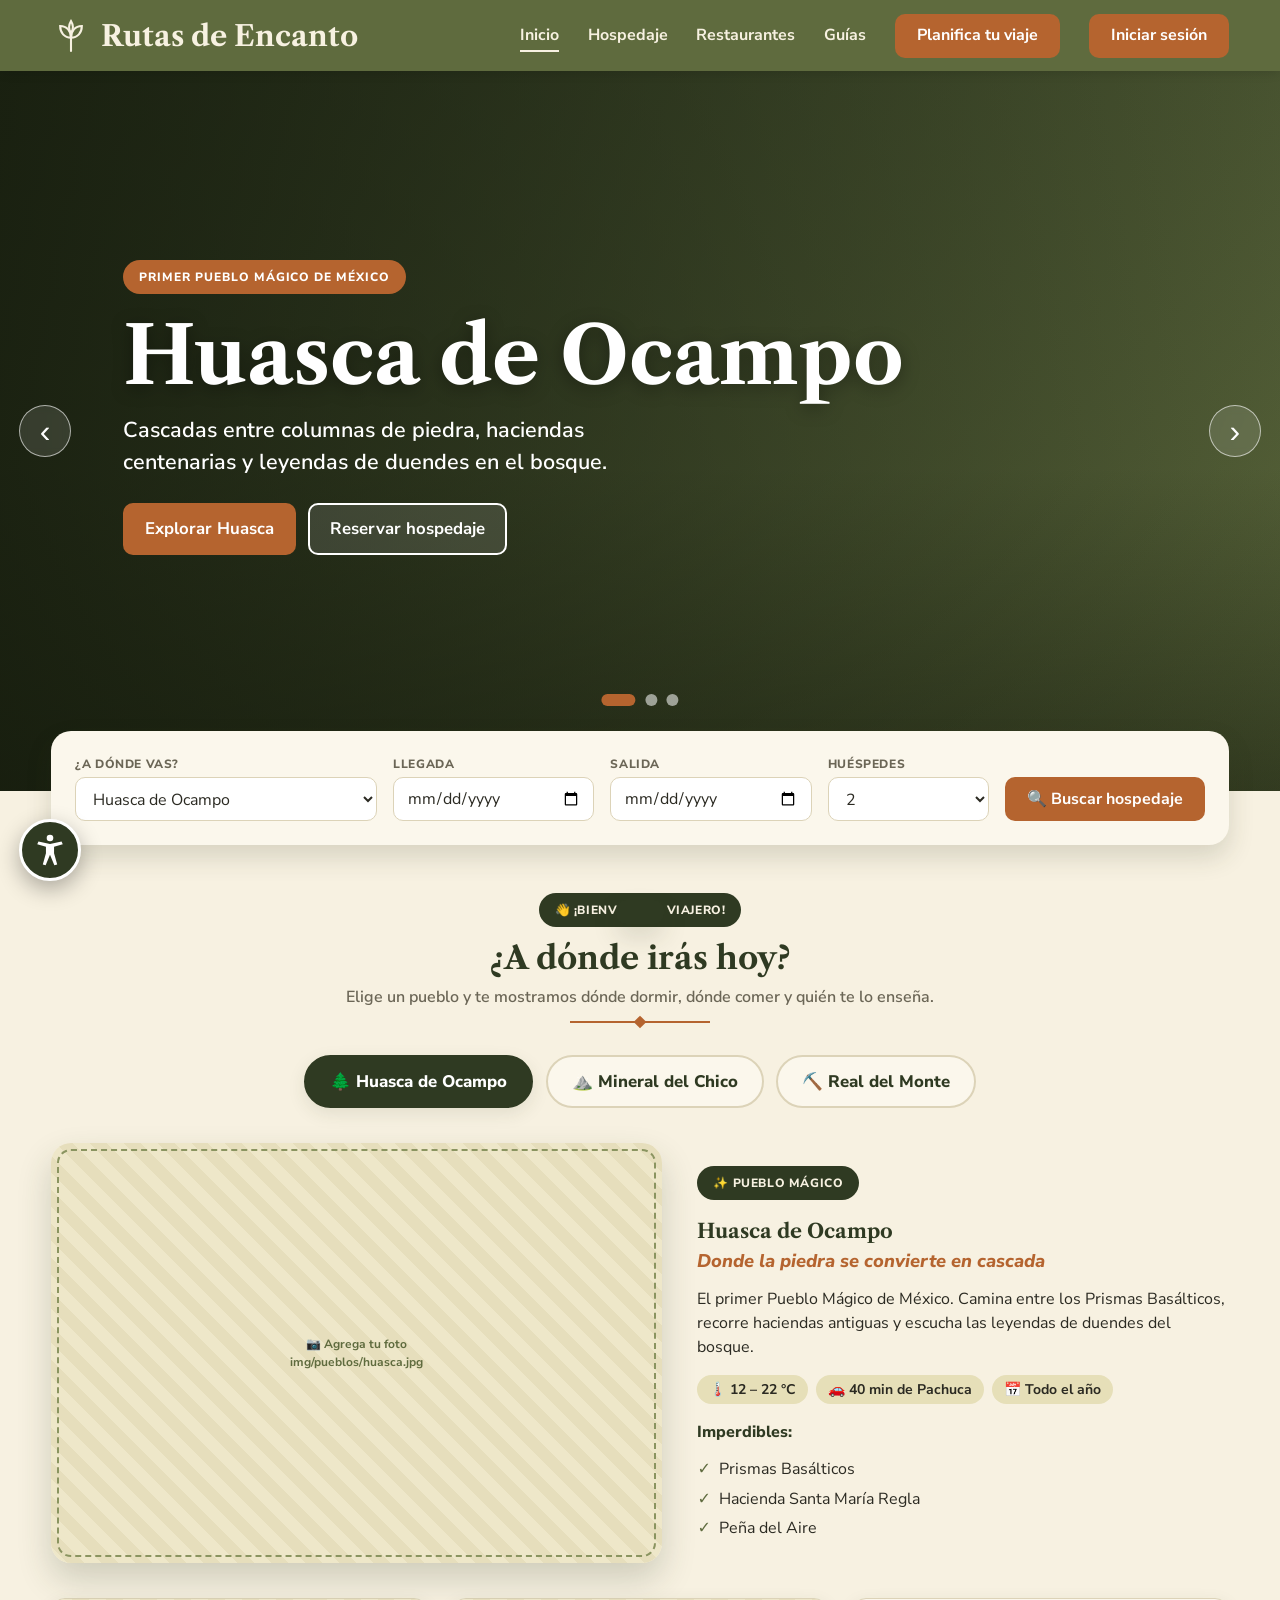
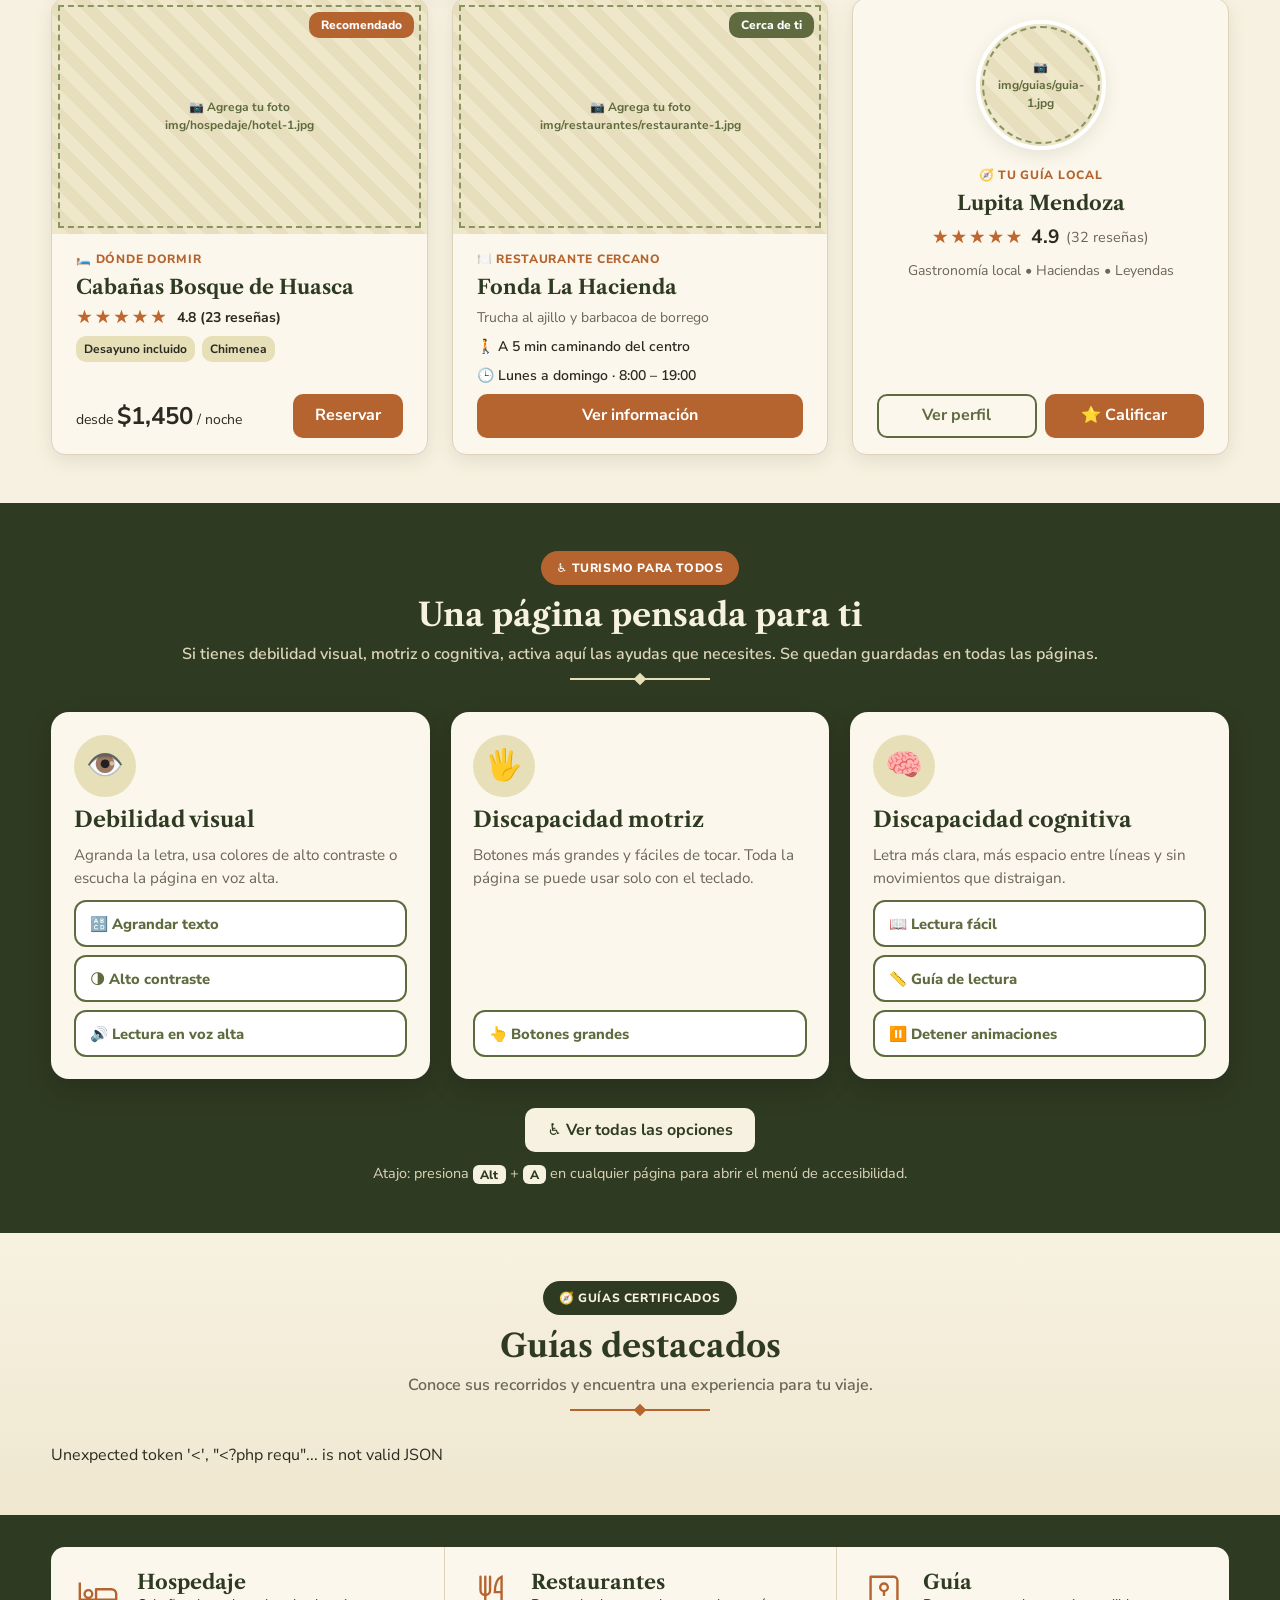
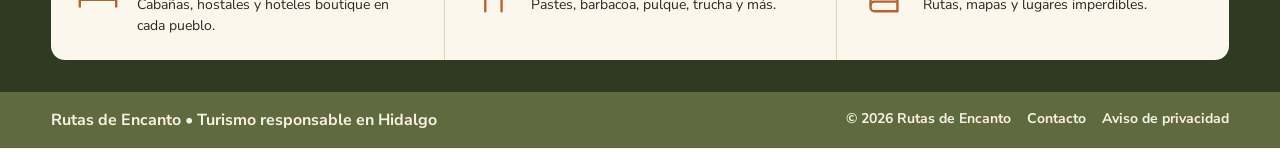
==== commit e677e0c2: "Registro como guía con aprobación de admin y validación de formularios" ====
--- a/index.html
+++ b/index.html
@@ -44,8 +44,8 @@
         <h1>Huasca de Ocampo</h1>
         <p>Cascadas entre columnas de piedra, haciendas centenarias y leyendas de duendes en el bosque.</p>
         <div class="slide-botones">
-          <a href="#explorar" class="btn" data-ir="huasca">Explorar Huasca</a>
-          <a href="#" class="btn-secundario btn-secundario--claro" data-reservar="huasca">Reservar hospedaje</a>
+          <a href="#explorar" class="btn btn--grande" data-ir="huasca">Explorar Huasca</a>
+          <a href="#" class="btn-secundario btn-secundario--claro btn--grande" data-reservar="huasca">Reservar hospedaje</a>
         </div>
       </div>
     </div>
@@ -57,8 +57,8 @@
         <h1>Mineral del Chico</h1>
         <p>Un pueblo escondido entre pinos y peñas gigantes. Senderismo, escalada y aire puro.</p>
         <div class="slide-botones">
-          <a href="#explorar" class="btn" data-ir="chico">Explorar Mineral del Chico</a>
-          <a href="#" class="btn-secundario btn-secundario--claro" data-reservar="chico">Reservar hospedaje</a>
+          <a href="#explorar" class="btn btn--grande" data-ir="chico">Explorar Mineral del Chico</a>
+          <a href="#" class="btn-secundario btn-secundario--claro btn--grande" data-reservar="chico">Reservar hospedaje</a>
         </div>
       </div>
     </div>
@@ -70,8 +70,8 @@
         <h1>Real del Monte</h1>
         <p>Calles empedradas, minas de plata y el aroma de los pastes recién horneados.</p>
         <div class="slide-botones">
-          <a href="#explorar" class="btn" data-ir="real">Explorar Real del Monte</a>
-          <a href="#" class="btn-secundario btn-secundario--claro" data-reservar="real">Reservar hospedaje</a>
+          <a href="#explorar" class="btn btn--grande" data-ir="real">Explorar Real del Monte</a>
+          <a href="#" class="btn-secundario btn-secundario--claro btn--grande" data-reservar="real">Reservar hospedaje</a>
         </div>
       </div>
     </div>
@@ -232,6 +232,7 @@
   <div class="toast" id="toast"></div>
 
   <script src="js/validar-fechas.js"></script>
+  <script src="js/validacion-formularios.js"></script>
   <script src="js/sesion.js" data-base=""></script>
   <script src="js/main.js"></script>
   <script src="js/accesibilidad.js"></script>
--- a/css/styles.css
+++ b/css/styles.css
@@ -18,6 +18,8 @@
   --fuente-titulo: 'Libre Caslon Text', Georgia, serif;
   --fuente-texto: 'Nunito Sans', system-ui, sans-serif;
   --tam-h1: clamp(2rem, 4.5vw, 3rem);
+  --tam-h1-hero: clamp(2.6rem, 7vw, 5rem);
+  --tam-texto-hero: clamp(1.05rem, 2.2vw, 1.35rem);
   --tam-h2: clamp(1.5rem, 3vw, 2rem);
   --tam-h3: 1.25rem;
   --tam-texto: 1rem;
@@ -96,6 +98,7 @@
 .btn-secundario:hover { background: var(--olivo); color: #fff; }
 .btn-secundario--claro { background: rgba(255,255,255,.12); color: #fff; border-color: #fff; backdrop-filter: blur(4px); }
 .btn-secundario--claro:hover { background: #fff; color: var(--verde); }
+.btn--grande { min-height: 52px; font-size: 1.05rem; }
 .btn:focus-visible, .btn-secundario:focus-visible, .btn-sm:focus-visible {
   outline: 3px solid var(--olivo); outline-offset: 2px;
 }
@@ -110,7 +113,7 @@
   background: linear-gradient(rgba(28, 36, 18, .55), rgba(28, 36, 18, .60)),
               url('../img/hero.jpg') center / cover no-repeat var(--verde);
 }
-.hero h1 { text-shadow: 0 3px 12px rgba(0,0,0,.4); }
+.hero h1 { font-size: clamp(2.2rem, 6vw, 4rem); text-shadow: 0 3px 12px rgba(0,0,0,.4); }
 .hero p { font-size: var(--tam-texto); font-weight: 700; margin: var(--espacio-3) auto var(--espacio-5); max-width: 760px; }
 .hero-chips { display: flex; flex-wrap: wrap; gap: .8rem; justify-content: center; }
 .hero-chip {
@@ -128,8 +131,14 @@
 }
 .cabecera-pagina h1 { color: var(--verde); }
 .cabecera-pagina p { font-weight: 600; font-size: var(--tam-texto); margin-top: var(--espacio-2); max-width: 720px; }
-.titulo-pagina { text-align: left; }
-.titulo-pagina .adorno { margin-left: 0; margin-right: auto; }
+.cabecera-pagina, .titulo-pagina { text-align: center; }
+.cabecera-pagina--izquierda { text-align: left; }
+.auth .titulo-pagina { text-align: left; }
+.auth .titulo-pagina .adorno { margin-left: 0; margin-right: auto; }
+.cabecera-pagina > .contenedor > p { margin-left: auto; margin-right: auto; }
+.cabecera-pagina--izquierda > .contenedor > p { margin-left: 0; margin-right: 0; }
+.cabecera-pagina .filtros, .cabecera-pagina .rejilla { text-align: left; }
+.cabecera-pagina .adorno, .titulo-pagina .adorno { margin-inline: auto; }
 .pastilla {
   display: inline-flex; align-items: center; gap: .4rem; background: var(--verde); color: var(--crema);
   font-size: var(--tam-etiqueta); font-weight: 800; letter-spacing: .05em; padding: var(--espacio-2) var(--espacio-4); border-radius: var(--radio-pill); margin-bottom: var(--espacio-4);
@@ -306,11 +315,13 @@
   font-size: var(--tam-etiqueta); font-weight: 800; letter-spacing: .08em; text-transform: uppercase;
   padding: var(--espacio-2) var(--espacio-4); border-radius: var(--radio-pill);
 }
+/* exclusivo del carrusel/hero: conserva su jerarquía sin afectar otros H1. */
 .slide-texto h1 {
+  font-size: var(--tam-h1-hero);
   margin: var(--espacio-4) 0 var(--espacio-3);
   text-shadow: 0 4px 18px rgba(0,0,0,.35);
 }
-.slide-texto p { font-size: var(--tam-texto); font-weight: 600; max-width: 560px; }
+.slide-texto p { font-size: var(--tam-texto-hero); font-weight: 600; max-width: 560px; }
 .slide-botones { display: flex; flex-wrap: wrap; gap: var(--espacio-3); margin-top: var(--espacio-5); }
 
 .slider-flecha {
@@ -351,6 +362,10 @@
   font-size: var(--tam-etiqueta); font-weight: 800; letter-spacing: .05em; text-transform: uppercase;
   color: var(--gris);
 }
+.ayuda, .error-campo { display: block; margin-top: var(--espacio-1); font-size: var(--tam-texto-secundario); }
+.ayuda { color: var(--gris); }
+.error-campo { color: var(--terracota-osc); font-weight: 700; }
+.campo [aria-invalid="true"] { border-color: var(--terracota); }
 .campo input:not([type="checkbox"]):not([type="radio"]), .campo select, .campo textarea {
   width: 100%; min-width: 0; min-height: var(--alto-control);
   font: var(--tam-texto)/1.4 var(--fuente-texto); color: var(--texto);
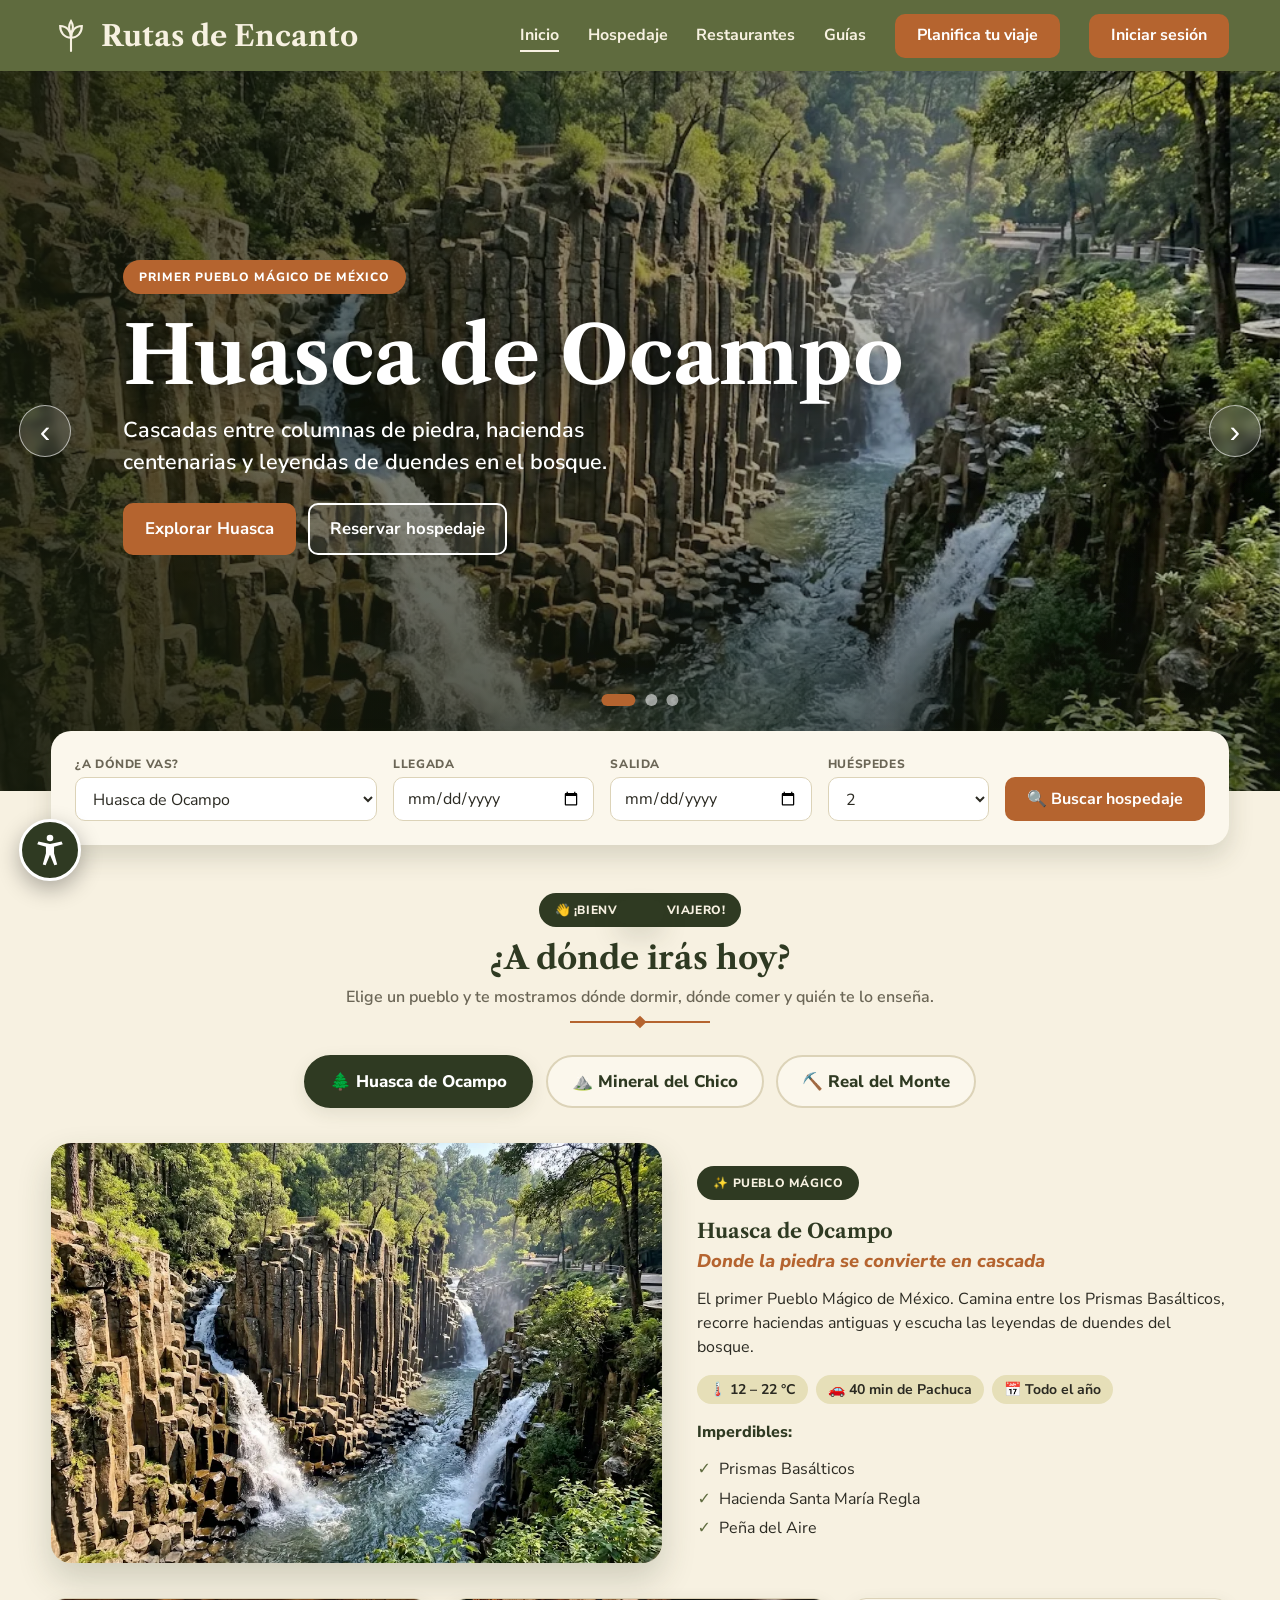
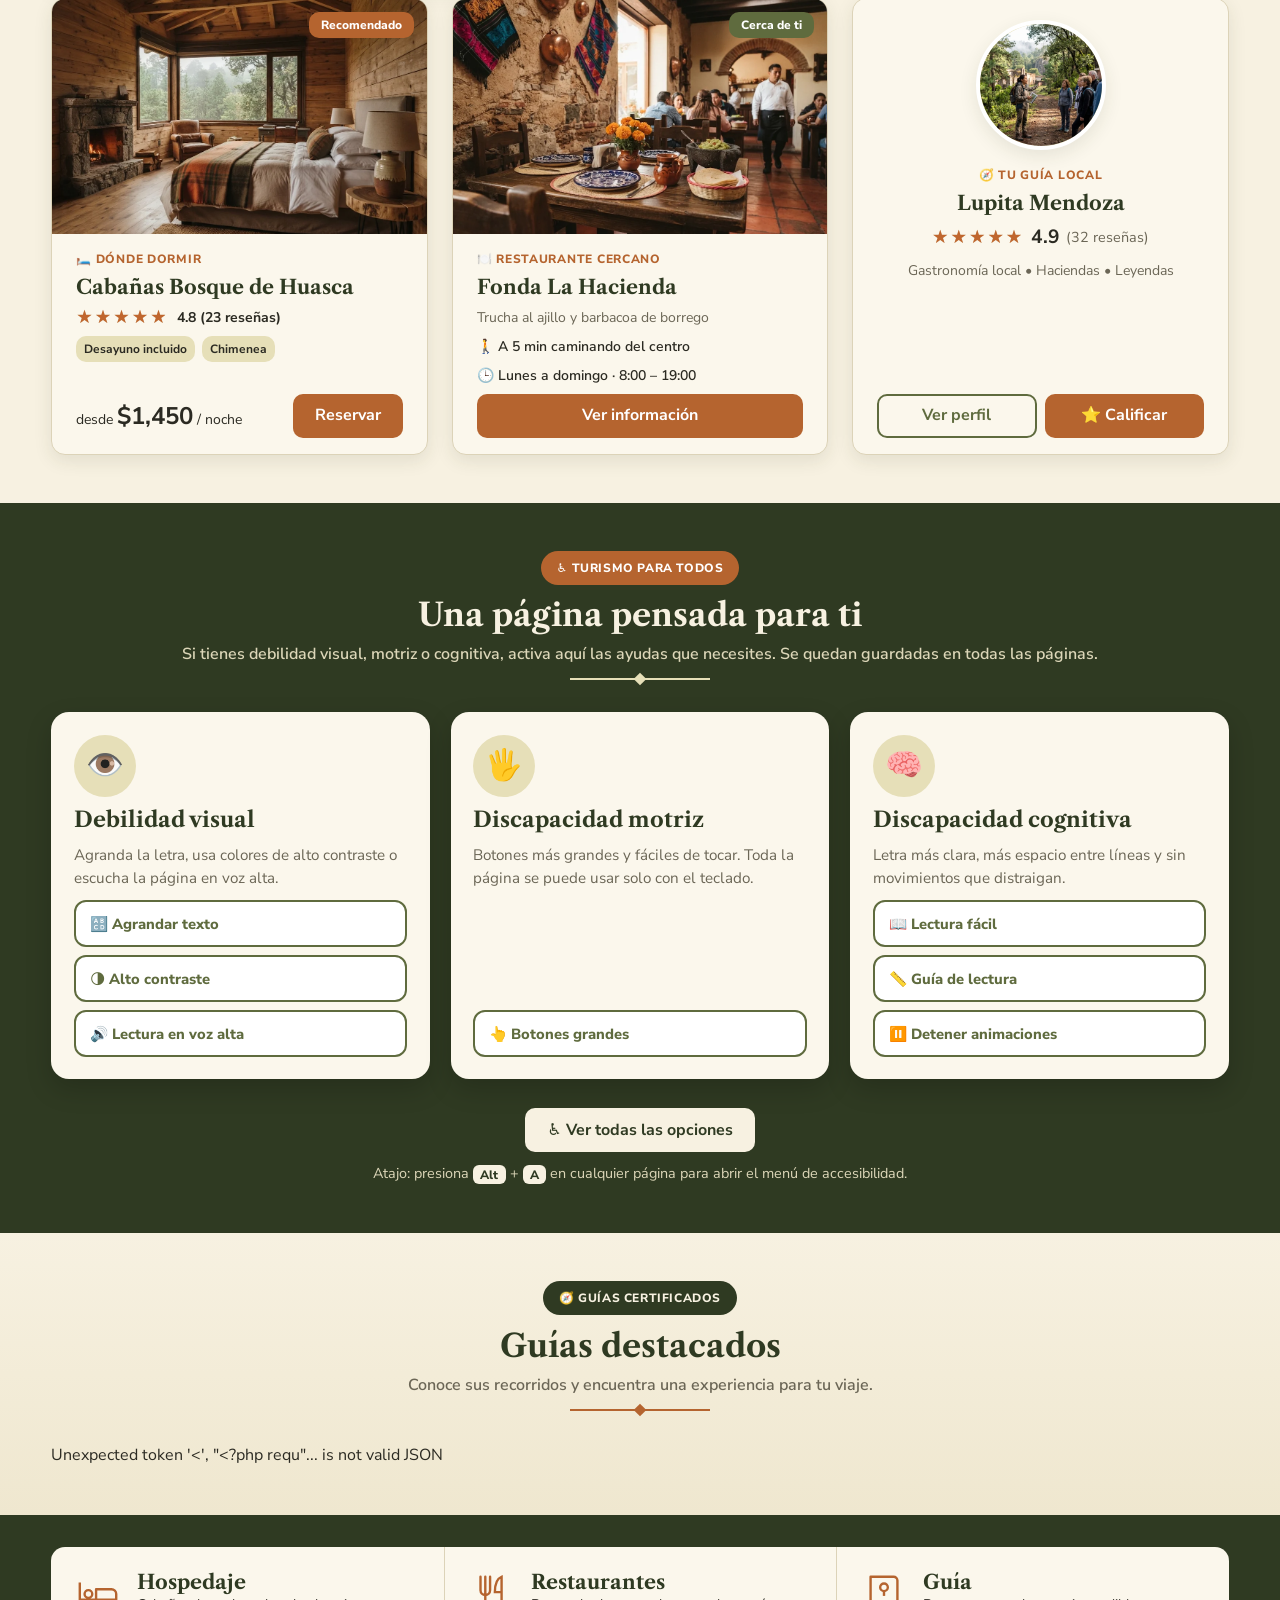
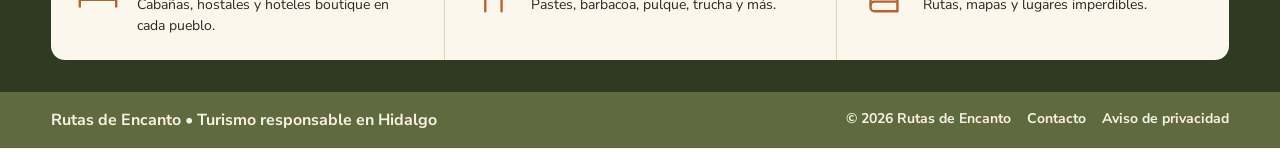
==== commit 49c3865d: "Integrate guide photos with unique names Co-authored-by: Copilot <223556219+Copilot@users.noreply.gi" ====
--- a/index.html
+++ b/index.html
@@ -38,7 +38,7 @@
   <section class="slider">
 
     <div class="slide activo">
-      <img class="slide-img" src="img/pueblos/huasca.jpg" alt="" onerror="this.remove()">
+      <img class="slide-img" src="img/pueblos/huasca.png" alt="" onerror="this.remove()">
       <div class="slide-texto contenedor">
         <span class="slide-etiqueta">Primer Pueblo Mágico de México</span>
         <h1>Huasca de Ocampo</h1>
@@ -51,7 +51,7 @@
     </div>
 
     <div class="slide">
-      <img class="slide-img" src="img/pueblos/mineral-del-chico.jpg" alt="" onerror="this.remove()">
+      <img class="slide-img" src="img/pueblos/mineral-del-chico.png" alt="" onerror="this.remove()">
       <div class="slide-texto contenedor">
         <span class="slide-etiqueta">Bosque &amp; Aventura</span>
         <h1>Mineral del Chico</h1>
@@ -64,7 +64,7 @@
     </div>
 
     <div class="slide">
-      <img class="slide-img" src="img/pueblos/real-del-monte.jpg" alt="" onerror="this.remove()">
+      <img class="slide-img" src="img/pueblos/real-del-monte.png" alt="" onerror="this.remove()">
       <div class="slide-texto contenedor">
         <span class="slide-etiqueta">Historia &amp; Sabor</span>
         <h1>Real del Monte</h1>
--- a/css/styles.css
+++ b/css/styles.css
@@ -109,9 +109,9 @@
 .hero {
   min-height: 430px; display: grid; place-items: center; text-align: center; color: #fff;
   padding: 4rem 1rem;
-  /* Pon tu foto en img/hero.jpg */
+  /* Pon tu foto en img/portada/hero.png */
   background: linear-gradient(rgba(28, 36, 18, .55), rgba(28, 36, 18, .60)),
-              url('../img/hero.jpg') center / cover no-repeat var(--verde);
+              url('../img/portada/hero.png') center / cover no-repeat var(--verde);
 }
 .hero h1 { font-size: clamp(2.2rem, 6vw, 4rem); text-shadow: 0 3px 12px rgba(0,0,0,.4); }
 .hero p { font-size: var(--tam-texto); font-weight: 700; margin: var(--espacio-3) auto var(--espacio-5); max-width: 760px; }
